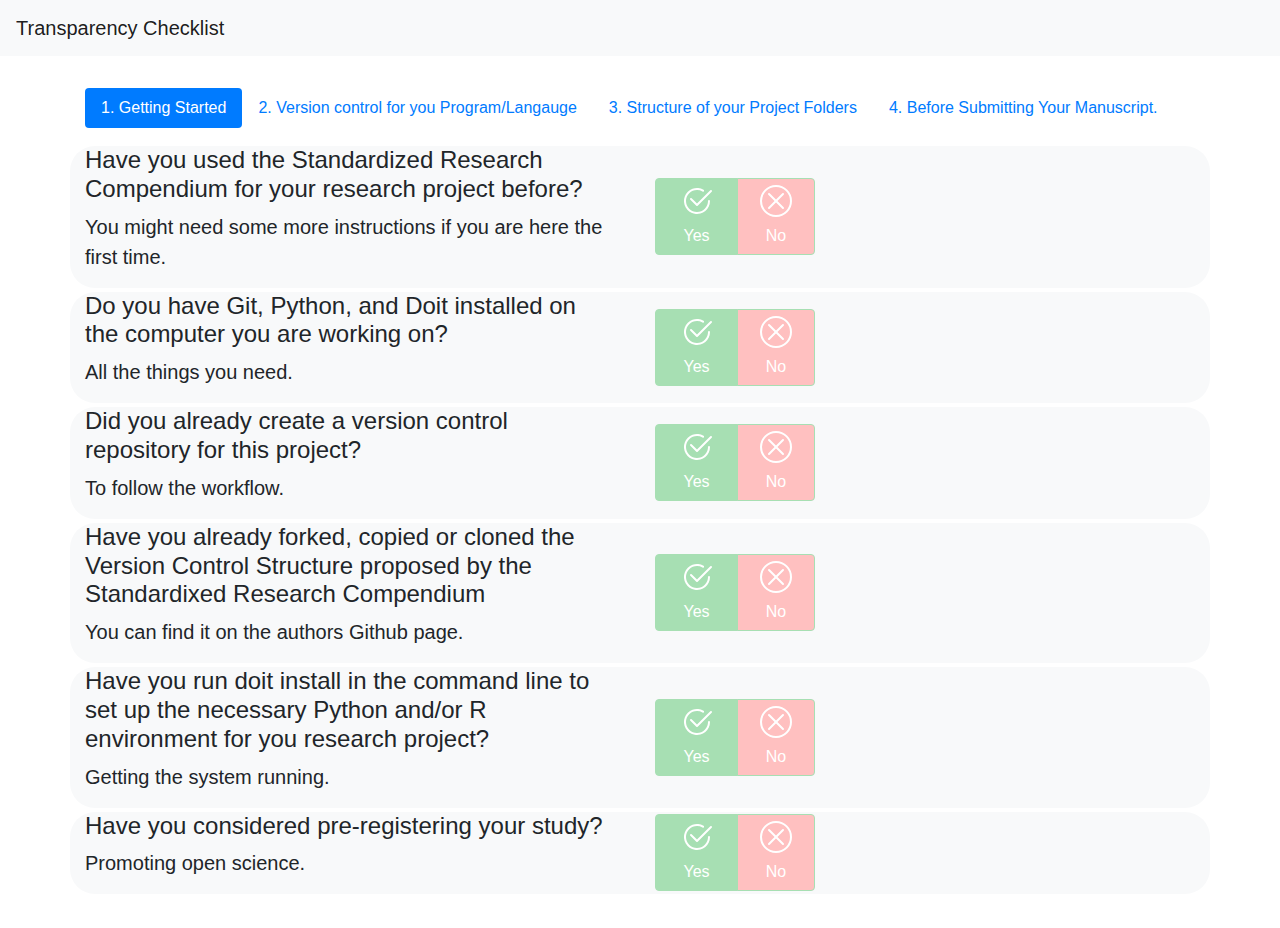
==== mock.html @ 98cd74ed "Initial commit" ====
<!doctype html>
<html lang="en">
<head>
    <!-- Required meta tags -->
    <meta charset="utf-8">
    <meta name="viewport" content="width=device-width, initial-scale=1, shrink-to-fit=no">

    <!-- Bootstrap CSS -->
    <link rel="stylesheet" href="https://stackpath.bootstrapcdn.com/bootstrap/4.4.1/css/bootstrap.min.css" integrity="sha384-Vkoo8x4CGsO3+Hhxv8T/Q5PaXtkKtu6ug5TOeNV6gBiFeWPGFN9MuhOf23Q9Ifjh" crossorigin="anonymous">

    <style>

        .qquestion, .qcheck, .qadvice {
            background: rgb(248, 249, 250);
            margin-top: 2px;
            margin-bottom: 2px;

        }
        .qcheck {
            display: flex;
            align-items: center}
        .qquestion {border-radius: 25px 0px 0px 25px}
        .qadvice   {border-radius: 0px 25px 25px 0px}


        .yes::before {
            display: inline-block;
            content: "";
            /*background-image: url("data:image/svg+xml,<svg xmlns='http://www.w3.org/2000/svg' viewBox='0 0 16 16' fill='white'><path fill-rule='evenodd' d='M13.854 3.646a.5.5 0 010 .708l-7 7a.5.5 0 01-.708 0l-3.5-3.5a.5.5 0 11.708-.708L6.5 10.293l6.646-6.647a.5.5 0 01.708 0z' clip-rule='evenodd'/></svg>");*/
            background-image: url("data:image/svg+xml,<svg xmlns='http://www.w3.org/2000/svg' viewBox='0 0 16 16' fill='white'><path fill-rule='evenodd' d='M15.354 2.646a.5.5 0 010 .708l-7 7a.5.5 0 01-.708 0l-3-3a.5.5 0 11.708-.708L8 9.293l6.646-6.647a.5.5 0 01.708 0z' clip-rule='evenodd'/><path fill-rule='evenodd' d='M8 2.5A5.5 5.5 0 1013.5 8a.5.5 0 011 0 6.5 6.5 0 11-3.25-5.63.5.5 0 11-.5.865A5.472 5.472 0 008 2.5z' clip-rule='evenodd'/></svg>");
            background-repeat: no-repeat;
            background-size: 100% 100%;
            width: 2em; height: 2em;
        }

        .no::before {
            display: inline-block;
            content: "";
            background-image: url("data:image/svg+xml,<svg xmlns='http://www.w3.org/2000/svg' viewBox='0 0 16 16' fill='white'><path fill-rule='evenodd' d='M8 15A7 7 0 108 1a7 7 0 000 14zm0 1A8 8 0 108 0a8 8 0 000 16z' clip-rule='evenodd'/><path fill-rule='evenodd' d='M11.854 4.146a.5.5 0 010 .708l-7 7a.5.5 0 01-.708-.708l7-7a.5.5 0 01.708 0z' clip-rule='evenodd'/><path fill-rule='evenodd' d='M4.146 4.146a.5.5 0 000 .708l7 7a.5.5 0 00.708-.708l-7-7a.5.5 0 00-.708 0z' clip-rule='evenodd'/></svg>");
            background-repeat: no-repeat;
            background-size: 100% 100%;
            width: 2em; height: 2em;
        }

        .btn-yes, btn-yes:hover {
            color: white !important;
            background-color: #A7DFB3;
            border-color: #A7DFB3;
        }

        .btn-yes.active {
            background-color: #28cF4C;
        }

        .btn-no, btn-no:hover {
            color: white !important;
            background-color: #FFC0C0;
            border-color: #A7DFB3;
        }

        .btn-no.active {
            background-color: #FF4040;
        }

    </style>

    <title>Open up!</title>
</head>
<body>
<nav class="navbar navbar-expand-lg navbar-light bg-light">
    <a class="navbar-brand" href="#">Transparency Checklist</a>
    <button class="navbar-toggler" type="button" data-toggle="collapse" data-target="#navbarSupportedContent" aria-controls="navbarSupportedContent" aria-expanded="false" aria-label="Toggle navigation">
        <span class="navbar-toggler-icon"></span>
    </button>

</nav>

<div class="container" style="padding-bottom: 2em; padding-top: 2em">
    <ul class="nav nav-pills " style="padding-bottom: 1em" role="tablist" id="topictabs">
        
        
        <li class="nav-item">
            <a class="nav-link active" data-toggle="tab" role="tab"
               href="#phase1" aria-controls="phase1" aria-selected="True">
                1. Getting Started
            </a>
        </li>
        
        <li class="nav-item">
            <a class="nav-link " data-toggle="tab" role="tab"
               href="#phase2" aria-controls="phase2" aria-selected="False">
                2. Version control for you Program/Langauge
            </a>
        </li>
        
        <li class="nav-item">
            <a class="nav-link " data-toggle="tab" role="tab"
               href="#phase3" aria-controls="phase3" aria-selected="False">
                3. Structure of your Project Folders
            </a>
        </li>
        
        <li class="nav-item">
            <a class="nav-link " data-toggle="tab" role="tab"
               href="#phase4" aria-controls="phase4" aria-selected="False">
                4. Before Submitting Your Manuscript.
            </a>
        </li>
        
    </ul>

    <div class="tab-content" id="topictabscontent">
    
        <div class="tab-pane fade show active" id="phase1"
             role="tabpanel" aria-labelledby="phase1-tab">
        
            <div class="row question " id="Q1_1">
                <div class="col-md-6 qquestion" style="padding-right: 2em">
                    <h4>Have you used the Standardized Research Compendium for your research project before?</h4>
                    <p class="lead">You might need some more instructions if you are here the first time.</p>

                </div>
                <div class="col-md-2 qcheck">
                    <div class="btn-group btn-group-toggle" data-toggle="buttons">
                        <label class="btn btn-yes yes" onclick="toggle('Q1_1', true)">
                            <input type="radio" name="options" id="#Q1_1_yes" onclick="event.stopPropagation()">Yes
                        </label>
                        <label class="btn btn-no no" onclick="toggle('Q1_1', false)">
                            <input type="radio" name="options" id="#Q1_1_no" onclick="event.stopPropagation()">No
                        </label>
                    </div>
                </div>
                <div class="col-md-4 qadvice">
                    <div class="collapse" id="Q1_1_no_advice">
                        <p class="lead">No? Well, here is some advice for you!</p>
                    </div>
                    <div class="collapse" id="Q1_1_yes_advice">
                        <p class="lead">Yes? Well, here is some advice for you!</p>
                    </div>
                </div>
            </div>
        
            <div class="row question collapse" id="Q1_2">
                <div class="col-md-6 qquestion" style="margin-left: 2em; margin-right: -2em;padding-right: 2em">
                    <h4>Have you ever worked with Version Control before?</h4>
                    <p class="lead">Version control is a system that records changes to a file or set of files over time so that you can recall specific versions later.</p>

                </div>
                <div class="col-md-2 qcheck">
                    <div class="btn-group btn-group-toggle" data-toggle="buttons">
                        <label class="btn btn-yes yes" onclick="toggle('Q1_2', true)">
                            <input type="radio" name="options" id="#Q1_2_yes" onclick="event.stopPropagation()">Yes
                        </label>
                        <label class="btn btn-no no" onclick="toggle('Q1_2', false)">
                            <input type="radio" name="options" id="#Q1_2_no" onclick="event.stopPropagation()">No
                        </label>
                    </div>
                </div>
                <div class="col-md-4 qadvice">
                    <div class="collapse" id="Q1_2_no_advice">
                        <p class="lead">No? Well, here is some advice for you!</p>
                    </div>
                    <div class="collapse" id="Q1_2_yes_advice">
                        <p class="lead">Yes? Well, here is some advice for you!</p>
                    </div>
                </div>
            </div>
        
            <div class="row question " id="Q1_3">
                <div class="col-md-6 qquestion" style="padding-right: 2em">
                    <h4>Do you have Git, Python, and Doit installed on the computer you are working on?</h4>
                    <p class="lead">All the things you need.</p>

                </div>
                <div class="col-md-2 qcheck">
                    <div class="btn-group btn-group-toggle" data-toggle="buttons">
                        <label class="btn btn-yes yes" onclick="toggle('Q1_3', true)">
                            <input type="radio" name="options" id="#Q1_3_yes" onclick="event.stopPropagation()">Yes
                        </label>
                        <label class="btn btn-no no" onclick="toggle('Q1_3', false)">
                            <input type="radio" name="options" id="#Q1_3_no" onclick="event.stopPropagation()">No
                        </label>
                    </div>
                </div>
                <div class="col-md-4 qadvice">
                    <div class="collapse" id="Q1_3_no_advice">
                        <p class="lead">No? Well, here is some advice for you!</p>
                    </div>
                    <div class="collapse" id="Q1_3_yes_advice">
                        <p class="lead">Yes? Well, here is some advice for you!</p>
                    </div>
                </div>
            </div>
        
            <div class="row question collapse" id="Q1_4">
                <div class="col-md-6 qquestion" style="margin-left: 2em; margin-right: -2em;padding-right: 2em">
                    <h4>Do you have Git installed on the computer you are working on?</h4>
                    <p class="lead">To get you all the code.</p>

                </div>
                <div class="col-md-2 qcheck">
                    <div class="btn-group btn-group-toggle" data-toggle="buttons">
                        <label class="btn btn-yes yes" onclick="toggle('Q1_4', true)">
                            <input type="radio" name="options" id="#Q1_4_yes" onclick="event.stopPropagation()">Yes
                        </label>
                        <label class="btn btn-no no" onclick="toggle('Q1_4', false)">
                            <input type="radio" name="options" id="#Q1_4_no" onclick="event.stopPropagation()">No
                        </label>
                    </div>
                </div>
                <div class="col-md-4 qadvice">
                    <div class="collapse" id="Q1_4_no_advice">
                        <p class="lead">No? Well, here is some advice for you!</p>
                    </div>
                    <div class="collapse" id="Q1_4_yes_advice">
                        <p class="lead">Yes? Well, here is some advice for you!</p>
                    </div>
                </div>
            </div>
        
            <div class="row question collapse" id="Q1_5">
                <div class="col-md-6 qquestion" style="margin-left: 2em; margin-right: -2em;padding-right: 2em">
                    <h4>Do you have Python version x installed on the computer you are working on?</h4>
                    <p class="lead">To not get any conflicts.</p>

                </div>
                <div class="col-md-2 qcheck">
                    <div class="btn-group btn-group-toggle" data-toggle="buttons">
                        <label class="btn btn-yes yes" onclick="toggle('Q1_5', true)">
                            <input type="radio" name="options" id="#Q1_5_yes" onclick="event.stopPropagation()">Yes
                        </label>
                        <label class="btn btn-no no" onclick="toggle('Q1_5', false)">
                            <input type="radio" name="options" id="#Q1_5_no" onclick="event.stopPropagation()">No
                        </label>
                    </div>
                </div>
                <div class="col-md-4 qadvice">
                    <div class="collapse" id="Q1_5_no_advice">
                        <p class="lead">No? Well, here is some advice for you!</p>
                    </div>
                    <div class="collapse" id="Q1_5_yes_advice">
                        <p class="lead">Yes? Well, here is some advice for you!</p>
                    </div>
                </div>
            </div>
        
            <div class="row question collapse" id="Q1_6">
                <div class="col-md-6 qquestion" style="margin-left: 2em; margin-right: -2em;padding-right: 2em">
                    <h4>Do you have the Python package Doit installed on the computer you are working on?</h4>
                    <p class="lead">To follow the workflow.</p>

                </div>
                <div class="col-md-2 qcheck">
                    <div class="btn-group btn-group-toggle" data-toggle="buttons">
                        <label class="btn btn-yes yes" onclick="toggle('Q1_6', true)">
                            <input type="radio" name="options" id="#Q1_6_yes" onclick="event.stopPropagation()">Yes
                        </label>
                        <label class="btn btn-no no" onclick="toggle('Q1_6', false)">
                            <input type="radio" name="options" id="#Q1_6_no" onclick="event.stopPropagation()">No
                        </label>
                    </div>
                </div>
                <div class="col-md-4 qadvice">
                    <div class="collapse" id="Q1_6_no_advice">
                        <p class="lead">No? Well, here is some advice for you!</p>
                    </div>
                    <div class="collapse" id="Q1_6_yes_advice">
                        <p class="lead">Yes? Well, here is some advice for you!</p>
                    </div>
                </div>
            </div>
        
            <div class="row question " id="Q1_7">
                <div class="col-md-6 qquestion" style="padding-right: 2em">
                    <h4>Did you already create a version control repository for this project?</h4>
                    <p class="lead">To follow the workflow.</p>

                </div>
                <div class="col-md-2 qcheck">
                    <div class="btn-group btn-group-toggle" data-toggle="buttons">
                        <label class="btn btn-yes yes" onclick="toggle('Q1_7', true)">
                            <input type="radio" name="options" id="#Q1_7_yes" onclick="event.stopPropagation()">Yes
                        </label>
                        <label class="btn btn-no no" onclick="toggle('Q1_7', false)">
                            <input type="radio" name="options" id="#Q1_7_no" onclick="event.stopPropagation()">No
                        </label>
                    </div>
                </div>
                <div class="col-md-4 qadvice">
                    <div class="collapse" id="Q1_7_no_advice">
                        <p class="lead">No? Well, here is some advice for you!</p>
                    </div>
                    <div class="collapse" id="Q1_7_yes_advice">
                        <p class="lead">Yes? Well, here is some advice for you!</p>
                    </div>
                </div>
            </div>
        
            <div class="row question " id="Q1_8">
                <div class="col-md-6 qquestion" style="padding-right: 2em">
                    <h4>Have you already forked, copied or cloned the Version Control Structure proposed by the Standardixed Research Compendium</h4>
                    <p class="lead">You can find it on the authors Github page.</p>

                </div>
                <div class="col-md-2 qcheck">
                    <div class="btn-group btn-group-toggle" data-toggle="buttons">
                        <label class="btn btn-yes yes" onclick="toggle('Q1_8', true)">
                            <input type="radio" name="options" id="#Q1_8_yes" onclick="event.stopPropagation()">Yes
                        </label>
                        <label class="btn btn-no no" onclick="toggle('Q1_8', false)">
                            <input type="radio" name="options" id="#Q1_8_no" onclick="event.stopPropagation()">No
                        </label>
                    </div>
                </div>
                <div class="col-md-4 qadvice">
                    <div class="collapse" id="Q1_8_no_advice">
                        <p class="lead">No? Well, here is some advice for you!</p>
                    </div>
                    <div class="collapse" id="Q1_8_yes_advice">
                        <p class="lead">Yes? Well, here is some advice for you!</p>
                    </div>
                </div>
            </div>
        
            <div class="row question " id="Q1_9">
                <div class="col-md-6 qquestion" style="padding-right: 2em">
                    <h4>Have you run doit install in the command line to set up the necessary Python and/or R environment for you research project?</h4>
                    <p class="lead">Getting the system running.</p>

                </div>
                <div class="col-md-2 qcheck">
                    <div class="btn-group btn-group-toggle" data-toggle="buttons">
                        <label class="btn btn-yes yes" onclick="toggle('Q1_9', true)">
                            <input type="radio" name="options" id="#Q1_9_yes" onclick="event.stopPropagation()">Yes
                        </label>
                        <label class="btn btn-no no" onclick="toggle('Q1_9', false)">
                            <input type="radio" name="options" id="#Q1_9_no" onclick="event.stopPropagation()">No
                        </label>
                    </div>
                </div>
                <div class="col-md-4 qadvice">
                    <div class="collapse" id="Q1_9_no_advice">
                        <p class="lead">No? Well, here is some advice for you!</p>
                    </div>
                    <div class="collapse" id="Q1_9_yes_advice">
                        <p class="lead">Yes? Well, here is some advice for you!</p>
                    </div>
                </div>
            </div>
        
            <div class="row question " id="Q1_10">
                <div class="col-md-6 qquestion" style="padding-right: 2em">
                    <h4>Have you considered pre-registering your study?</h4>
                    <p class="lead">Promoting open science.</p>

                </div>
                <div class="col-md-2 qcheck">
                    <div class="btn-group btn-group-toggle" data-toggle="buttons">
                        <label class="btn btn-yes yes" onclick="toggle('Q1_10', true)">
                            <input type="radio" name="options" id="#Q1_10_yes" onclick="event.stopPropagation()">Yes
                        </label>
                        <label class="btn btn-no no" onclick="toggle('Q1_10', false)">
                            <input type="radio" name="options" id="#Q1_10_no" onclick="event.stopPropagation()">No
                        </label>
                    </div>
                </div>
                <div class="col-md-4 qadvice">
                    <div class="collapse" id="Q1_10_no_advice">
                        <p class="lead">No? Well, here is some advice for you!</p>
                    </div>
                    <div class="collapse" id="Q1_10_yes_advice">
                        <p class="lead">Yes? Well, here is some advice for you!</p>
                    </div>
                </div>
            </div>
        
        </div>
        
        <div class="tab-pane fade " id="phase2"
             role="tabpanel" aria-labelledby="phase2-tab">
        
            <div class="row question " id="Q2_0">
                <div class="col-md-6 qquestion" style="padding-right: 2em">
                    <h4>Starting Phase 2: Version control for you Program/Langauge</h4>
                    <p class="lead">These questions allow you to set up the version control for the program and/or language you are working with when conducting your research. If you think you do not need any explanations regarding this part, you can just skip it.</p>

                </div>
                <div class="col-md-2 qcheck">
                    <div class="btn-group btn-group-toggle" data-toggle="buttons">
                        <label class="btn btn-yes yes" onclick="toggle('Q2_0', true)">
                            <input type="radio" name="options" id="#Q2_0_yes" onclick="event.stopPropagation()">Yes
                        </label>
                        <label class="btn btn-no no" onclick="toggle('Q2_0', false)">
                            <input type="radio" name="options" id="#Q2_0_no" onclick="event.stopPropagation()">No
                        </label>
                    </div>
                </div>
                <div class="col-md-4 qadvice">
                    <div class="collapse" id="Q2_0_no_advice">
                        <p class="lead">No? Well, here is some advice for you!</p>
                    </div>
                    <div class="collapse" id="Q2_0_yes_advice">
                        <p class="lead">Yes? Well, here is some advice for you!</p>
                    </div>
                </div>
            </div>
        
            <div class="row question " id="Q2_1">
                <div class="col-md-6 qquestion" style="padding-right: 2em">
                    <h4>Does your project use python?</h4>
                    <p class="lead">Python is an interpreted, high-level, general-purpose programming language.</p>

                </div>
                <div class="col-md-2 qcheck">
                    <div class="btn-group btn-group-toggle" data-toggle="buttons">
                        <label class="btn btn-yes yes" onclick="toggle('Q2_1', true)">
                            <input type="radio" name="options" id="#Q2_1_yes" onclick="event.stopPropagation()">Yes
                        </label>
                        <label class="btn btn-no no" onclick="toggle('Q2_1', false)">
                            <input type="radio" name="options" id="#Q2_1_no" onclick="event.stopPropagation()">No
                        </label>
                    </div>
                </div>
                <div class="col-md-4 qadvice">
                    <div class="collapse" id="Q2_1_no_advice">
                        <p class="lead">No? Well, here is some advice for you!</p>
                    </div>
                    <div class="collapse" id="Q2_1_yes_advice">
                        <p class="lead">Yes? Well, here is some advice for you!</p>
                    </div>
                </div>
            </div>
        
            <div class="row question collapse" id="Q2_2">
                <div class="col-md-6 qquestion" style="margin-left: 2em; margin-right: -2em;padding-right: 2em">
                    <h4>Have you activated the environment for version control of the package?</h4>
                    <p class="lead">This means...</p>

                </div>
                <div class="col-md-2 qcheck">
                    <div class="btn-group btn-group-toggle" data-toggle="buttons">
                        <label class="btn btn-yes yes" onclick="toggle('Q2_2', true)">
                            <input type="radio" name="options" id="#Q2_2_yes" onclick="event.stopPropagation()">Yes
                        </label>
                        <label class="btn btn-no no" onclick="toggle('Q2_2', false)">
                            <input type="radio" name="options" id="#Q2_2_no" onclick="event.stopPropagation()">No
                        </label>
                    </div>
                </div>
                <div class="col-md-4 qadvice">
                    <div class="collapse" id="Q2_2_no_advice">
                        <p class="lead">No? Well, here is some advice for you!</p>
                    </div>
                    <div class="collapse" id="Q2_2_yes_advice">
                        <p class="lead">Yes? Well, here is some advice for you!</p>
                    </div>
                </div>
            </div>
        
            <div class="row question " id="Q2_3">
                <div class="col-md-6 qquestion" style="padding-right: 2em">
                    <h4>Does your project use R?</h4>
                    <p class="lead"> R is a programming language for statistical computing and graphics.</p>

                </div>
                <div class="col-md-2 qcheck">
                    <div class="btn-group btn-group-toggle" data-toggle="buttons">
                        <label class="btn btn-yes yes" onclick="toggle('Q2_3', true)">
                            <input type="radio" name="options" id="#Q2_3_yes" onclick="event.stopPropagation()">Yes
                        </label>
                        <label class="btn btn-no no" onclick="toggle('Q2_3', false)">
                            <input type="radio" name="options" id="#Q2_3_no" onclick="event.stopPropagation()">No
                        </label>
                    </div>
                </div>
                <div class="col-md-4 qadvice">
                    <div class="collapse" id="Q2_3_no_advice">
                        <p class="lead">No? Well, here is some advice for you!</p>
                    </div>
                    <div class="collapse" id="Q2_3_yes_advice">
                        <p class="lead">Yes? Well, here is some advice for you!</p>
                    </div>
                </div>
            </div>
        
            <div class="row question collapse" id="Q2_4">
                <div class="col-md-6 qquestion" style="margin-left: 2em; margin-right: -2em;padding-right: 2em">
                    <h4>Have you installed the packrat package?</h4>
                    <p class="lead">You can find it here.</p>

                </div>
                <div class="col-md-2 qcheck">
                    <div class="btn-group btn-group-toggle" data-toggle="buttons">
                        <label class="btn btn-yes yes" onclick="toggle('Q2_4', true)">
                            <input type="radio" name="options" id="#Q2_4_yes" onclick="event.stopPropagation()">Yes
                        </label>
                        <label class="btn btn-no no" onclick="toggle('Q2_4', false)">
                            <input type="radio" name="options" id="#Q2_4_no" onclick="event.stopPropagation()">No
                        </label>
                    </div>
                </div>
                <div class="col-md-4 qadvice">
                    <div class="collapse" id="Q2_4_no_advice">
                        <p class="lead">No? Well, here is some advice for you!</p>
                    </div>
                    <div class="collapse" id="Q2_4_yes_advice">
                        <p class="lead">Yes? Well, here is some advice for you!</p>
                    </div>
                </div>
            </div>
        
            <div class="row question " id="Q2_5">
                <div class="col-md-6 qquestion" style="padding-right: 2em">
                    <h4>Does your project use another analysis language</h4>
                    <p class="lead">If you used SPSS/Stata/SAS/MatLAb or anything else.</p>

                </div>
                <div class="col-md-2 qcheck">
                    <div class="btn-group btn-group-toggle" data-toggle="buttons">
                        <label class="btn btn-yes yes" onclick="toggle('Q2_5', true)">
                            <input type="radio" name="options" id="#Q2_5_yes" onclick="event.stopPropagation()">Yes
                        </label>
                        <label class="btn btn-no no" onclick="toggle('Q2_5', false)">
                            <input type="radio" name="options" id="#Q2_5_no" onclick="event.stopPropagation()">No
                        </label>
                    </div>
                </div>
                <div class="col-md-4 qadvice">
                    <div class="collapse" id="Q2_5_no_advice">
                        <p class="lead">No? Well, here is some advice for you!</p>
                    </div>
                    <div class="collapse" id="Q2_5_yes_advice">
                        <p class="lead">Yes? Well, here is some advice for you!</p>
                    </div>
                </div>
            </div>
        
            <div class="row question collapse" id="Q2_6">
                <div class="col-md-6 qquestion" style="margin-left: 2em; margin-right: -2em;padding-right: 2em">
                    <h4>Do you install any extensions when cleaning, processing and/or analyzing the data in your research project?</h4>
                    <p class="lead">So that others know what they need for your project.</p>

                </div>
                <div class="col-md-2 qcheck">
                    <div class="btn-group btn-group-toggle" data-toggle="buttons">
                        <label class="btn btn-yes yes" onclick="toggle('Q2_6', true)">
                            <input type="radio" name="options" id="#Q2_6_yes" onclick="event.stopPropagation()">Yes
                        </label>
                        <label class="btn btn-no no" onclick="toggle('Q2_6', false)">
                            <input type="radio" name="options" id="#Q2_6_no" onclick="event.stopPropagation()">No
                        </label>
                    </div>
                </div>
                <div class="col-md-4 qadvice">
                    <div class="collapse" id="Q2_6_no_advice">
                        <p class="lead">No? Well, here is some advice for you!</p>
                    </div>
                    <div class="collapse" id="Q2_6_yes_advice">
                        <p class="lead">Yes? Well, here is some advice for you!</p>
                    </div>
                </div>
            </div>
        
        </div>
        
        <div class="tab-pane fade " id="phase3"
             role="tabpanel" aria-labelledby="phase3-tab">
        
            <div class="row question " id="Q3_2">
                <div class="col-md-6 qquestion" style="padding-right: 2em">
                    <h4>Are multiple researchers involved in this project?</h4>
                    <p class="lead">Important to keep track of who does what.</p>

                </div>
                <div class="col-md-2 qcheck">
                    <div class="btn-group btn-group-toggle" data-toggle="buttons">
                        <label class="btn btn-yes yes" onclick="toggle('Q3_2', true)">
                            <input type="radio" name="options" id="#Q3_2_yes" onclick="event.stopPropagation()">Yes
                        </label>
                        <label class="btn btn-no no" onclick="toggle('Q3_2', false)">
                            <input type="radio" name="options" id="#Q3_2_no" onclick="event.stopPropagation()">No
                        </label>
                    </div>
                </div>
                <div class="col-md-4 qadvice">
                    <div class="collapse" id="Q3_2_no_advice">
                        <p class="lead">No? Well, here is some advice for you!</p>
                    </div>
                    <div class="collapse" id="Q3_2_yes_advice">
                        <p class="lead">Yes? Well, here is some advice for you!</p>
                    </div>
                </div>
            </div>
        
            <div class="row question " id="Q3_3">
                <div class="col-md-6 qquestion" style="padding-right: 2em">
                    <h4>Do you work with proprietary data?</h4>
                    <p class="lead">Explanation</p>

                </div>
                <div class="col-md-2 qcheck">
                    <div class="btn-group btn-group-toggle" data-toggle="buttons">
                        <label class="btn btn-yes yes" onclick="toggle('Q3_3', true)">
                            <input type="radio" name="options" id="#Q3_3_yes" onclick="event.stopPropagation()">Yes
                        </label>
                        <label class="btn btn-no no" onclick="toggle('Q3_3', false)">
                            <input type="radio" name="options" id="#Q3_3_no" onclick="event.stopPropagation()">No
                        </label>
                    </div>
                </div>
                <div class="col-md-4 qadvice">
                    <div class="collapse" id="Q3_3_no_advice">
                        <p class="lead">No? Well, here is some advice for you!</p>
                    </div>
                    <div class="collapse" id="Q3_3_yes_advice">
                        <p class="lead">Yes? Well, here is some advice for you!</p>
                    </div>
                </div>
            </div>
        
            <div class="row question " id="Q3_4">
                <div class="col-md-6 qquestion" style="padding-right: 2em">
                    <h4>Do you want to encrypt your data?</h4>
                    <p class="lead">Explanation</p>

                </div>
                <div class="col-md-2 qcheck">
                    <div class="btn-group btn-group-toggle" data-toggle="buttons">
                        <label class="btn btn-yes yes" onclick="toggle('Q3_4', true)">
                            <input type="radio" name="options" id="#Q3_4_yes" onclick="event.stopPropagation()">Yes
                        </label>
                        <label class="btn btn-no no" onclick="toggle('Q3_4', false)">
                            <input type="radio" name="options" id="#Q3_4_no" onclick="event.stopPropagation()">No
                        </label>
                    </div>
                </div>
                <div class="col-md-4 qadvice">
                    <div class="collapse" id="Q3_4_no_advice">
                        <p class="lead">No? Well, here is some advice for you!</p>
                    </div>
                    <div class="collapse" id="Q3_4_yes_advice">
                        <p class="lead">Yes? Well, here is some advice for you!</p>
                    </div>
                </div>
            </div>
        
            <div class="row question " id="Q3_5">
                <div class="col-md-6 qquestion" style="padding-right: 2em">
                    <h4>Does your project involve data processing or cleaning?</h4>
                    <p class="lead">Explanation [WvA: not sure I actually understood this question]</p>

                </div>
                <div class="col-md-2 qcheck">
                    <div class="btn-group btn-group-toggle" data-toggle="buttons">
                        <label class="btn btn-yes yes" onclick="toggle('Q3_5', true)">
                            <input type="radio" name="options" id="#Q3_5_yes" onclick="event.stopPropagation()">Yes
                        </label>
                        <label class="btn btn-no no" onclick="toggle('Q3_5', false)">
                            <input type="radio" name="options" id="#Q3_5_no" onclick="event.stopPropagation()">No
                        </label>
                    </div>
                </div>
                <div class="col-md-4 qadvice">
                    <div class="collapse" id="Q3_5_no_advice">
                        <p class="lead">No? Well, here is some advice for you!</p>
                    </div>
                    <div class="collapse" id="Q3_5_yes_advice">
                        <p class="lead">Yes? Well, here is some advice for you!</p>
                    </div>
                </div>
            </div>
        
            <div class="row question collapse" id="Q3_6">
                <div class="col-md-6 qquestion" style="margin-left: 2em; margin-right: -2em;padding-right: 2em">
                    <h4>Have you written functions yourself on which the data-processing or analysis depend?</h4>
                    <p class="lead">Explanation</p>

                </div>
                <div class="col-md-2 qcheck">
                    <div class="btn-group btn-group-toggle" data-toggle="buttons">
                        <label class="btn btn-yes yes" onclick="toggle('Q3_6', true)">
                            <input type="radio" name="options" id="#Q3_6_yes" onclick="event.stopPropagation()">Yes
                        </label>
                        <label class="btn btn-no no" onclick="toggle('Q3_6', false)">
                            <input type="radio" name="options" id="#Q3_6_no" onclick="event.stopPropagation()">No
                        </label>
                    </div>
                </div>
                <div class="col-md-4 qadvice">
                    <div class="collapse" id="Q3_6_no_advice">
                        <p class="lead">No? Well, here is some advice for you!</p>
                    </div>
                    <div class="collapse" id="Q3_6_yes_advice">
                        <p class="lead">Yes? Well, here is some advice for you!</p>
                    </div>
                </div>
            </div>
        
            <div class="row question collapse" id="Q3_7">
                <div class="col-md-6 qquestion" style="margin-left: 2em; margin-right: -2em;padding-right: 2em">
                    <h4>Have you saved the functions in a script in the folder src/lib?</h4>
                    <p class="lead">Explanation</p>

                </div>
                <div class="col-md-2 qcheck">
                    <div class="btn-group btn-group-toggle" data-toggle="buttons">
                        <label class="btn btn-yes yes" onclick="toggle('Q3_7', true)">
                            <input type="radio" name="options" id="#Q3_7_yes" onclick="event.stopPropagation()">Yes
                        </label>
                        <label class="btn btn-no no" onclick="toggle('Q3_7', false)">
                            <input type="radio" name="options" id="#Q3_7_no" onclick="event.stopPropagation()">No
                        </label>
                    </div>
                </div>
                <div class="col-md-4 qadvice">
                    <div class="collapse" id="Q3_7_no_advice">
                        <p class="lead">No? Well, here is some advice for you!</p>
                    </div>
                    <div class="collapse" id="Q3_7_yes_advice">
                        <p class="lead">Yes? Well, here is some advice for you!</p>
                    </div>
                </div>
            </div>
        
            <div class="row question collapse" id="Q3_8">
                <div class="col-md-6 qquestion" style="margin-left: 2em; margin-right: -2em;padding-right: 2em">
                    <h4>Have you saved the data cleaning / processing sripts that generate any intermediate or temporary data files needed by the analyses in src/data-processing?</h4>
                    <p class="lead">Explanation</p>

                </div>
                <div class="col-md-2 qcheck">
                    <div class="btn-group btn-group-toggle" data-toggle="buttons">
                        <label class="btn btn-yes yes" onclick="toggle('Q3_8', true)">
                            <input type="radio" name="options" id="#Q3_8_yes" onclick="event.stopPropagation()">Yes
                        </label>
                        <label class="btn btn-no no" onclick="toggle('Q3_8', false)">
                            <input type="radio" name="options" id="#Q3_8_no" onclick="event.stopPropagation()">No
                        </label>
                    </div>
                </div>
                <div class="col-md-4 qadvice">
                    <div class="collapse" id="Q3_8_no_advice">
                        <p class="lead">No? Well, here is some advice for you!</p>
                    </div>
                    <div class="collapse" id="Q3_8_yes_advice">
                        <p class="lead">Yes? Well, here is some advice for you!</p>
                    </div>
                </div>
            </div>
        
            <div class="row question collapse" id="Q3_9">
                <div class="col-md-6 qquestion" style="margin-left: 2em; margin-right: -2em;padding-right: 2em">
                    <h4>Have you saved scripts or notebooks that contain the actual analysis; should produce the files in the folder report?</h4>
                    <p class="lead">Explanation</p>

                </div>
                <div class="col-md-2 qcheck">
                    <div class="btn-group btn-group-toggle" data-toggle="buttons">
                        <label class="btn btn-yes yes" onclick="toggle('Q3_9', true)">
                            <input type="radio" name="options" id="#Q3_9_yes" onclick="event.stopPropagation()">Yes
                        </label>
                        <label class="btn btn-no no" onclick="toggle('Q3_9', false)">
                            <input type="radio" name="options" id="#Q3_9_no" onclick="event.stopPropagation()">No
                        </label>
                    </div>
                </div>
                <div class="col-md-4 qadvice">
                    <div class="collapse" id="Q3_9_no_advice">
                        <p class="lead">No? Well, here is some advice for you!</p>
                    </div>
                    <div class="collapse" id="Q3_9_yes_advice">
                        <p class="lead">Yes? Well, here is some advice for you!</p>
                    </div>
                </div>
            </div>
        
            <div class="row question collapse" id="Q3_10">
                <div class="col-md-6 qquestion" style="margin-left: 2em; margin-right: -2em;padding-right: 2em">
                    <h4>Have you saved the finished data sets that are of general interest in results/datasets?</h4>
                    <p class="lead">Explanation</p>

                </div>
                <div class="col-md-2 qcheck">
                    <div class="btn-group btn-group-toggle" data-toggle="buttons">
                        <label class="btn btn-yes yes" onclick="toggle('Q3_10', true)">
                            <input type="radio" name="options" id="#Q3_10_yes" onclick="event.stopPropagation()">Yes
                        </label>
                        <label class="btn btn-no no" onclick="toggle('Q3_10', false)">
                            <input type="radio" name="options" id="#Q3_10_no" onclick="event.stopPropagation()">No
                        </label>
                    </div>
                </div>
                <div class="col-md-4 qadvice">
                    <div class="collapse" id="Q3_10_no_advice">
                        <p class="lead">No? Well, here is some advice for you!</p>
                    </div>
                    <div class="collapse" id="Q3_10_yes_advice">
                        <p class="lead">Yes? Well, here is some advice for you!</p>
                    </div>
                </div>
            </div>
        
            <div class="row question collapse" id="Q3_11">
                <div class="col-md-6 qquestion" style="margin-left: 2em; margin-right: -2em;padding-right: 2em">
                    <h4>Have you saved the written descriptions of results, i.e. a final paper in results/report?</h4>
                    <p class="lead">Explanation</p>

                </div>
                <div class="col-md-2 qcheck">
                    <div class="btn-group btn-group-toggle" data-toggle="buttons">
                        <label class="btn btn-yes yes" onclick="toggle('Q3_11', true)">
                            <input type="radio" name="options" id="#Q3_11_yes" onclick="event.stopPropagation()">Yes
                        </label>
                        <label class="btn btn-no no" onclick="toggle('Q3_11', false)">
                            <input type="radio" name="options" id="#Q3_11_no" onclick="event.stopPropagation()">No
                        </label>
                    </div>
                </div>
                <div class="col-md-4 qadvice">
                    <div class="collapse" id="Q3_11_no_advice">
                        <p class="lead">No? Well, here is some advice for you!</p>
                    </div>
                    <div class="collapse" id="Q3_11_yes_advice">
                        <p class="lead">Yes? Well, here is some advice for you!</p>
                    </div>
                </div>
            </div>
        
            <div class="row question collapse" id="Q3_12">
                <div class="col-md-6 qquestion" style="margin-left: 2em; margin-right: -2em;padding-right: 2em">
                    <h4>Are your analyses in the paper visualized?</h4>
                    <p class="lead">Explanation</p>

                </div>
                <div class="col-md-2 qcheck">
                    <div class="btn-group btn-group-toggle" data-toggle="buttons">
                        <label class="btn btn-yes yes" onclick="toggle('Q3_12', true)">
                            <input type="radio" name="options" id="#Q3_12_yes" onclick="event.stopPropagation()">Yes
                        </label>
                        <label class="btn btn-no no" onclick="toggle('Q3_12', false)">
                            <input type="radio" name="options" id="#Q3_12_no" onclick="event.stopPropagation()">No
                        </label>
                    </div>
                </div>
                <div class="col-md-4 qadvice">
                    <div class="collapse" id="Q3_12_no_advice">
                        <p class="lead">No? Well, here is some advice for you!</p>
                    </div>
                    <div class="collapse" id="Q3_12_yes_advice">
                        <p class="lead">Yes? Well, here is some advice for you!</p>
                    </div>
                </div>
            </div>
        
            <div class="row question collapse" id="Q3_13">
                <div class="col-md-6 qquestion" style="margin-left: 2em; margin-right: -2em;padding-right: 2em">
                    <h4>Have you saved the figures in results/figures?</h4>
                    <p class="lead">Explanation</p>

                </div>
                <div class="col-md-2 qcheck">
                    <div class="btn-group btn-group-toggle" data-toggle="buttons">
                        <label class="btn btn-yes yes" onclick="toggle('Q3_13', true)">
                            <input type="radio" name="options" id="#Q3_13_yes" onclick="event.stopPropagation()">Yes
                        </label>
                        <label class="btn btn-no no" onclick="toggle('Q3_13', false)">
                            <input type="radio" name="options" id="#Q3_13_no" onclick="event.stopPropagation()">No
                        </label>
                    </div>
                </div>
                <div class="col-md-4 qadvice">
                    <div class="collapse" id="Q3_13_no_advice">
                        <p class="lead">No? Well, here is some advice for you!</p>
                    </div>
                    <div class="collapse" id="Q3_13_yes_advice">
                        <p class="lead">Yes? Well, here is some advice for you!</p>
                    </div>
                </div>
            </div>
        
        </div>
        
        <div class="tab-pane fade " id="phase4"
             role="tabpanel" aria-labelledby="phase4-tab">
        
            <div class="row question " id="Q4_2">
                <div class="col-md-6 qquestion" style="padding-right: 2em">
                    <h4>Does the code in your compendium produce all statistics, tables, figures, etc. in your manuscript?</h4>
                    <p class="lead">Explanation.</p>

                </div>
                <div class="col-md-2 qcheck">
                    <div class="btn-group btn-group-toggle" data-toggle="buttons">
                        <label class="btn btn-yes yes" onclick="toggle('Q4_2', true)">
                            <input type="radio" name="options" id="#Q4_2_yes" onclick="event.stopPropagation()">Yes
                        </label>
                        <label class="btn btn-no no" onclick="toggle('Q4_2', false)">
                            <input type="radio" name="options" id="#Q4_2_no" onclick="event.stopPropagation()">No
                        </label>
                    </div>
                </div>
                <div class="col-md-4 qadvice">
                    <div class="collapse" id="Q4_2_no_advice">
                        <p class="lead">No? Well, here is some advice for you!</p>
                    </div>
                    <div class="collapse" id="Q4_2_yes_advice">
                        <p class="lead">Yes? Well, here is some advice for you!</p>
                    </div>
                </div>
            </div>
        
            <div class="row question " id="Q4_3">
                <div class="col-md-6 qquestion" style="padding-right: 2em">
                    <h4>Does the manuscript refer to the compendium?</h4>
                    <p class="lead">Explanation.</p>

                </div>
                <div class="col-md-2 qcheck">
                    <div class="btn-group btn-group-toggle" data-toggle="buttons">
                        <label class="btn btn-yes yes" onclick="toggle('Q4_3', true)">
                            <input type="radio" name="options" id="#Q4_3_yes" onclick="event.stopPropagation()">Yes
                        </label>
                        <label class="btn btn-no no" onclick="toggle('Q4_3', false)">
                            <input type="radio" name="options" id="#Q4_3_no" onclick="event.stopPropagation()">No
                        </label>
                    </div>
                </div>
                <div class="col-md-4 qadvice">
                    <div class="collapse" id="Q4_3_no_advice">
                        <p class="lead">No? Well, here is some advice for you!</p>
                    </div>
                    <div class="collapse" id="Q4_3_yes_advice">
                        <p class="lead">Yes? Well, here is some advice for you!</p>
                    </div>
                </div>
            </div>
        
            <div class="row question " id="Q4_4">
                <div class="col-md-6 qquestion" style="padding-right: 2em">
                    <h4>Did you have another person or another computer try to run the compendium, and checked the results?</h4>
                    <p class="lead">Explanation.</p>

                </div>
                <div class="col-md-2 qcheck">
                    <div class="btn-group btn-group-toggle" data-toggle="buttons">
                        <label class="btn btn-yes yes" onclick="toggle('Q4_4', true)">
                            <input type="radio" name="options" id="#Q4_4_yes" onclick="event.stopPropagation()">Yes
                        </label>
                        <label class="btn btn-no no" onclick="toggle('Q4_4', false)">
                            <input type="radio" name="options" id="#Q4_4_no" onclick="event.stopPropagation()">No
                        </label>
                    </div>
                </div>
                <div class="col-md-4 qadvice">
                    <div class="collapse" id="Q4_4_no_advice">
                        <p class="lead">No? Well, here is some advice for you!</p>
                    </div>
                    <div class="collapse" id="Q4_4_yes_advice">
                        <p class="lead">Yes? Well, here is some advice for you!</p>
                    </div>
                </div>
            </div>
        
        </div>
        
    </div>

</div>

<!-- Optional JavaScript -->
<!-- jQuery first, then Popper.js, then Bootstrap JS -->
<script src="https://code.jquery.com/jquery-3.4.1.slim.min.js" integrity="sha384-J6qa4849blE2+poT4WnyKhv5vZF5SrPo0iEjwBvKU7imGFAV0wwj1yYfoRSJoZ+n" crossorigin="anonymous"></script>
<script src="https://cdn.jsdelivr.net/npm/popper.js@1.16.0/dist/umd/popper.min.js" integrity="sha384-Q6E9RHvbIyZFJoft+2mJbHaEWldlvI9IOYy5n3zV9zzTtmI3UksdQRVvoxMfooAo" crossorigin="anonymous"></script>
<script src="https://stackpath.bootstrapcdn.com/bootstrap/4.4.1/js/bootstrap.min.js" integrity="sha384-wfSDF2E50Y2D1uUdj0O3uMBJnjuUD4Ih7YwaYd1iqfktj0Uod8GCExl3Og8ifwB6" crossorigin="anonymous"></script>

<script>
    // AFAIK, I can't prevent the collapse from toggling (if you click e.g. "no" twice) with the data-toggles attribute
    // so we do it in JS
    const dependencies = {"Q1_1": {"no": ["Q1_2"]}, "Q1_3": {"no": ["Q1_4", "Q1_5", "Q1_6"]}, "Q2_1": {"yes": ["Q2_2"]}, "Q2_3": {"yes": ["Q2_4"]}, "Q2_5": {"yes": ["Q2_6"]}, "Q3_12": {"yes": ["Q3_13"]}, "Q3_5": {"yes": ["Q3_6", "Q3_8", "Q3_9", "Q3_10", "Q3_11", "Q3_12"]}, "Q3_6": {"yes": ["Q3_7"]}};

    function get_deps(q, yes) {
        const attr = yes?"yes":"no";
        if (!dependencies.hasOwnProperty(q)) return [];
        if (!dependencies[q].hasOwnProperty(attr)) return [];
        return dependencies[q][attr]

    }

    function toggle(q, yes) {
        console.log([q, yes]);
        // Get dependencies to show and hide
        to_show = get_deps(q, yes);
        to_hide = get_deps(q, !yes);
        // Add advice block
        to_show = to_show.concat(q+'_'+(yes?"yes":"no")+"_advice");
        to_hide = to_hide.concat(q+'_'+(!yes?"yes":"no")+"_advice");

        to_show.forEach(function(e) {$('#'+e).collapse('show')});
        to_hide.forEach(function(e) {$('#'+e).collapse('hide')});
    }
</script>
</body>
</html>
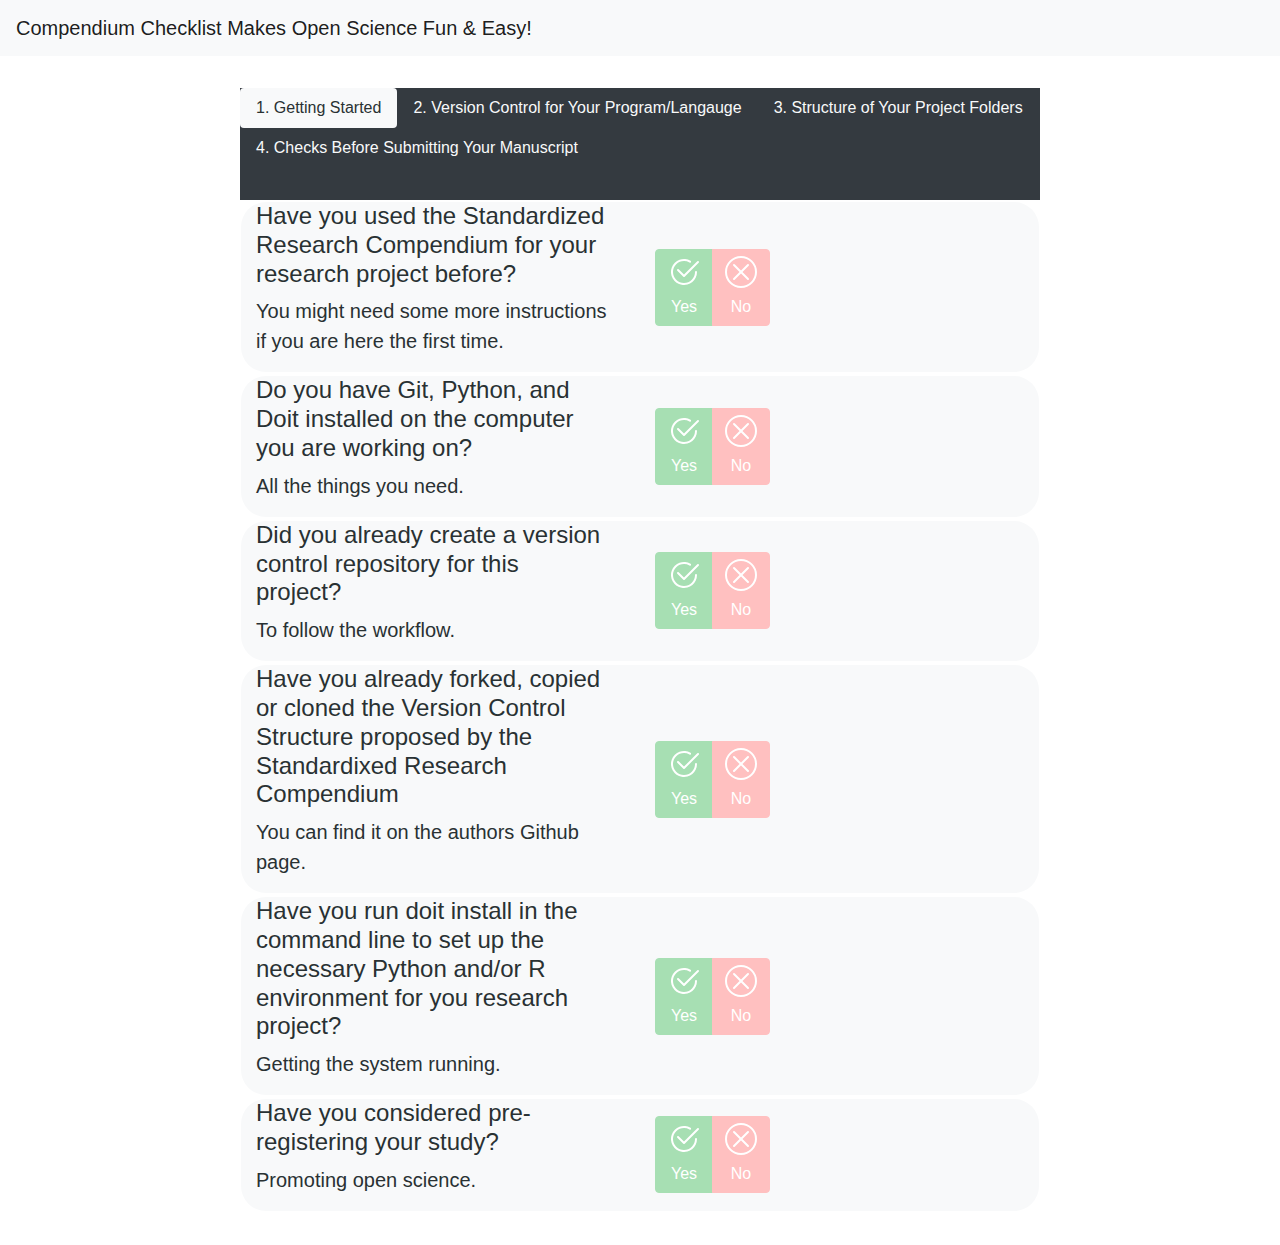
==== commit 937ebc1d: "changes" ====
--- a/mock.html
+++ b/mock.html
@@ -3,18 +3,17 @@
 <head>
     <!-- Required meta tags -->
     <meta charset="utf-8">
-    <meta name="viewport" content="width=device-width, initial-scale=1, shrink-to-fit=no">
+    <meta name="viewport" content="width=device-width, initial-scale=1, shrink-to-fit=Yes">
 
     <!-- Bootstrap CSS -->
     <link rel="stylesheet" href="https://stackpath.bootstrapcdn.com/bootstrap/4.4.1/css/bootstrap.min.css" integrity="sha384-Vkoo8x4CGsO3+Hhxv8T/Q5PaXtkKtu6ug5TOeNV6gBiFeWPGFN9MuhOf23Q9Ifjh" crossorigin="anonymous">
-
     <style>
 
         .qquestion, .qcheck, .qadvice {
             background: rgb(248, 249, 250);
+            color: rgb(41, 49, 51);
             margin-top: 2px;
             margin-bottom: 2px;
-
         }
         .qcheck {
             display: flex;
@@ -55,55 +54,68 @@
         .btn-no, btn-no:hover {
             color: white !important;
             background-color: #FFC0C0;
-            border-color: #A7DFB3;
+            border-color: #FFC0C0;
         }
 
         .btn-no.active {
             background-color: #FF4040;
         }
 
+        .nav-pills{
+          background-color: rgb(41, 49, 51);
+        }
+
+        .pill a {
+          color: rgb(248, 249, 250);
+        }
+
+        .pill .nav-link.active {
+          background-color: rgb(248, 249, 250)!important;
+          color: rgb(41, 49, 51)!important;
+        }
+
     </style>
 
-    <title>Open up!</title>
+    <title>Open Science: Fun &amp Easy!</title>
 </head>
 <body>
 <nav class="navbar navbar-expand-lg navbar-light bg-light">
-    <a class="navbar-brand" href="#">Transparency Checklist</a>
-    <button class="navbar-toggler" type="button" data-toggle="collapse" data-target="#navbarSupportedContent" aria-controls="navbarSupportedContent" aria-expanded="false" aria-label="Toggle navigation">
+    <a class="navbar-brand" href="#">Compendium Checklist Makes Open Science Fun &amp Easy!</a>
+    <button class="navbar-toggler" type="button" data-toggle="collapse" data-target="#navbarSupportedContent" aria-controls="navbarSupportedContent" aria-expanded="true" aria-label="Toggle navigation">
         <span class="navbar-toggler-icon"></span>
     </button>
 
 </nav>
 
-<div class="container" style="padding-bottom: 2em; padding-top: 2em">
-    <ul class="nav nav-pills " style="padding-bottom: 1em" role="tablist" id="topictabs">
-        
-        
-        <li class="nav-item">
+<div class="container-fluid" style="padding-bottom: 2em; padding-top: 2em; padding-left: 15em; padding-right: 15em">
+    <ul class="nav navbar-dark bg-dark nav-pills" style="padding-bottom: 2em" role="tablist" id="topictabs">
+        
+        
+        <li class="nav-item pill">
             <a class="nav-link active" data-toggle="tab" role="tab"
                href="#phase1" aria-controls="phase1" aria-selected="True">
                 1. Getting Started
             </a>
         </li>
         
-        <li class="nav-item">
+        <li class="nav-item pill">
             <a class="nav-link " data-toggle="tab" role="tab"
                href="#phase2" aria-controls="phase2" aria-selected="False">
-                2. Version control for you Program/Langauge
+                2. Version Control for Your Program/Langauge
             </a>
         </li>
         
-        <li class="nav-item">
+        <li class="nav-item pill">
             <a class="nav-link " data-toggle="tab" role="tab"
                href="#phase3" aria-controls="phase3" aria-selected="False">
-                3. Structure of your Project Folders
+                3. Structure of Your Project Folders
             </a>
         </li>
         
-        <li class="nav-item">
+        <li class="nav-item pill">
             <a class="nav-link " data-toggle="tab" role="tab"
                href="#phase4" aria-controls="phase4" aria-selected="False">
-                4. Before Submitting Your Manuscript.
+                4. Checks Before Submitting Your Manuscript
             </a>
         </li>
         
@@ -112,7 +124,7 @@
     <div class="tab-content" id="topictabscontent">
     
         <div class="tab-pane fade show active" id="phase1"
-             role="tabpanel" aria-labelledby="phase1-tab">
+             role="tabpanel" aria-labelledby="phase1-tab" style="margin-left: 1em; margin-right: -1em;padding-right: 2em">
         
             <div class="row question " id="Q1_1">
                 <div class="col-md-6 qquestion" style="padding-right: 2em">
@@ -132,10 +144,10 @@
                 </div>
                 <div class="col-md-4 qadvice">
                     <div class="collapse" id="Q1_1_no_advice">
-                        <p class="lead">No? Well, here is some advice for you!</p>
+                        <p class="lead">No worries, the Compendium Checklist guides you through this process step-by-step! Answer the follow-up questions and/or click on the explanation boxes for more help.</p>
                     </div>
                     <div class="collapse" id="Q1_1_yes_advice">
-                        <p class="lead">Yes? Well, here is some advice for you!</p>
+                        <p class="lead">That's great, let's continue!</p>
                     </div>
                 </div>
             </div>
@@ -158,10 +170,10 @@
                 </div>
                 <div class="col-md-4 qadvice">
                     <div class="collapse" id="Q1_2_no_advice">
-                        <p class="lead">No? Well, here is some advice for you!</p>
+                        <p class="lead">No worries, the Compendium Checklist guides you through this process step-by-step! Answer the follow-up questions and/or click on the explanation boxes for more help.</p>
                     </div>
                     <div class="collapse" id="Q1_2_yes_advice">
-                        <p class="lead">Yes? Well, here is some advice for you!</p>
+                        <p class="lead">That's great, let's continue!</p>
                     </div>
                 </div>
             </div>
@@ -184,10 +196,10 @@
                 </div>
                 <div class="col-md-4 qadvice">
                     <div class="collapse" id="Q1_3_no_advice">
-                        <p class="lead">No? Well, here is some advice for you!</p>
+                        <p class="lead">No worries, the Compendium Checklist guides you through this process step-by-step! Answer the follow-up questions and/or click on the explanation boxes for more help.</p>
                     </div>
                     <div class="collapse" id="Q1_3_yes_advice">
-                        <p class="lead">Yes? Well, here is some advice for you!</p>
+                        <p class="lead">That's great, let's continue!</p>
                     </div>
                 </div>
             </div>
@@ -210,10 +222,10 @@
                 </div>
                 <div class="col-md-4 qadvice">
                     <div class="collapse" id="Q1_4_no_advice">
-                        <p class="lead">No? Well, here is some advice for you!</p>
+                        <p class="lead">No worries, the Compendium Checklist guides you through this process step-by-step! Answer the follow-up questions and/or click on the explanation boxes for more help.</p>
                     </div>
                     <div class="collapse" id="Q1_4_yes_advice">
-                        <p class="lead">Yes? Well, here is some advice for you!</p>
+                        <p class="lead">That's great, let's continue!</p>
                     </div>
                 </div>
             </div>
@@ -236,10 +248,10 @@
                 </div>
                 <div class="col-md-4 qadvice">
                     <div class="collapse" id="Q1_5_no_advice">
-                        <p class="lead">No? Well, here is some advice for you!</p>
+                        <p class="lead">No worries, the Compendium Checklist guides you through this process step-by-step! Answer the follow-up questions and/or click on the explanation boxes for more help.</p>
                     </div>
                     <div class="collapse" id="Q1_5_yes_advice">
-                        <p class="lead">Yes? Well, here is some advice for you!</p>
+                        <p class="lead">That's great, let's continue!</p>
                     </div>
                 </div>
             </div>
@@ -262,10 +274,10 @@
                 </div>
                 <div class="col-md-4 qadvice">
                     <div class="collapse" id="Q1_6_no_advice">
-                        <p class="lead">No? Well, here is some advice for you!</p>
+                        <p class="lead">No worries, the Compendium Checklist guides you through this process step-by-step! Answer the follow-up questions and/or click on the explanation boxes for more help.</p>
                     </div>
                     <div class="collapse" id="Q1_6_yes_advice">
-                        <p class="lead">Yes? Well, here is some advice for you!</p>
+                        <p class="lead">That's great, let's continue!</p>
                     </div>
                 </div>
             </div>
@@ -288,10 +300,10 @@
                 </div>
                 <div class="col-md-4 qadvice">
                     <div class="collapse" id="Q1_7_no_advice">
-                        <p class="lead">No? Well, here is some advice for you!</p>
+                        <p class="lead">No worries, the Compendium Checklist guides you through this process step-by-step! Answer the follow-up questions and/or click on the explanation boxes for more help.</p>
                     </div>
                     <div class="collapse" id="Q1_7_yes_advice">
-                        <p class="lead">Yes? Well, here is some advice for you!</p>
+                        <p class="lead">That's great, let's continue!</p>
                     </div>
                 </div>
             </div>
@@ -314,10 +326,10 @@
                 </div>
                 <div class="col-md-4 qadvice">
                     <div class="collapse" id="Q1_8_no_advice">
-                        <p class="lead">No? Well, here is some advice for you!</p>
+                        <p class="lead">No worries, the Compendium Checklist guides you through this process step-by-step! Answer the follow-up questions and/or click on the explanation boxes for more help.</p>
                     </div>
                     <div class="collapse" id="Q1_8_yes_advice">
-                        <p class="lead">Yes? Well, here is some advice for you!</p>
+                        <p class="lead">That's great, let's continue!</p>
                     </div>
                 </div>
             </div>
@@ -340,10 +352,10 @@
                 </div>
                 <div class="col-md-4 qadvice">
                     <div class="collapse" id="Q1_9_no_advice">
-                        <p class="lead">No? Well, here is some advice for you!</p>
+                        <p class="lead">No worries, the Compendium Checklist guides you through this process step-by-step! Answer the follow-up questions and/or click on the explanation boxes for more help.</p>
                     </div>
                     <div class="collapse" id="Q1_9_yes_advice">
-                        <p class="lead">Yes? Well, here is some advice for you!</p>
+                        <p class="lead">That's great, let's continue!</p>
                     </div>
                 </div>
             </div>
@@ -366,10 +378,10 @@
                 </div>
                 <div class="col-md-4 qadvice">
                     <div class="collapse" id="Q1_10_no_advice">
-                        <p class="lead">No? Well, here is some advice for you!</p>
+                        <p class="lead">No worries, the Compendium Checklist guides you through this process step-by-step! Answer the follow-up questions and/or click on the explanation boxes for more help.</p>
                     </div>
                     <div class="collapse" id="Q1_10_yes_advice">
-                        <p class="lead">Yes? Well, here is some advice for you!</p>
+                        <p class="lead">That's great, let's continue!</p>
                     </div>
                 </div>
             </div>
@@ -377,7 +389,7 @@
         </div>
         
         <div class="tab-pane fade " id="phase2"
-             role="tabpanel" aria-labelledby="phase2-tab">
+             role="tabpanel" aria-labelledby="phase2-tab" style="margin-left: 1em; margin-right: -1em;padding-right: 2em">
         
             <div class="row question " id="Q2_0">
                 <div class="col-md-6 qquestion" style="padding-right: 2em">
@@ -397,10 +409,10 @@
                 </div>
                 <div class="col-md-4 qadvice">
                     <div class="collapse" id="Q2_0_no_advice">
-                        <p class="lead">No? Well, here is some advice for you!</p>
+                        <p class="lead">No worries, the Compendium Checklist guides you through this process step-by-step! Answer the follow-up questions and/or click on the explanation boxes for more help.</p>
                     </div>
                     <div class="collapse" id="Q2_0_yes_advice">
-                        <p class="lead">Yes? Well, here is some advice for you!</p>
+                        <p class="lead">That's great, let's continue!</p>
                     </div>
                 </div>
             </div>
@@ -423,10 +435,10 @@
                 </div>
                 <div class="col-md-4 qadvice">
                     <div class="collapse" id="Q2_1_no_advice">
-                        <p class="lead">No? Well, here is some advice for you!</p>
+                        <p class="lead">No worries, the Compendium Checklist guides you through this process step-by-step! Answer the follow-up questions and/or click on the explanation boxes for more help.</p>
                     </div>
                     <div class="collapse" id="Q2_1_yes_advice">
-                        <p class="lead">Yes? Well, here is some advice for you!</p>
+                        <p class="lead">That's great, let's continue!</p>
                     </div>
                 </div>
             </div>
@@ -449,10 +461,10 @@
                 </div>
                 <div class="col-md-4 qadvice">
                     <div class="collapse" id="Q2_2_no_advice">
-                        <p class="lead">No? Well, here is some advice for you!</p>
+                        <p class="lead">No worries, the Compendium Checklist guides you through this process step-by-step! Answer the follow-up questions and/or click on the explanation boxes for more help.</p>
                     </div>
                     <div class="collapse" id="Q2_2_yes_advice">
-                        <p class="lead">Yes? Well, here is some advice for you!</p>
+                        <p class="lead">That's great, let's continue!</p>
                     </div>
                 </div>
             </div>
@@ -475,10 +487,10 @@
                 </div>
                 <div class="col-md-4 qadvice">
                     <div class="collapse" id="Q2_3_no_advice">
-                        <p class="lead">No? Well, here is some advice for you!</p>
+                        <p class="lead">No worries, the Compendium Checklist guides you through this process step-by-step! Answer the follow-up questions and/or click on the explanation boxes for more help.</p>
                     </div>
                     <div class="collapse" id="Q2_3_yes_advice">
-                        <p class="lead">Yes? Well, here is some advice for you!</p>
+                        <p class="lead">That's great, let's continue!</p>
                     </div>
                 </div>
             </div>
@@ -501,10 +513,10 @@
                 </div>
                 <div class="col-md-4 qadvice">
                     <div class="collapse" id="Q2_4_no_advice">
-                        <p class="lead">No? Well, here is some advice for you!</p>
+                        <p class="lead">No worries, the Compendium Checklist guides you through this process step-by-step! Answer the follow-up questions and/or click on the explanation boxes for more help.</p>
                     </div>
                     <div class="collapse" id="Q2_4_yes_advice">
-                        <p class="lead">Yes? Well, here is some advice for you!</p>
+                        <p class="lead">That's great, let's continue!</p>
                     </div>
                 </div>
             </div>
@@ -527,10 +539,10 @@
                 </div>
                 <div class="col-md-4 qadvice">
                     <div class="collapse" id="Q2_5_no_advice">
-                        <p class="lead">No? Well, here is some advice for you!</p>
+                        <p class="lead">No worries, the Compendium Checklist guides you through this process step-by-step! Answer the follow-up questions and/or click on the explanation boxes for more help.</p>
                     </div>
                     <div class="collapse" id="Q2_5_yes_advice">
-                        <p class="lead">Yes? Well, here is some advice for you!</p>
+                        <p class="lead">That's great, let's continue!</p>
                     </div>
                 </div>
             </div>
@@ -553,10 +565,10 @@
                 </div>
                 <div class="col-md-4 qadvice">
                     <div class="collapse" id="Q2_6_no_advice">
-                        <p class="lead">No? Well, here is some advice for you!</p>
+                        <p class="lead">No worries, the Compendium Checklist guides you through this process step-by-step! Answer the follow-up questions and/or click on the explanation boxes for more help.</p>
                     </div>
                     <div class="collapse" id="Q2_6_yes_advice">
-                        <p class="lead">Yes? Well, here is some advice for you!</p>
+                        <p class="lead">That's great, let's continue!</p>
                     </div>
                 </div>
             </div>
@@ -564,7 +576,7 @@
         </div>
         
         <div class="tab-pane fade " id="phase3"
-             role="tabpanel" aria-labelledby="phase3-tab">
+             role="tabpanel" aria-labelledby="phase3-tab" style="margin-left: 1em; margin-right: -1em;padding-right: 2em">
         
             <div class="row question " id="Q3_2">
                 <div class="col-md-6 qquestion" style="padding-right: 2em">
@@ -584,10 +596,10 @@
                 </div>
                 <div class="col-md-4 qadvice">
                     <div class="collapse" id="Q3_2_no_advice">
-                        <p class="lead">No? Well, here is some advice for you!</p>
+                        <p class="lead">No worries, the Compendium Checklist guides you through this process step-by-step! Answer the follow-up questions and/or click on the explanation boxes for more help.</p>
                     </div>
                     <div class="collapse" id="Q3_2_yes_advice">
-                        <p class="lead">Yes? Well, here is some advice for you!</p>
+                        <p class="lead">That's great, let's continue!</p>
                     </div>
                 </div>
             </div>
@@ -610,10 +622,10 @@
                 </div>
                 <div class="col-md-4 qadvice">
                     <div class="collapse" id="Q3_3_no_advice">
-                        <p class="lead">No? Well, here is some advice for you!</p>
+                        <p class="lead">No worries, the Compendium Checklist guides you through this process step-by-step! Answer the follow-up questions and/or click on the explanation boxes for more help.</p>
                     </div>
                     <div class="collapse" id="Q3_3_yes_advice">
-                        <p class="lead">Yes? Well, here is some advice for you!</p>
+                        <p class="lead">That's great, let's continue!</p>
                     </div>
                 </div>
             </div>
@@ -636,10 +648,10 @@
                 </div>
                 <div class="col-md-4 qadvice">
                     <div class="collapse" id="Q3_4_no_advice">
-                        <p class="lead">No? Well, here is some advice for you!</p>
+                        <p class="lead">No worries, the Compendium Checklist guides you through this process step-by-step! Answer the follow-up questions and/or click on the explanation boxes for more help.</p>
                     </div>
                     <div class="collapse" id="Q3_4_yes_advice">
-                        <p class="lead">Yes? Well, here is some advice for you!</p>
+                        <p class="lead">That's great, let's continue!</p>
                     </div>
                 </div>
             </div>
@@ -662,10 +674,10 @@
                 </div>
                 <div class="col-md-4 qadvice">
                     <div class="collapse" id="Q3_5_no_advice">
-                        <p class="lead">No? Well, here is some advice for you!</p>
+                        <p class="lead">No worries, the Compendium Checklist guides you through this process step-by-step! Answer the follow-up questions and/or click on the explanation boxes for more help.</p>
                     </div>
                     <div class="collapse" id="Q3_5_yes_advice">
-                        <p class="lead">Yes? Well, here is some advice for you!</p>
+                        <p class="lead">That's great, let's continue!</p>
                     </div>
                 </div>
             </div>
@@ -688,10 +700,10 @@
                 </div>
                 <div class="col-md-4 qadvice">
                     <div class="collapse" id="Q3_6_no_advice">
-                        <p class="lead">No? Well, here is some advice for you!</p>
+                        <p class="lead">No worries, the Compendium Checklist guides you through this process step-by-step! Answer the follow-up questions and/or click on the explanation boxes for more help.</p>
                     </div>
                     <div class="collapse" id="Q3_6_yes_advice">
-                        <p class="lead">Yes? Well, here is some advice for you!</p>
+                        <p class="lead">That's great, let's continue!</p>
                     </div>
                 </div>
             </div>
@@ -714,10 +726,10 @@
                 </div>
                 <div class="col-md-4 qadvice">
                     <div class="collapse" id="Q3_7_no_advice">
-                        <p class="lead">No? Well, here is some advice for you!</p>
+                        <p class="lead">No worries, the Compendium Checklist guides you through this process step-by-step! Answer the follow-up questions and/or click on the explanation boxes for more help.</p>
                     </div>
                     <div class="collapse" id="Q3_7_yes_advice">
-                        <p class="lead">Yes? Well, here is some advice for you!</p>
+                        <p class="lead">That's great, let's continue!</p>
                     </div>
                 </div>
             </div>
@@ -740,10 +752,10 @@
                 </div>
                 <div class="col-md-4 qadvice">
                     <div class="collapse" id="Q3_8_no_advice">
-                        <p class="lead">No? Well, here is some advice for you!</p>
+                        <p class="lead">No worries, the Compendium Checklist guides you through this process step-by-step! Answer the follow-up questions and/or click on the explanation boxes for more help.</p>
                     </div>
                     <div class="collapse" id="Q3_8_yes_advice">
-                        <p class="lead">Yes? Well, here is some advice for you!</p>
+                        <p class="lead">That's great, let's continue!</p>
                     </div>
                 </div>
             </div>
@@ -766,10 +778,10 @@
                 </div>
                 <div class="col-md-4 qadvice">
                     <div class="collapse" id="Q3_9_no_advice">
-                        <p class="lead">No? Well, here is some advice for you!</p>
+                        <p class="lead">No worries, the Compendium Checklist guides you through this process step-by-step! Answer the follow-up questions and/or click on the explanation boxes for more help.</p>
                     </div>
                     <div class="collapse" id="Q3_9_yes_advice">
-                        <p class="lead">Yes? Well, here is some advice for you!</p>
+                        <p class="lead">That's great, let's continue!</p>
                     </div>
                 </div>
             </div>
@@ -792,10 +804,10 @@
                 </div>
                 <div class="col-md-4 qadvice">
                     <div class="collapse" id="Q3_10_no_advice">
-                        <p class="lead">No? Well, here is some advice for you!</p>
+                        <p class="lead">No worries, the Compendium Checklist guides you through this process step-by-step! Answer the follow-up questions and/or click on the explanation boxes for more help.</p>
                     </div>
                     <div class="collapse" id="Q3_10_yes_advice">
-                        <p class="lead">Yes? Well, here is some advice for you!</p>
+                        <p class="lead">That's great, let's continue!</p>
                     </div>
                 </div>
             </div>
@@ -818,10 +830,10 @@
                 </div>
                 <div class="col-md-4 qadvice">
                     <div class="collapse" id="Q3_11_no_advice">
-                        <p class="lead">No? Well, here is some advice for you!</p>
+                        <p class="lead">No worries, the Compendium Checklist guides you through this process step-by-step! Answer the follow-up questions and/or click on the explanation boxes for more help.</p>
                     </div>
                     <div class="collapse" id="Q3_11_yes_advice">
-                        <p class="lead">Yes? Well, here is some advice for you!</p>
+                        <p class="lead">That's great, let's continue!</p>
                     </div>
                 </div>
             </div>
@@ -844,10 +856,10 @@
                 </div>
                 <div class="col-md-4 qadvice">
                     <div class="collapse" id="Q3_12_no_advice">
-                        <p class="lead">No? Well, here is some advice for you!</p>
+                        <p class="lead">No worries, the Compendium Checklist guides you through this process step-by-step! Answer the follow-up questions and/or click on the explanation boxes for more help.</p>
                     </div>
                     <div class="collapse" id="Q3_12_yes_advice">
-                        <p class="lead">Yes? Well, here is some advice for you!</p>
+                        <p class="lead">That's great, let's continue!</p>
                     </div>
                 </div>
             </div>
@@ -870,10 +882,10 @@
                 </div>
                 <div class="col-md-4 qadvice">
                     <div class="collapse" id="Q3_13_no_advice">
-                        <p class="lead">No? Well, here is some advice for you!</p>
+                        <p class="lead">No worries, the Compendium Checklist guides you through this process step-by-step! Answer the follow-up questions and/or click on the explanation boxes for more help.</p>
                     </div>
                     <div class="collapse" id="Q3_13_yes_advice">
-                        <p class="lead">Yes? Well, here is some advice for you!</p>
+                        <p class="lead">That's great, let's continue!</p>
                     </div>
                 </div>
             </div>
@@ -881,7 +893,7 @@
         </div>
         
         <div class="tab-pane fade " id="phase4"
-             role="tabpanel" aria-labelledby="phase4-tab">
+             role="tabpanel" aria-labelledby="phase4-tab" style="margin-left: 1em; margin-right: -1em;padding-right: 2em">
         
             <div class="row question " id="Q4_2">
                 <div class="col-md-6 qquestion" style="padding-right: 2em">
@@ -901,10 +913,10 @@
                 </div>
                 <div class="col-md-4 qadvice">
                     <div class="collapse" id="Q4_2_no_advice">
-                        <p class="lead">No? Well, here is some advice for you!</p>
+                        <p class="lead">No worries, the Compendium Checklist guides you through this process step-by-step! Answer the follow-up questions and/or click on the explanation boxes for more help.</p>
                     </div>
                     <div class="collapse" id="Q4_2_yes_advice">
-                        <p class="lead">Yes? Well, here is some advice for you!</p>
+                        <p class="lead">That's great, let's continue!</p>
                     </div>
                 </div>
             </div>
@@ -927,10 +939,10 @@
                 </div>
                 <div class="col-md-4 qadvice">
                     <div class="collapse" id="Q4_3_no_advice">
-                        <p class="lead">No? Well, here is some advice for you!</p>
+                        <p class="lead">No worries, the Compendium Checklist guides you through this process step-by-step! Answer the follow-up questions and/or click on the explanation boxes for more help.</p>
                     </div>
                     <div class="collapse" id="Q4_3_yes_advice">
-                        <p class="lead">Yes? Well, here is some advice for you!</p>
+                        <p class="lead">That's great, let's continue!</p>
                     </div>
                 </div>
             </div>
@@ -953,10 +965,10 @@
                 </div>
                 <div class="col-md-4 qadvice">
                     <div class="collapse" id="Q4_4_no_advice">
-                        <p class="lead">No? Well, here is some advice for you!</p>
+                        <p class="lead">No worries, the Compendium Checklist guides you through this process step-by-step! Answer the follow-up questions and/or click on the explanation boxes for more help.</p>
                     </div>
                     <div class="collapse" id="Q4_4_yes_advice">
-                        <p class="lead">Yes? Well, here is some advice for you!</p>
+                        <p class="lead">That's great, let's continue!</p>
                     </div>
                 </div>
             </div>
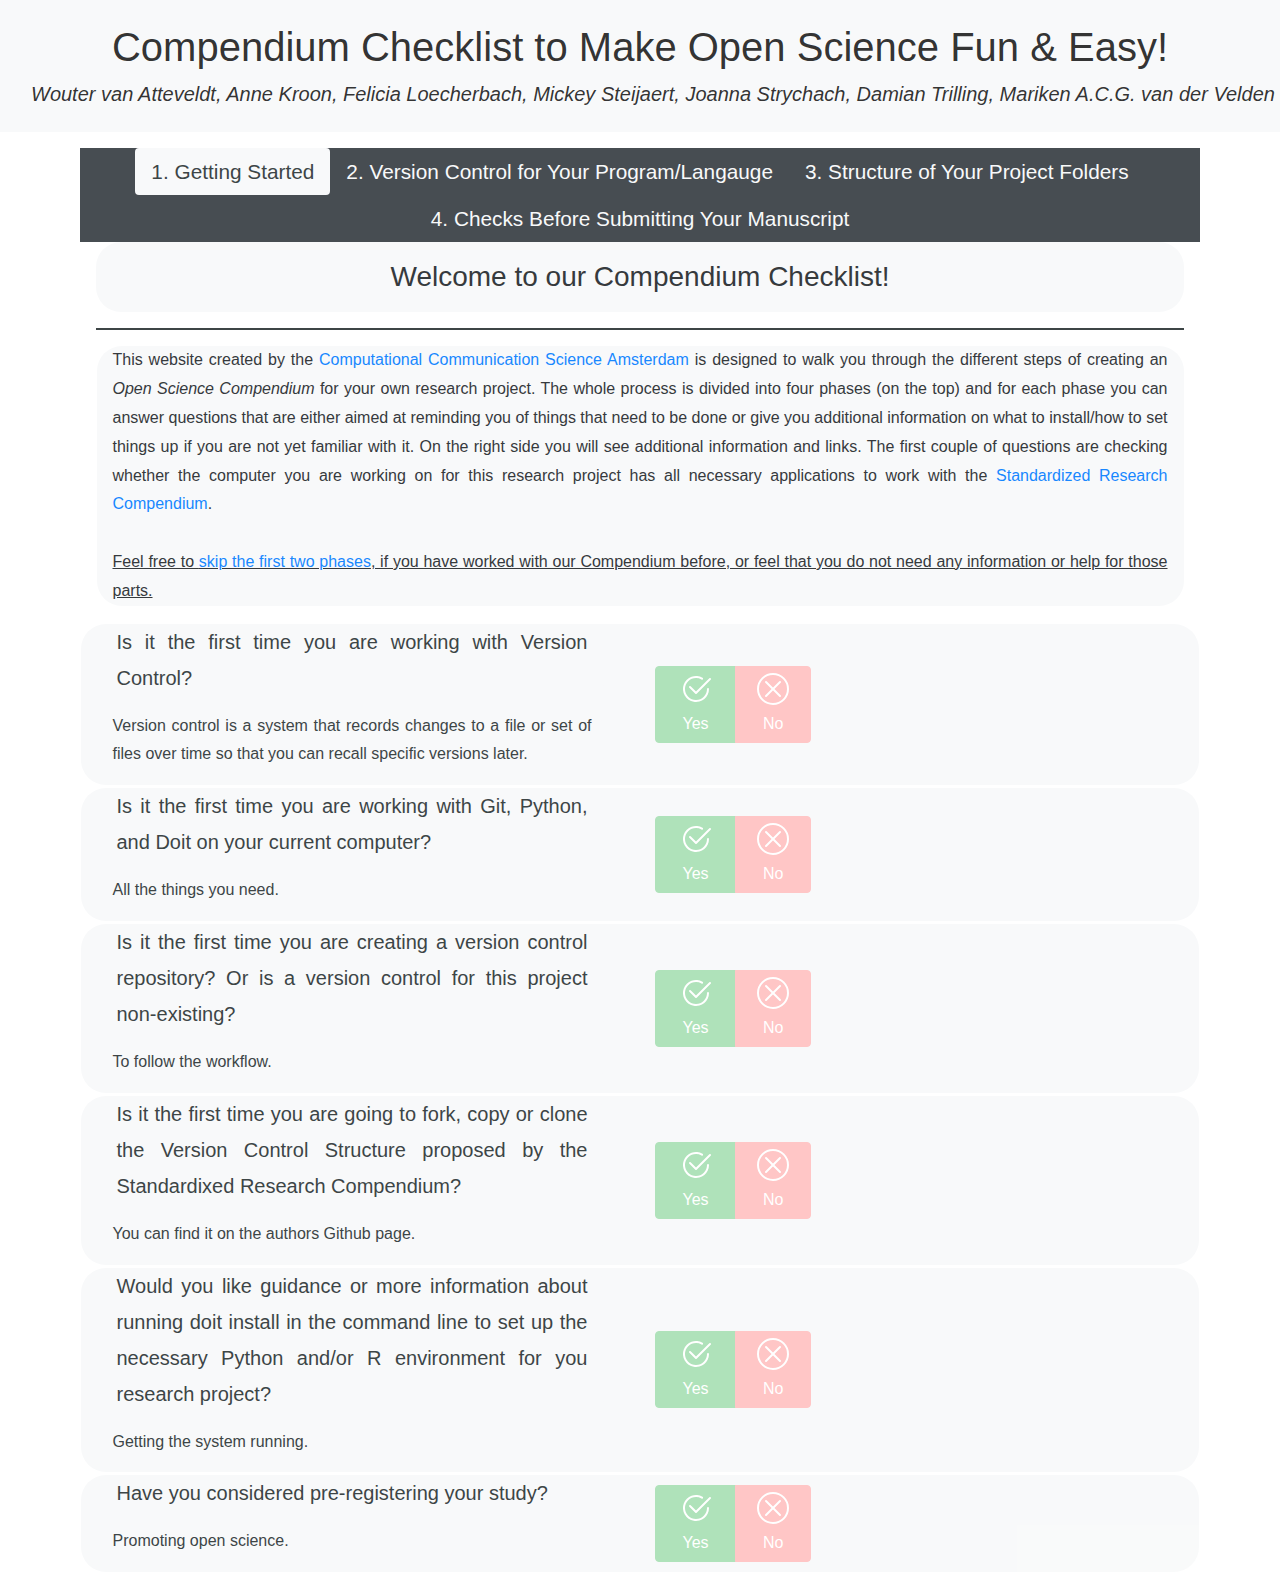
==== commit f9ddb9d9: "changes" ====
--- a/mock.html
+++ b/mock.html
@@ -9,18 +9,56 @@
     <link rel="stylesheet" href="https://stackpath.bootstrapcdn.com/bootstrap/4.4.1/css/bootstrap.min.css" integrity="sha384-Vkoo8x4CGsO3+Hhxv8T/Q5PaXtkKtu6ug5TOeNV6gBiFeWPGFN9MuhOf23Q9Ifjh" crossorigin="anonymous">
     <style>
 
+    p{
+      text-align: justify;
+      font-family: Arial, Verdana, sans-serif;
+      font-size: 16px;
+      line-height: 1.8em;
+      background-color: rgb(248, 249, 250);
+      border-radius: 25px 25px 25px 25px;
+      padding-left: 1em;
+      padding-right: 1em;
+      margin-left: .5px;
+      margin-right: .5px;}
+
+    h3{
+      line-height: 2.5em;
+      font-family: Arial, Verdana, sans-serif;
+      text-align: center;
+      background-color: rgb(248, 249, 250);
+      border-radius: 25px 25px 25px 25px;
+      padding-left: 1em;
+      padding-right: 1em;}
+
+    hr{
+      height: 2px;
+      background-color: rgb(41, 49, 51);
+      border: none;}
+
+    body{
+      background-color: rgb(255, 255, 255);
+      opacity: 0.9;
+      font-size: 16px;
+    }
+
+
         .qquestion, .qcheck, .qadvice {
             background: rgb(248, 249, 250);
             color: rgb(41, 49, 51);
+            border-color: rgb(41, 49, 51);
             margin-top: 2px;
-            margin-bottom: 2px;
+            margin-bottom: 1px;
+            font-family: Arial, Verdana, sans-serif;
+            font-size: 16px;
         }
         .qcheck {
             display: flex;
-            align-items: center}
-        .qquestion {border-radius: 25px 0px 0px 25px}
-        .qadvice   {border-radius: 0px 25px 25px 0px}
-
+            align-items: center;
+            border-color: rgb(41, 49, 51);}
+        .qquestion {border-radius: 25px 0px 0px 25px;
+          border-color: rgb(41, 49, 51);}
+        .qadvice   {border-radius: 0px 25px 25px 0px;
+          border-color: rgb(41, 49, 51);}
 
         .yes::before {
             display: inline-block;
@@ -63,6 +101,9 @@
 
         .nav-pills{
           background-color: rgb(41, 49, 51);
+          display: flex;
+          justify-content: center;
+          font-size: 1.3em;
         }
 
         .pill a {
@@ -72,6 +113,37 @@
         .pill .nav-link.active {
           background-color: rgb(248, 249, 250)!important;
           color: rgb(41, 49, 51)!important;
+          cursor:pointer;
+        }
+
+        .navbar-brand {
+          float: left;
+          padding: 15px;
+          text-align: center;
+          width: 100%;
+        }
+
+        .btn-primary {
+          background-color: rgb(41, 49, 51);
+          border-color: rgb(41, 49, 51);
+          color: rgb(248, 249, 250);
+        }
+
+        .btn-primary:hover, .btn-primary:active, .btn-primary:focus {
+          background-color: rgb(41, 49, 51)!important;
+          border-color: rgb(41, 49, 51)!important;
+          color: rgb(248, 249, 250)!important;
+        }
+
+        .btn-secondary {
+          background-color: rgb(41, 49, 51);
+          border-color: rgb(41, 49, 51);
+          color: rgb(248, 249, 250);
+        }
+
+        .btn-secondary:active {
+          color: rgb(248, 249, 250)!important;
+          background-color: rgb(41, 49, 51)!important;
         }
 
     </style>
@@ -80,40 +152,43 @@
 </head>
 <body>
 <nav class="navbar navbar-expand-lg navbar-light bg-light">
-    <a class="navbar-brand" href="#">Compendium Checklist Makes Open Science Fun &amp Easy!</a>
+    <a class="navbar-brand" href="https://github.com/vanatteveldt/compendium-checklist" target="_blank">
+      <h1>Compendium Checklist to Make Open Science Fun &amp Easy!</h1>
+      <i>Wouter van Atteveldt, Anne Kroon, Felicia Loecherbach, Mickey Steijaert, Joanna Strychach,
+        Damian Trilling, Mariken A.C.G. van der Velden &amp Kasper Welbers </i> </a>
     <button class="navbar-toggler" type="button" data-toggle="collapse" data-target="#navbarSupportedContent" aria-controls="navbarSupportedContent" aria-expanded="true" aria-label="Toggle navigation">
         <span class="navbar-toggler-icon"></span>
     </button>
 
 </nav>
 
-<div class="container-fluid" style="padding-bottom: 2em; padding-top: 2em; padding-left: 15em; padding-right: 15em">
-    <ul class="nav navbar-dark bg-dark nav-pills" style="padding-bottom: 2em" role="tablist" id="topictabs">
+<div class="container-fluid" style="padding-bottom: 1em; padding-top: 1em; padding-left: 5em; padding-right: 5em">
+    <ul class="nav navbar-dark bg-dark nav-pills" style="padding-bottom: 0" role="tablist" id="topictabs">
         
         
         <li class="nav-item pill">
-            <a class="nav-link active" data-toggle="tab" role="tab"
+            <a class="nav-link active" id="pillphase1" data-toggle="tab" role="tab"
                href="#phase1" aria-controls="phase1" aria-selected="True">
                 1. Getting Started
             </a>
         </li>
         
         <li class="nav-item pill">
-            <a class="nav-link " data-toggle="tab" role="tab"
+            <a class="nav-link " id="pillphase2" data-toggle="tab" role="tab"
                href="#phase2" aria-controls="phase2" aria-selected="False">
                 2. Version Control for Your Program/Langauge
             </a>
         </li>
         
         <li class="nav-item pill">
-            <a class="nav-link " data-toggle="tab" role="tab"
+            <a class="nav-link " id="pillphase3" data-toggle="tab" role="tab"
                href="#phase3" aria-controls="phase3" aria-selected="False">
                 3. Structure of Your Project Folders
             </a>
         </li>
         
         <li class="nav-item pill">
-            <a class="nav-link " data-toggle="tab" role="tab"
+            <a class="nav-link " id="pillphase4" data-toggle="tab" role="tab"
                href="#phase4" aria-controls="phase4" aria-selected="False">
                 4. Checks Before Submitting Your Manuscript
             </a>
@@ -126,857 +201,1605 @@
         <div class="tab-pane fade show active" id="phase1"
              role="tabpanel" aria-labelledby="phase1-tab" style="margin-left: 1em; margin-right: -1em;padding-right: 2em">
         
-            <div class="row question " id="Q1_1">
-                <div class="col-md-6 qquestion" style="padding-right: 2em">
-                    <h4>Have you used the Standardized Research Compendium for your research project before?</h4>
-                    <p class="lead">You might need some more instructions if you are here the first time.</p>
-
-                </div>
-                <div class="col-md-2 qcheck">
-                    <div class="btn-group btn-group-toggle" data-toggle="buttons">
-                        <label class="btn btn-yes yes" onclick="toggle('Q1_1', true)">
-                            <input type="radio" name="options" id="#Q1_1_yes" onclick="event.stopPropagation()">Yes
-                        </label>
-                        <label class="btn btn-no no" onclick="toggle('Q1_1', false)">
-                            <input type="radio" name="options" id="#Q1_1_no" onclick="event.stopPropagation()">No
-                        </label>
-                    </div>
-                </div>
-                <div class="col-md-4 qadvice">
-                    <div class="collapse" id="Q1_1_no_advice">
-                        <p class="lead">No worries, the Compendium Checklist guides you through this process step-by-step! Answer the follow-up questions and/or click on the explanation boxes for more help.</p>
-                    </div>
-                    <div class="collapse" id="Q1_1_yes_advice">
-                        <p class="lead">That's great, let's continue!</p>
-                    </div>
-                </div>
-            </div>
-        
-            <div class="row question collapse" id="Q1_2">
-                <div class="col-md-6 qquestion" style="margin-left: 2em; margin-right: -2em;padding-right: 2em">
-                    <h4>Have you ever worked with Version Control before?</h4>
-                    <p class="lead">Version control is a system that records changes to a file or set of files over time so that you can recall specific versions later.</p>
-
-                </div>
-                <div class="col-md-2 qcheck">
-                    <div class="btn-group btn-group-toggle" data-toggle="buttons">
-                        <label class="btn btn-yes yes" onclick="toggle('Q1_2', true)">
-                            <input type="radio" name="options" id="#Q1_2_yes" onclick="event.stopPropagation()">Yes
-                        </label>
-                        <label class="btn btn-no no" onclick="toggle('Q1_2', false)">
-                            <input type="radio" name="options" id="#Q1_2_no" onclick="event.stopPropagation()">No
-                        </label>
-                    </div>
-                </div>
-                <div class="col-md-4 qadvice">
-                    <div class="collapse" id="Q1_2_no_advice">
-                        <p class="lead">No worries, the Compendium Checklist guides you through this process step-by-step! Answer the follow-up questions and/or click on the explanation boxes for more help.</p>
-                    </div>
-                    <div class="collapse" id="Q1_2_yes_advice">
-                        <p class="lead">That's great, let's continue!</p>
-                    </div>
-                </div>
-            </div>
-        
-            <div class="row question " id="Q1_3">
-                <div class="col-md-6 qquestion" style="padding-right: 2em">
-                    <h4>Do you have Git, Python, and Doit installed on the computer you are working on?</h4>
-                    <p class="lead">All the things you need.</p>
-
-                </div>
-                <div class="col-md-2 qcheck">
-                    <div class="btn-group btn-group-toggle" data-toggle="buttons">
-                        <label class="btn btn-yes yes" onclick="toggle('Q1_3', true)">
-                            <input type="radio" name="options" id="#Q1_3_yes" onclick="event.stopPropagation()">Yes
-                        </label>
-                        <label class="btn btn-no no" onclick="toggle('Q1_3', false)">
-                            <input type="radio" name="options" id="#Q1_3_no" onclick="event.stopPropagation()">No
-                        </label>
-                    </div>
-                </div>
-                <div class="col-md-4 qadvice">
-                    <div class="collapse" id="Q1_3_no_advice">
-                        <p class="lead">No worries, the Compendium Checklist guides you through this process step-by-step! Answer the follow-up questions and/or click on the explanation boxes for more help.</p>
-                    </div>
-                    <div class="collapse" id="Q1_3_yes_advice">
-                        <p class="lead">That's great, let's continue!</p>
-                    </div>
-                </div>
-            </div>
-        
-            <div class="row question collapse" id="Q1_4">
-                <div class="col-md-6 qquestion" style="margin-left: 2em; margin-right: -2em;padding-right: 2em">
-                    <h4>Do you have Git installed on the computer you are working on?</h4>
-                    <p class="lead">To get you all the code.</p>
-
-                </div>
-                <div class="col-md-2 qcheck">
-                    <div class="btn-group btn-group-toggle" data-toggle="buttons">
-                        <label class="btn btn-yes yes" onclick="toggle('Q1_4', true)">
-                            <input type="radio" name="options" id="#Q1_4_yes" onclick="event.stopPropagation()">Yes
-                        </label>
-                        <label class="btn btn-no no" onclick="toggle('Q1_4', false)">
-                            <input type="radio" name="options" id="#Q1_4_no" onclick="event.stopPropagation()">No
-                        </label>
-                    </div>
-                </div>
-                <div class="col-md-4 qadvice">
-                    <div class="collapse" id="Q1_4_no_advice">
-                        <p class="lead">No worries, the Compendium Checklist guides you through this process step-by-step! Answer the follow-up questions and/or click on the explanation boxes for more help.</p>
-                    </div>
-                    <div class="collapse" id="Q1_4_yes_advice">
-                        <p class="lead">That's great, let's continue!</p>
-                    </div>
-                </div>
-            </div>
-        
-            <div class="row question collapse" id="Q1_5">
-                <div class="col-md-6 qquestion" style="margin-left: 2em; margin-right: -2em;padding-right: 2em">
-                    <h4>Do you have Python version x installed on the computer you are working on?</h4>
-                    <p class="lead">To not get any conflicts.</p>
-
-                </div>
-                <div class="col-md-2 qcheck">
-                    <div class="btn-group btn-group-toggle" data-toggle="buttons">
-                        <label class="btn btn-yes yes" onclick="toggle('Q1_5', true)">
-                            <input type="radio" name="options" id="#Q1_5_yes" onclick="event.stopPropagation()">Yes
-                        </label>
-                        <label class="btn btn-no no" onclick="toggle('Q1_5', false)">
-                            <input type="radio" name="options" id="#Q1_5_no" onclick="event.stopPropagation()">No
-                        </label>
-                    </div>
-                </div>
-                <div class="col-md-4 qadvice">
-                    <div class="collapse" id="Q1_5_no_advice">
-                        <p class="lead">No worries, the Compendium Checklist guides you through this process step-by-step! Answer the follow-up questions and/or click on the explanation boxes for more help.</p>
-                    </div>
-                    <div class="collapse" id="Q1_5_yes_advice">
-                        <p class="lead">That's great, let's continue!</p>
-                    </div>
-                </div>
-            </div>
-        
-            <div class="row question collapse" id="Q1_6">
-                <div class="col-md-6 qquestion" style="margin-left: 2em; margin-right: -2em;padding-right: 2em">
-                    <h4>Do you have the Python package Doit installed on the computer you are working on?</h4>
-                    <p class="lead">To follow the workflow.</p>
-
-                </div>
-                <div class="col-md-2 qcheck">
-                    <div class="btn-group btn-group-toggle" data-toggle="buttons">
-                        <label class="btn btn-yes yes" onclick="toggle('Q1_6', true)">
-                            <input type="radio" name="options" id="#Q1_6_yes" onclick="event.stopPropagation()">Yes
-                        </label>
-                        <label class="btn btn-no no" onclick="toggle('Q1_6', false)">
-                            <input type="radio" name="options" id="#Q1_6_no" onclick="event.stopPropagation()">No
-                        </label>
-                    </div>
-                </div>
-                <div class="col-md-4 qadvice">
-                    <div class="collapse" id="Q1_6_no_advice">
-                        <p class="lead">No worries, the Compendium Checklist guides you through this process step-by-step! Answer the follow-up questions and/or click on the explanation boxes for more help.</p>
-                    </div>
-                    <div class="collapse" id="Q1_6_yes_advice">
-                        <p class="lead">That's great, let's continue!</p>
-                    </div>
-                </div>
-            </div>
-        
-            <div class="row question " id="Q1_7">
-                <div class="col-md-6 qquestion" style="padding-right: 2em">
-                    <h4>Did you already create a version control repository for this project?</h4>
-                    <p class="lead">To follow the workflow.</p>
-
-                </div>
-                <div class="col-md-2 qcheck">
-                    <div class="btn-group btn-group-toggle" data-toggle="buttons">
-                        <label class="btn btn-yes yes" onclick="toggle('Q1_7', true)">
-                            <input type="radio" name="options" id="#Q1_7_yes" onclick="event.stopPropagation()">Yes
-                        </label>
-                        <label class="btn btn-no no" onclick="toggle('Q1_7', false)">
-                            <input type="radio" name="options" id="#Q1_7_no" onclick="event.stopPropagation()">No
-                        </label>
-                    </div>
-                </div>
-                <div class="col-md-4 qadvice">
-                    <div class="collapse" id="Q1_7_no_advice">
-                        <p class="lead">No worries, the Compendium Checklist guides you through this process step-by-step! Answer the follow-up questions and/or click on the explanation boxes for more help.</p>
-                    </div>
-                    <div class="collapse" id="Q1_7_yes_advice">
-                        <p class="lead">That's great, let's continue!</p>
-                    </div>
-                </div>
-            </div>
-        
-            <div class="row question " id="Q1_8">
-                <div class="col-md-6 qquestion" style="padding-right: 2em">
-                    <h4>Have you already forked, copied or cloned the Version Control Structure proposed by the Standardixed Research Compendium</h4>
-                    <p class="lead">You can find it on the authors Github page.</p>
-
-                </div>
-                <div class="col-md-2 qcheck">
-                    <div class="btn-group btn-group-toggle" data-toggle="buttons">
-                        <label class="btn btn-yes yes" onclick="toggle('Q1_8', true)">
-                            <input type="radio" name="options" id="#Q1_8_yes" onclick="event.stopPropagation()">Yes
-                        </label>
-                        <label class="btn btn-no no" onclick="toggle('Q1_8', false)">
-                            <input type="radio" name="options" id="#Q1_8_no" onclick="event.stopPropagation()">No
-                        </label>
-                    </div>
-                </div>
-                <div class="col-md-4 qadvice">
-                    <div class="collapse" id="Q1_8_no_advice">
-                        <p class="lead">No worries, the Compendium Checklist guides you through this process step-by-step! Answer the follow-up questions and/or click on the explanation boxes for more help.</p>
-                    </div>
-                    <div class="collapse" id="Q1_8_yes_advice">
-                        <p class="lead">That's great, let's continue!</p>
-                    </div>
-                </div>
-            </div>
-        
-            <div class="row question " id="Q1_9">
-                <div class="col-md-6 qquestion" style="padding-right: 2em">
-                    <h4>Have you run doit install in the command line to set up the necessary Python and/or R environment for you research project?</h4>
-                    <p class="lead">Getting the system running.</p>
-
-                </div>
-                <div class="col-md-2 qcheck">
-                    <div class="btn-group btn-group-toggle" data-toggle="buttons">
-                        <label class="btn btn-yes yes" onclick="toggle('Q1_9', true)">
-                            <input type="radio" name="options" id="#Q1_9_yes" onclick="event.stopPropagation()">Yes
-                        </label>
-                        <label class="btn btn-no no" onclick="toggle('Q1_9', false)">
-                            <input type="radio" name="options" id="#Q1_9_no" onclick="event.stopPropagation()">No
-                        </label>
-                    </div>
-                </div>
-                <div class="col-md-4 qadvice">
-                    <div class="collapse" id="Q1_9_no_advice">
-                        <p class="lead">No worries, the Compendium Checklist guides you through this process step-by-step! Answer the follow-up questions and/or click on the explanation boxes for more help.</p>
-                    </div>
-                    <div class="collapse" id="Q1_9_yes_advice">
-                        <p class="lead">That's great, let's continue!</p>
-                    </div>
-                </div>
-            </div>
-        
-            <div class="row question " id="Q1_10">
-                <div class="col-md-6 qquestion" style="padding-right: 2em">
-                    <h4>Have you considered pre-registering your study?</h4>
-                    <p class="lead">Promoting open science.</p>
-
-                </div>
-                <div class="col-md-2 qcheck">
-                    <div class="btn-group btn-group-toggle" data-toggle="buttons">
-                        <label class="btn btn-yes yes" onclick="toggle('Q1_10', true)">
-                            <input type="radio" name="options" id="#Q1_10_yes" onclick="event.stopPropagation()">Yes
-                        </label>
-                        <label class="btn btn-no no" onclick="toggle('Q1_10', false)">
-                            <input type="radio" name="options" id="#Q1_10_no" onclick="event.stopPropagation()">No
-                        </label>
-                    </div>
-                </div>
-                <div class="col-md-4 qadvice">
-                    <div class="collapse" id="Q1_10_no_advice">
-                        <p class="lead">No worries, the Compendium Checklist guides you through this process step-by-step! Answer the follow-up questions and/or click on the explanation boxes for more help.</p>
-                    </div>
-                    <div class="collapse" id="Q1_10_yes_advice">
-                        <p class="lead">That's great, let's continue!</p>
-                    </div>
-                </div>
-            </div>
+          <h3>Welcome to our Compendium Checklist!</h3> <hr />
+          <p> This website created by the <a href = "http://ccs.amsterdam/" target="_blank">Computational Communication Science Amsterdam</a>
+               is designed to walk you through the different steps of creating an <em>Open Science Compendium</em> for your own research project.
+               The whole process is divided into four phases (on the top) and for each phase you can answer questions that are either aimed at reminding you
+               of things that need to be done or give you additional information on what to install/how to set things up if you are not yet familiar with it.
+               On the right side you will see additional information and links.
+               The first couple of questions are checking whether the computer you are working on for this research project has all necessary
+               applications to work with the <a href = "https://github.com/ccs-amsterdam/compendium" target="_blank"> Standardized Research Compendium</a>.
+             </br></br>
+               <ins>Feel free to <a href="#" onclick="skiptotab(3)">skip the first two phases</a>, if you have worked with our Compendium before, or feel that you do not need any information or help for those parts.</ins> </p>
+        
+        
+          <div class="row question " id="Q1_1">
+            <div class="col-md-6 qquestion" style="padding-right: 2em">
+              <p class="lead"> <b>Is it the first time you are working with Version Control?</b> </p>
+              <p> Version control is a system that records changes to a file or set of files over time so that you can recall specific versions later.</p>
+            </div>
+            <div class="col-md-2 qcheck">
+              <div class="btn-group btn-group-toggle" data-toggle="buttons">
+                <label class="btn btn-yes yes" onclick="toggle('Q1_1', true)">
+                  <input type="radio" name="options" id="#Q1_1_yes" onclick="event.stopPropagation()">Yes
+                </label>
+                <label class="btn btn-no no" onclick="toggle('Q1_1', false)">
+                  <input type="radio" name="options" id="#Q1_1_no" onclick="event.stopPropagation()">No
+                </label>
+              </div>
+            </div>
+            <div class="col-md-4 qadvice">
+              <div class="collapse" id="Q1_1_no_advice">
+                <p >I know version control and have worked with it before. </br> </br> If you want to (re)visit or look up some principles of working with version control, A you can find a comprehensive documentation <a href="https://git-scm.com/book/en/v2/" target="_blank"> here</a>.</p>
+              </div>
+              <div class="collapse" id="Q1_1_yes_advice">
+                <p>Ever produced a text document, script or datafile with a title looking like this: <em>"FinalVersion2.0_REVISITED18may_FL"</em>?</br> Click on more information to learn how to organize your scripts in a reproducible, open, and transparent manner.</p>
+                <!-- Button to Open the Modal -->
+                <div class="col text-center">
+                  <button type="button" class="btn btn-primary" data-toggle="modal" data-target="#myModal" >
+                    <b> More Information</b>
+                  </button>
+                </div>
+                <!-- The Modal -->
+                <div class="modal fade" id="myModal">
+                  <div class="modal-dialog modal-dialog-centered">
+                    <div class="modal-content">
+                      <!-- Modal Header -->
+                      <div class="modal-header">
+                        <h4 class="modal-title" id="Q1_1_info_box_header">Version control</h4>
+                        <button type="button" class="close" data-dismiss="modal">&times;</button>
+                      </div>
+                      <!-- Modal body -->
+                      <div class="modal-body">
+                        <p>  When working on vast, collaborative scientific projects, keeping track of different versions of your work can be a burden. Still, it is important to store older versions - not only because you might want to revert changes later on in the process, but also because you want to get insight into what changes your coworkers made to your precious file. <br/> Luckily, there now exist digital version control systems, that make version control easy and understandable. Such version control systems save not only new files that you save to the system, but also the changes between the old and new version. This way, you can easily keep track of changes and revert to old versions (or even combine different "branches" of a file) as you please.  <br/> Right now, the most popular software amongst scientists for doing this is Git, a prrogram that manages "repositories" (the "folder" with your project), which stores files and each file's revision history. <a href="https://github.com/" target="_blank"> Github.com </a> is an cloud web server which offers the opportunity to store your repository remotely, to easily collabore on projects with colleagues. A comprehensive documentation on getting started with Git can be found <a href="https://git-scm.com/book/en/v2/" target="_blank"> here</a>. </p>
+                      </div>
+                      <!-- Modal footer -->
+                      <div class="modal-footer">
+                        <button type="button" class="btn btn-secondary" data-dismiss="modal">Close</button>
+                      </div>
+                    </div>
+                  </div>
+                </div>
+              </div>
+            </div>
+          </div>
+        
+          <div class="row question " id="Q1_2">
+            <div class="col-md-6 qquestion" style="padding-right: 2em">
+              <p class="lead"> <b>Is it the first time you are working with Git, Python, and Doit on your current computer?</b> </p>
+              <p> All the things you need.</p>
+            </div>
+            <div class="col-md-2 qcheck">
+              <div class="btn-group btn-group-toggle" data-toggle="buttons">
+                <label class="btn btn-yes yes" onclick="toggle('Q1_2', true)">
+                  <input type="radio" name="options" id="#Q1_2_yes" onclick="event.stopPropagation()">Yes
+                </label>
+                <label class="btn btn-no no" onclick="toggle('Q1_2', false)">
+                  <input type="radio" name="options" id="#Q1_2_no" onclick="event.stopPropagation()">No
+                </label>
+              </div>
+            </div>
+            <div class="col-md-4 qadvice">
+              <div class="collapse" id="Q1_2_no_advice">
+                <p >I have all of this installed. </br> </br> If you want to look into the advantages of the combination of Git, Python and Doit, have a look at <a href = "https://github.com/ccs-amsterdam/compendium" target="_blank"> our Github page</a>. </p>
+              </div>
+              <div class="collapse" id="Q1_2_yes_advice">
+                <p>I need help with it</p>
+                <!-- Button to Open the Modal -->
+                <div class="col text-center">
+                  <button type="button" class="btn btn-primary" data-toggle="modal" data-target="#myModal" >
+                    <b> More Information</b>
+                  </button>
+                </div>
+                <!-- The Modal -->
+                <div class="modal fade" id="myModal">
+                  <div class="modal-dialog modal-dialog-centered">
+                    <div class="modal-content">
+                      <!-- Modal Header -->
+                      <div class="modal-header">
+                        <h4 class="modal-title" id="Q1_2_info_box_header">Working from a Terminal</h4>
+                        <button type="button" class="close" data-dismiss="modal">&times;</button>
+                      </div>
+                      <!-- Modal body -->
+                      <div class="modal-body">
+                        <p>  Add info for Windows, Mac and Linux. </p>
+                      </div>
+                      <!-- Modal footer -->
+                      <div class="modal-footer">
+                        <button type="button" class="btn btn-secondary" data-dismiss="modal">Close</button>
+                      </div>
+                    </div>
+                  </div>
+                </div>
+              </div>
+            </div>
+          </div>
+        
+          <div class="row question collapse" id="Q1_3">
+            <div class="col-md-6 qquestion" style="margin-left: 2em; margin-right: -2em;padding-right: 2em">
+              <p class="lead"> <b>Is this the first time you are working with Git on this computer?</b> </p>
+              <p> To get you all the code.</p>
+            </div>
+            <div class="col-md-2 qcheck">
+              <div class="btn-group btn-group-toggle" data-toggle="buttons">
+                <label class="btn btn-yes yes" onclick="toggle('Q1_3', true)">
+                  <input type="radio" name="options" id="#Q1_3_yes" onclick="event.stopPropagation()">Yes
+                </label>
+                <label class="btn btn-no no" onclick="toggle('Q1_3', false)">
+                  <input type="radio" name="options" id="#Q1_3_no" onclick="event.stopPropagation()">No
+                </label>
+              </div>
+            </div>
+            <div class="col-md-4 qadvice">
+              <div class="collapse" id="Q1_3_no_advice">
+                <p >I have this Python version installed.</p>
+              </div>
+              <div class="collapse" id="Q1_3_yes_advice">
+                <p>I need help with it.</p>
+                <!-- Button to Open the Modal -->
+                <div class="col text-center">
+                  <button type="button" class="btn btn-primary" data-toggle="modal" data-target="#myModal" >
+                    <b> More Information</b>
+                  </button>
+                </div>
+                <!-- The Modal -->
+                <div class="modal fade" id="myModal">
+                  <div class="modal-dialog modal-dialog-centered">
+                    <div class="modal-content">
+                      <!-- Modal Header -->
+                      <div class="modal-header">
+                        <h4 class="modal-title" id="Q1_3_info_box_header">Installing Git</h4>
+                        <button type="button" class="close" data-dismiss="modal">&times;</button>
+                      </div>
+                      <!-- Modal body -->
+                      <div class="modal-body">
+                        <p>  Installing the digital version control system Git is easy - but works differently depending on your operating system.
+
+Visit this webpage to find the specific installation manual for your operating system:
+https://gist.github.com/derhuerst/1b15ff4652a867391f03 </p>
+                      </div>
+                      <!-- Modal footer -->
+                      <div class="modal-footer">
+                        <button type="button" class="btn btn-secondary" data-dismiss="modal">Close</button>
+                      </div>
+                    </div>
+                  </div>
+                </div>
+              </div>
+            </div>
+          </div>
+        
+          <div class="row question collapse" id="Q1_4">
+            <div class="col-md-6 qquestion" style="margin-left: 2em; margin-right: -2em;padding-right: 2em">
+              <p class="lead"> <b>Is this the first time you are working with Python version x on your current computer?</b> </p>
+              <p> To not get any conflicts.</p>
+            </div>
+            <div class="col-md-2 qcheck">
+              <div class="btn-group btn-group-toggle" data-toggle="buttons">
+                <label class="btn btn-yes yes" onclick="toggle('Q1_4', true)">
+                  <input type="radio" name="options" id="#Q1_4_yes" onclick="event.stopPropagation()">Yes
+                </label>
+                <label class="btn btn-no no" onclick="toggle('Q1_4', false)">
+                  <input type="radio" name="options" id="#Q1_4_no" onclick="event.stopPropagation()">No
+                </label>
+              </div>
+            </div>
+            <div class="col-md-4 qadvice">
+              <div class="collapse" id="Q1_4_no_advice">
+                <p >I have this Python version installed.</p>
+              </div>
+              <div class="collapse" id="Q1_4_yes_advice">
+                <p>I have not yet installed this Python version. </p>
+                <!-- Button to Open the Modal -->
+                <div class="col text-center">
+                  <button type="button" class="btn btn-primary" data-toggle="modal" data-target="#myModal" >
+                    <b> More Information</b>
+                  </button>
+                </div>
+                <!-- The Modal -->
+                <div class="modal fade" id="myModal">
+                  <div class="modal-dialog modal-dialog-centered">
+                    <div class="modal-content">
+                      <!-- Modal Header -->
+                      <div class="modal-header">
+                        <h4 class="modal-title" id="Q1_4_info_box_header">Installing Python</h4>
+                        <button type="button" class="close" data-dismiss="modal">&times;</button>
+                      </div>
+                      <!-- Modal body -->
+                      <div class="modal-body">
+                        <p>  Python is a programming language that is used by professionals from a wide variety of fields to write software. In Python, many packages (small programs) are written that offer you a specific type of functionality, like the 'doit'-package that we use in the compendium. 
+
+Visit this webpage to find the specific installation manual for your operating system:
+https://wiki.python.org/moin/BeginnersGuide/Download </p>
+                      </div>
+                      <!-- Modal footer -->
+                      <div class="modal-footer">
+                        <button type="button" class="btn btn-secondary" data-dismiss="modal">Close</button>
+                      </div>
+                    </div>
+                  </div>
+                </div>
+              </div>
+            </div>
+          </div>
+        
+          <div class="row question collapse" id="Q1_5">
+            <div class="col-md-6 qquestion" style="margin-left: 2em; margin-right: -2em;padding-right: 2em">
+              <p class="lead"> <b>Is it the first time you will be working with the Python package Doit on the current computer?</b> </p>
+              <p> To follow the workflow.</p>
+            </div>
+            <div class="col-md-2 qcheck">
+              <div class="btn-group btn-group-toggle" data-toggle="buttons">
+                <label class="btn btn-yes yes" onclick="toggle('Q1_5', true)">
+                  <input type="radio" name="options" id="#Q1_5_yes" onclick="event.stopPropagation()">Yes
+                </label>
+                <label class="btn btn-no no" onclick="toggle('Q1_5', false)">
+                  <input type="radio" name="options" id="#Q1_5_no" onclick="event.stopPropagation()">No
+                </label>
+              </div>
+            </div>
+            <div class="col-md-4 qadvice">
+              <div class="collapse" id="Q1_5_no_advice">
+                <p >I have Doit installed.</p>
+              </div>
+              <div class="collapse" id="Q1_5_yes_advice">
+                <p>I need help with it.</p>
+                <!-- Button to Open the Modal -->
+                <div class="col text-center">
+                  <button type="button" class="btn btn-primary" data-toggle="modal" data-target="#myModal" >
+                    <b> More Information</b>
+                  </button>
+                </div>
+                <!-- The Modal -->
+                <div class="modal fade" id="myModal">
+                  <div class="modal-dialog modal-dialog-centered">
+                    <div class="modal-content">
+                      <!-- Modal Header -->
+                      <div class="modal-header">
+                        <h4 class="modal-title" id="Q1_5_info_box_header">Installing doit</h4>
+                        <button type="button" class="close" data-dismiss="modal">&times;</button>
+                      </div>
+                      <!-- Modal body -->
+                      <div class="modal-body">
+                        <p>  Doit is a powerful automation tool Python package. Simply put, it is a package that enables you to define simple tasks for a program to perform (like building and maintaining a research compendium!). Visit this page for more information about doit: https://pydoit.org/index.html
+
+To install doit, simply type "pip3 install doit" (Windows) or "sudo pip3 install doit" (Linux / Mac) in the terminal. 
+
+Note: 'pip' is a package installer for Python, which mostly comes pre-installed with your Python version. If, for whatever reason, you have to (re-)install pip, visit this website for an installation guide for different systems: https://pip.pypa.io/en/stable/ </p>
+                      </div>
+                      <!-- Modal footer -->
+                      <div class="modal-footer">
+                        <button type="button" class="btn btn-secondary" data-dismiss="modal">Close</button>
+                      </div>
+                    </div>
+                  </div>
+                </div>
+              </div>
+            </div>
+          </div>
+        
+          <div class="row question " id="Q1_6">
+            <div class="col-md-6 qquestion" style="padding-right: 2em">
+              <p class="lead"> <b>Is it the first time you are creating a version control repository? Or is a version control for this project non-existing?</b> </p>
+              <p> To follow the workflow.</p>
+            </div>
+            <div class="col-md-2 qcheck">
+              <div class="btn-group btn-group-toggle" data-toggle="buttons">
+                <label class="btn btn-yes yes" onclick="toggle('Q1_6', true)">
+                  <input type="radio" name="options" id="#Q1_6_yes" onclick="event.stopPropagation()">Yes
+                </label>
+                <label class="btn btn-no no" onclick="toggle('Q1_6', false)">
+                  <input type="radio" name="options" id="#Q1_6_no" onclick="event.stopPropagation()">No
+                </label>
+              </div>
+            </div>
+            <div class="col-md-4 qadvice">
+              <div class="collapse" id="Q1_6_no_advice">
+                <p >I have created a version control repo.</p>
+              </div>
+              <div class="collapse" id="Q1_6_yes_advice">
+                <p>I need help with it.</p>
+                <!-- Button to Open the Modal -->
+                <div class="col text-center">
+                  <button type="button" class="btn btn-primary" data-toggle="modal" data-target="#myModal" >
+                    <b> More Information</b>
+                  </button>
+                </div>
+                <!-- The Modal -->
+                <div class="modal fade" id="myModal">
+                  <div class="modal-dialog modal-dialog-centered">
+                    <div class="modal-content">
+                      <!-- Modal Header -->
+                      <div class="modal-header">
+                        <h4 class="modal-title" id="Q1_6_info_box_header">The compendium structure</h4>
+                        <button type="button" class="close" data-dismiss="modal">&times;</button>
+                      </div>
+                      <!-- Modal body -->
+                      <div class="modal-body">
+                        <p>  To make your project easily understandable and interpetable for others, we advise you to use our standardized research compendium for structuring your project. To do so, we explain you how to copy the blueprint for this structure in the next step.
+
+If you still feel like creating your own folder structure, you can visit this webpage to learn how to create a Github repository: https://help.github.com/en/github/getting-started-with-github/create-a-repo </p>
+                      </div>
+                      <!-- Modal footer -->
+                      <div class="modal-footer">
+                        <button type="button" class="btn btn-secondary" data-dismiss="modal">Close</button>
+                      </div>
+                    </div>
+                  </div>
+                </div>
+              </div>
+            </div>
+          </div>
+        
+          <div class="row question " id="Q1_7">
+            <div class="col-md-6 qquestion" style="padding-right: 2em">
+              <p class="lead"> <b>Is it the first time you are going to fork, copy or clone the Version Control Structure proposed by the Standardixed Research Compendium?</b> </p>
+              <p> You can find it on the authors Github page.</p>
+            </div>
+            <div class="col-md-2 qcheck">
+              <div class="btn-group btn-group-toggle" data-toggle="buttons">
+                <label class="btn btn-yes yes" onclick="toggle('Q1_7', true)">
+                  <input type="radio" name="options" id="#Q1_7_yes" onclick="event.stopPropagation()">Yes
+                </label>
+                <label class="btn btn-no no" onclick="toggle('Q1_7', false)">
+                  <input type="radio" name="options" id="#Q1_7_no" onclick="event.stopPropagation()">No
+                </label>
+              </div>
+            </div>
+            <div class="col-md-4 qadvice">
+              <div class="collapse" id="Q1_7_no_advice">
+                <p >I have forked, copied or cloned it.</p>
+              </div>
+              <div class="collapse" id="Q1_7_yes_advice">
+                <p>I need help with it.</p>
+                <!-- Button to Open the Modal -->
+                <div class="col text-center">
+                  <button type="button" class="btn btn-primary" data-toggle="modal" data-target="#myModal" >
+                    <b> More Information</b>
+                  </button>
+                </div>
+                <!-- The Modal -->
+                <div class="modal fade" id="myModal">
+                  <div class="modal-dialog modal-dialog-centered">
+                    <div class="modal-content">
+                      <!-- Modal Header -->
+                      <div class="modal-header">
+                        <h4 class="modal-title" id="Q1_7_info_box_header">Forking the compendiium structure</h4>
+                        <button type="button" class="close" data-dismiss="modal">&times;</button>
+                      </div>
+                      <!-- Modal body -->
+                      <div class="modal-body">
+                        <p>  By 'forking' a repository on Github, you simply make your own copy of the repository which you can subsequently edit as you see fit. We advise you to fork the basic folder structure template from Github, to ensure that your project adheres to the standardized folder structure. You can find the template here: https://github.com/ccs-amsterdam/compendium
+
+To fork the template, go to the template page and click 'Fork' button on the top right corner of the screen. </p>
+                      </div>
+                      <!-- Modal footer -->
+                      <div class="modal-footer">
+                        <button type="button" class="btn btn-secondary" data-dismiss="modal">Close</button>
+                      </div>
+                    </div>
+                  </div>
+                </div>
+              </div>
+            </div>
+          </div>
+        
+          <div class="row question " id="Q1_8">
+            <div class="col-md-6 qquestion" style="padding-right: 2em">
+              <p class="lead"> <b>Would you like guidance or more information about running doit install in the command line to set up the necessary Python and/or R environment for you research project?</b> </p>
+              <p> Getting the system running.</p>
+            </div>
+            <div class="col-md-2 qcheck">
+              <div class="btn-group btn-group-toggle" data-toggle="buttons">
+                <label class="btn btn-yes yes" onclick="toggle('Q1_8', true)">
+                  <input type="radio" name="options" id="#Q1_8_yes" onclick="event.stopPropagation()">Yes
+                </label>
+                <label class="btn btn-no no" onclick="toggle('Q1_8', false)">
+                  <input type="radio" name="options" id="#Q1_8_no" onclick="event.stopPropagation()">No
+                </label>
+              </div>
+            </div>
+            <div class="col-md-4 qadvice">
+              <div class="collapse" id="Q1_8_no_advice">
+                <p >I have run doit install or know how to do it.</p>
+              </div>
+              <div class="collapse" id="Q1_8_yes_advice">
+                <p>I need help with it.</p>
+                <!-- Button to Open the Modal -->
+                <div class="col text-center">
+                  <button type="button" class="btn btn-primary" data-toggle="modal" data-target="#myModal" >
+                    <b> More Information</b>
+                  </button>
+                </div>
+                <!-- The Modal -->
+                <div class="modal fade" id="myModal">
+                  <div class="modal-dialog modal-dialog-centered">
+                    <div class="modal-content">
+                      <!-- Modal Header -->
+                      <div class="modal-header">
+                        <h4 class="modal-title" id="Q1_8_info_box_header">Run doit install</h4>
+                        <button type="button" class="close" data-dismiss="modal">&times;</button>
+                      </div>
+                      <!-- Modal body -->
+                      <div class="modal-body">
+                        <p>  To get your repository up and running, you have to access the doit package to install all neccessary Python and/or R components to have your project all set up.
+
+This is done simply by opening your terminal, nagivating to your repository and running "doit install". </p>
+                      </div>
+                      <!-- Modal footer -->
+                      <div class="modal-footer">
+                        <button type="button" class="btn btn-secondary" data-dismiss="modal">Close</button>
+                      </div>
+                    </div>
+                  </div>
+                </div>
+              </div>
+            </div>
+          </div>
+        
+          <div class="row question " id="Q1_9">
+            <div class="col-md-6 qquestion" style="padding-right: 2em">
+              <p class="lead"> <b>Have you considered pre-registering your study?</b> </p>
+              <p> Promoting open science.</p>
+            </div>
+            <div class="col-md-2 qcheck">
+              <div class="btn-group btn-group-toggle" data-toggle="buttons">
+                <label class="btn btn-yes yes" onclick="toggle('Q1_9', true)">
+                  <input type="radio" name="options" id="#Q1_9_yes" onclick="event.stopPropagation()">Yes
+                </label>
+                <label class="btn btn-no no" onclick="toggle('Q1_9', false)">
+                  <input type="radio" name="options" id="#Q1_9_no" onclick="event.stopPropagation()">No
+                </label>
+              </div>
+            </div>
+            <div class="col-md-4 qadvice">
+              <div class="collapse" id="Q1_9_no_advice">
+                <p >Not applicable for my study (anymore).</p>
+              </div>
+              <div class="collapse" id="Q1_9_yes_advice">
+                <p>I plan to preregister my study.</p>
+                <!-- Button to Open the Modal -->
+                <div class="col text-center">
+                  <button type="button" class="btn btn-primary" data-toggle="modal" data-target="#myModal" >
+                    <b> More Information</b>
+                  </button>
+                </div>
+                <!-- The Modal -->
+                <div class="modal fade" id="myModal">
+                  <div class="modal-dialog modal-dialog-centered">
+                    <div class="modal-content">
+                      <!-- Modal Header -->
+                      <div class="modal-header">
+                        <h4 class="modal-title" id="Q1_9_info_box_header"></h4>
+                        <button type="button" class="close" data-dismiss="modal">&times;</button>
+                      </div>
+                      <!-- Modal body -->
+                      <div class="modal-body">
+                        <p>   </p>
+                      </div>
+                      <!-- Modal footer -->
+                      <div class="modal-footer">
+                        <button type="button" class="btn btn-secondary" data-dismiss="modal">Close</button>
+                      </div>
+                    </div>
+                  </div>
+                </div>
+              </div>
+            </div>
+          </div>
         
         </div>
-        
+      
         <div class="tab-pane fade " id="phase2"
              role="tabpanel" aria-labelledby="phase2-tab" style="margin-left: 1em; margin-right: -1em;padding-right: 2em">
         
-            <div class="row question " id="Q2_0">
-                <div class="col-md-6 qquestion" style="padding-right: 2em">
-                    <h4>Starting Phase 2: Version control for you Program/Langauge</h4>
-                    <p class="lead">These questions allow you to set up the version control for the program and/or language you are working with when conducting your research. If you think you do not need any explanations regarding this part, you can just skip it.</p>
-
-                </div>
-                <div class="col-md-2 qcheck">
-                    <div class="btn-group btn-group-toggle" data-toggle="buttons">
-                        <label class="btn btn-yes yes" onclick="toggle('Q2_0', true)">
-                            <input type="radio" name="options" id="#Q2_0_yes" onclick="event.stopPropagation()">Yes
-                        </label>
-                        <label class="btn btn-no no" onclick="toggle('Q2_0', false)">
-                            <input type="radio" name="options" id="#Q2_0_no" onclick="event.stopPropagation()">No
-                        </label>
-                    </div>
-                </div>
-                <div class="col-md-4 qadvice">
-                    <div class="collapse" id="Q2_0_no_advice">
-                        <p class="lead">No worries, the Compendium Checklist guides you through this process step-by-step! Answer the follow-up questions and/or click on the explanation boxes for more help.</p>
-                    </div>
-                    <div class="collapse" id="Q2_0_yes_advice">
-                        <p class="lead">That's great, let's continue!</p>
-                    </div>
-                </div>
-            </div>
-        
-            <div class="row question " id="Q2_1">
-                <div class="col-md-6 qquestion" style="padding-right: 2em">
-                    <h4>Does your project use python?</h4>
-                    <p class="lead">Python is an interpreted, high-level, general-purpose programming language.</p>
-
-                </div>
-                <div class="col-md-2 qcheck">
-                    <div class="btn-group btn-group-toggle" data-toggle="buttons">
-                        <label class="btn btn-yes yes" onclick="toggle('Q2_1', true)">
-                            <input type="radio" name="options" id="#Q2_1_yes" onclick="event.stopPropagation()">Yes
-                        </label>
-                        <label class="btn btn-no no" onclick="toggle('Q2_1', false)">
-                            <input type="radio" name="options" id="#Q2_1_no" onclick="event.stopPropagation()">No
-                        </label>
-                    </div>
-                </div>
-                <div class="col-md-4 qadvice">
-                    <div class="collapse" id="Q2_1_no_advice">
-                        <p class="lead">No worries, the Compendium Checklist guides you through this process step-by-step! Answer the follow-up questions and/or click on the explanation boxes for more help.</p>
-                    </div>
-                    <div class="collapse" id="Q2_1_yes_advice">
-                        <p class="lead">That's great, let's continue!</p>
-                    </div>
-                </div>
-            </div>
-        
-            <div class="row question collapse" id="Q2_2">
-                <div class="col-md-6 qquestion" style="margin-left: 2em; margin-right: -2em;padding-right: 2em">
-                    <h4>Have you activated the environment for version control of the package?</h4>
-                    <p class="lead">This means...</p>
-
-                </div>
-                <div class="col-md-2 qcheck">
-                    <div class="btn-group btn-group-toggle" data-toggle="buttons">
-                        <label class="btn btn-yes yes" onclick="toggle('Q2_2', true)">
-                            <input type="radio" name="options" id="#Q2_2_yes" onclick="event.stopPropagation()">Yes
-                        </label>
-                        <label class="btn btn-no no" onclick="toggle('Q2_2', false)">
-                            <input type="radio" name="options" id="#Q2_2_no" onclick="event.stopPropagation()">No
-                        </label>
-                    </div>
-                </div>
-                <div class="col-md-4 qadvice">
-                    <div class="collapse" id="Q2_2_no_advice">
-                        <p class="lead">No worries, the Compendium Checklist guides you through this process step-by-step! Answer the follow-up questions and/or click on the explanation boxes for more help.</p>
-                    </div>
-                    <div class="collapse" id="Q2_2_yes_advice">
-                        <p class="lead">That's great, let's continue!</p>
-                    </div>
-                </div>
-            </div>
-        
-            <div class="row question " id="Q2_3">
-                <div class="col-md-6 qquestion" style="padding-right: 2em">
-                    <h4>Does your project use R?</h4>
-                    <p class="lead"> R is a programming language for statistical computing and graphics.</p>
-
-                </div>
-                <div class="col-md-2 qcheck">
-                    <div class="btn-group btn-group-toggle" data-toggle="buttons">
-                        <label class="btn btn-yes yes" onclick="toggle('Q2_3', true)">
-                            <input type="radio" name="options" id="#Q2_3_yes" onclick="event.stopPropagation()">Yes
-                        </label>
-                        <label class="btn btn-no no" onclick="toggle('Q2_3', false)">
-                            <input type="radio" name="options" id="#Q2_3_no" onclick="event.stopPropagation()">No
-                        </label>
-                    </div>
-                </div>
-                <div class="col-md-4 qadvice">
-                    <div class="collapse" id="Q2_3_no_advice">
-                        <p class="lead">No worries, the Compendium Checklist guides you through this process step-by-step! Answer the follow-up questions and/or click on the explanation boxes for more help.</p>
-                    </div>
-                    <div class="collapse" id="Q2_3_yes_advice">
-                        <p class="lead">That's great, let's continue!</p>
-                    </div>
-                </div>
-            </div>
-        
-            <div class="row question collapse" id="Q2_4">
-                <div class="col-md-6 qquestion" style="margin-left: 2em; margin-right: -2em;padding-right: 2em">
-                    <h4>Have you installed the packrat package?</h4>
-                    <p class="lead">You can find it here.</p>
-
-                </div>
-                <div class="col-md-2 qcheck">
-                    <div class="btn-group btn-group-toggle" data-toggle="buttons">
-                        <label class="btn btn-yes yes" onclick="toggle('Q2_4', true)">
-                            <input type="radio" name="options" id="#Q2_4_yes" onclick="event.stopPropagation()">Yes
-                        </label>
-                        <label class="btn btn-no no" onclick="toggle('Q2_4', false)">
-                            <input type="radio" name="options" id="#Q2_4_no" onclick="event.stopPropagation()">No
-                        </label>
-                    </div>
-                </div>
-                <div class="col-md-4 qadvice">
-                    <div class="collapse" id="Q2_4_no_advice">
-                        <p class="lead">No worries, the Compendium Checklist guides you through this process step-by-step! Answer the follow-up questions and/or click on the explanation boxes for more help.</p>
-                    </div>
-                    <div class="collapse" id="Q2_4_yes_advice">
-                        <p class="lead">That's great, let's continue!</p>
-                    </div>
-                </div>
-            </div>
-        
-            <div class="row question " id="Q2_5">
-                <div class="col-md-6 qquestion" style="padding-right: 2em">
-                    <h4>Does your project use another analysis language</h4>
-                    <p class="lead">If you used SPSS/Stata/SAS/MatLAb or anything else.</p>
-
-                </div>
-                <div class="col-md-2 qcheck">
-                    <div class="btn-group btn-group-toggle" data-toggle="buttons">
-                        <label class="btn btn-yes yes" onclick="toggle('Q2_5', true)">
-                            <input type="radio" name="options" id="#Q2_5_yes" onclick="event.stopPropagation()">Yes
-                        </label>
-                        <label class="btn btn-no no" onclick="toggle('Q2_5', false)">
-                            <input type="radio" name="options" id="#Q2_5_no" onclick="event.stopPropagation()">No
-                        </label>
-                    </div>
-                </div>
-                <div class="col-md-4 qadvice">
-                    <div class="collapse" id="Q2_5_no_advice">
-                        <p class="lead">No worries, the Compendium Checklist guides you through this process step-by-step! Answer the follow-up questions and/or click on the explanation boxes for more help.</p>
-                    </div>
-                    <div class="collapse" id="Q2_5_yes_advice">
-                        <p class="lead">That's great, let's continue!</p>
-                    </div>
-                </div>
-            </div>
-        
-            <div class="row question collapse" id="Q2_6">
-                <div class="col-md-6 qquestion" style="margin-left: 2em; margin-right: -2em;padding-right: 2em">
-                    <h4>Do you install any extensions when cleaning, processing and/or analyzing the data in your research project?</h4>
-                    <p class="lead">So that others know what they need for your project.</p>
-
-                </div>
-                <div class="col-md-2 qcheck">
-                    <div class="btn-group btn-group-toggle" data-toggle="buttons">
-                        <label class="btn btn-yes yes" onclick="toggle('Q2_6', true)">
-                            <input type="radio" name="options" id="#Q2_6_yes" onclick="event.stopPropagation()">Yes
-                        </label>
-                        <label class="btn btn-no no" onclick="toggle('Q2_6', false)">
-                            <input type="radio" name="options" id="#Q2_6_no" onclick="event.stopPropagation()">No
-                        </label>
-                    </div>
-                </div>
-                <div class="col-md-4 qadvice">
-                    <div class="collapse" id="Q2_6_no_advice">
-                        <p class="lead">No worries, the Compendium Checklist guides you through this process step-by-step! Answer the follow-up questions and/or click on the explanation boxes for more help.</p>
-                    </div>
-                    <div class="collapse" id="Q2_6_yes_advice">
-                        <p class="lead">That's great, let's continue!</p>
-                    </div>
-                </div>
-            </div>
+          <h3>Set-Up Your Project's Version Control!</h3> <hr />
+          <p>These questions allow you to set up the version control for the program and/or language you are working with when conducting your research.
+               If you think you do not need any explanations regarding this part, <a href="#" onclick="skiptotab(3)">you can just skip it</a>. </p>
+       
+        
+          <div class="row question " id="Q2_0">
+            <div class="col-md-6 qquestion" style="padding-right: 2em">
+              <p class="lead"> <b>Does your project use python?</b> </p>
+              <p> Python is an interpreted, high-level, general-purpose programming language.</p>
+            </div>
+            <div class="col-md-2 qcheck">
+              <div class="btn-group btn-group-toggle" data-toggle="buttons">
+                <label class="btn btn-yes yes" onclick="toggle('Q2_0', true)">
+                  <input type="radio" name="options" id="#Q2_0_yes" onclick="event.stopPropagation()">Yes
+                </label>
+                <label class="btn btn-no no" onclick="toggle('Q2_0', false)">
+                  <input type="radio" name="options" id="#Q2_0_no" onclick="event.stopPropagation()">No
+                </label>
+              </div>
+            </div>
+            <div class="col-md-4 qadvice">
+              <div class="collapse" id="Q2_0_no_advice">
+                <p ></p>
+              </div>
+              <div class="collapse" id="Q2_0_yes_advice">
+                <p></p>
+                <!-- Button to Open the Modal -->
+                <div class="col text-center">
+                  <button type="button" class="btn btn-primary" data-toggle="modal" data-target="#myModal" >
+                    <b> More Information</b>
+                  </button>
+                </div>
+                <!-- The Modal -->
+                <div class="modal fade" id="myModal">
+                  <div class="modal-dialog modal-dialog-centered">
+                    <div class="modal-content">
+                      <!-- Modal Header -->
+                      <div class="modal-header">
+                        <h4 class="modal-title" id="Q2_0_info_box_header"></h4>
+                        <button type="button" class="close" data-dismiss="modal">&times;</button>
+                      </div>
+                      <!-- Modal body -->
+                      <div class="modal-body">
+                        <p>   </p>
+                      </div>
+                      <!-- Modal footer -->
+                      <div class="modal-footer">
+                        <button type="button" class="btn btn-secondary" data-dismiss="modal">Close</button>
+                      </div>
+                    </div>
+                  </div>
+                </div>
+              </div>
+            </div>
+          </div>
+        
+          <div class="row question collapse" id="Q2_1">
+            <div class="col-md-6 qquestion" style="margin-left: 2em; margin-right: -2em;padding-right: 2em">
+              <p class="lead"> <b>Have you activated the environment for version control of the package?</b> </p>
+              <p> This means...</p>
+            </div>
+            <div class="col-md-2 qcheck">
+              <div class="btn-group btn-group-toggle" data-toggle="buttons">
+                <label class="btn btn-yes yes" onclick="toggle('Q2_1', true)">
+                  <input type="radio" name="options" id="#Q2_1_yes" onclick="event.stopPropagation()">Yes
+                </label>
+                <label class="btn btn-no no" onclick="toggle('Q2_1', false)">
+                  <input type="radio" name="options" id="#Q2_1_no" onclick="event.stopPropagation()">No
+                </label>
+              </div>
+            </div>
+            <div class="col-md-4 qadvice">
+              <div class="collapse" id="Q2_1_no_advice">
+                <p >I need help with it.</p>
+              </div>
+              <div class="collapse" id="Q2_1_yes_advice">
+                <p>I have activated it.</p>
+                <!-- Button to Open the Modal -->
+                <div class="col text-center">
+                  <button type="button" class="btn btn-primary" data-toggle="modal" data-target="#myModal" >
+                    <b> More Information</b>
+                  </button>
+                </div>
+                <!-- The Modal -->
+                <div class="modal fade" id="myModal">
+                  <div class="modal-dialog modal-dialog-centered">
+                    <div class="modal-content">
+                      <!-- Modal Header -->
+                      <div class="modal-header">
+                        <h4 class="modal-title" id="Q2_1_info_box_header"></h4>
+                        <button type="button" class="close" data-dismiss="modal">&times;</button>
+                      </div>
+                      <!-- Modal body -->
+                      <div class="modal-body">
+                        <p>   </p>
+                      </div>
+                      <!-- Modal footer -->
+                      <div class="modal-footer">
+                        <button type="button" class="btn btn-secondary" data-dismiss="modal">Close</button>
+                      </div>
+                    </div>
+                  </div>
+                </div>
+              </div>
+            </div>
+          </div>
+        
+          <div class="row question " id="Q2_2">
+            <div class="col-md-6 qquestion" style="padding-right: 2em">
+              <p class="lead"> <b>Does your project use R?</b> </p>
+              <p> R is a programming language for statistical computing and graphics.</p>
+            </div>
+            <div class="col-md-2 qcheck">
+              <div class="btn-group btn-group-toggle" data-toggle="buttons">
+                <label class="btn btn-yes yes" onclick="toggle('Q2_2', true)">
+                  <input type="radio" name="options" id="#Q2_2_yes" onclick="event.stopPropagation()">Yes
+                </label>
+                <label class="btn btn-no no" onclick="toggle('Q2_2', false)">
+                  <input type="radio" name="options" id="#Q2_2_no" onclick="event.stopPropagation()">No
+                </label>
+              </div>
+            </div>
+            <div class="col-md-4 qadvice">
+              <div class="collapse" id="Q2_2_no_advice">
+                <p ></p>
+              </div>
+              <div class="collapse" id="Q2_2_yes_advice">
+                <p></p>
+                <!-- Button to Open the Modal -->
+                <div class="col text-center">
+                  <button type="button" class="btn btn-primary" data-toggle="modal" data-target="#myModal" >
+                    <b> More Information</b>
+                  </button>
+                </div>
+                <!-- The Modal -->
+                <div class="modal fade" id="myModal">
+                  <div class="modal-dialog modal-dialog-centered">
+                    <div class="modal-content">
+                      <!-- Modal Header -->
+                      <div class="modal-header">
+                        <h4 class="modal-title" id="Q2_2_info_box_header"></h4>
+                        <button type="button" class="close" data-dismiss="modal">&times;</button>
+                      </div>
+                      <!-- Modal body -->
+                      <div class="modal-body">
+                        <p>   </p>
+                      </div>
+                      <!-- Modal footer -->
+                      <div class="modal-footer">
+                        <button type="button" class="btn btn-secondary" data-dismiss="modal">Close</button>
+                      </div>
+                    </div>
+                  </div>
+                </div>
+              </div>
+            </div>
+          </div>
+        
+          <div class="row question collapse" id="Q2_3">
+            <div class="col-md-6 qquestion" style="margin-left: 2em; margin-right: -2em;padding-right: 2em">
+              <p class="lead"> <b>Is it the first you will be working with the packrat package?</b> </p>
+              <p> You can find it here.</p>
+            </div>
+            <div class="col-md-2 qcheck">
+              <div class="btn-group btn-group-toggle" data-toggle="buttons">
+                <label class="btn btn-yes yes" onclick="toggle('Q2_3', true)">
+                  <input type="radio" name="options" id="#Q2_3_yes" onclick="event.stopPropagation()">Yes
+                </label>
+                <label class="btn btn-no no" onclick="toggle('Q2_3', false)">
+                  <input type="radio" name="options" id="#Q2_3_no" onclick="event.stopPropagation()">No
+                </label>
+              </div>
+            </div>
+            <div class="col-md-4 qadvice">
+              <div class="collapse" id="Q2_3_no_advice">
+                <p >I have installed it or worked with it before.</p>
+              </div>
+              <div class="collapse" id="Q2_3_yes_advice">
+                <p>I need help with it.</p>
+                <!-- Button to Open the Modal -->
+                <div class="col text-center">
+                  <button type="button" class="btn btn-primary" data-toggle="modal" data-target="#myModal" >
+                    <b> More Information</b>
+                  </button>
+                </div>
+                <!-- The Modal -->
+                <div class="modal fade" id="myModal">
+                  <div class="modal-dialog modal-dialog-centered">
+                    <div class="modal-content">
+                      <!-- Modal Header -->
+                      <div class="modal-header">
+                        <h4 class="modal-title" id="Q2_3_info_box_header"></h4>
+                        <button type="button" class="close" data-dismiss="modal">&times;</button>
+                      </div>
+                      <!-- Modal body -->
+                      <div class="modal-body">
+                        <p>   </p>
+                      </div>
+                      <!-- Modal footer -->
+                      <div class="modal-footer">
+                        <button type="button" class="btn btn-secondary" data-dismiss="modal">Close</button>
+                      </div>
+                    </div>
+                  </div>
+                </div>
+              </div>
+            </div>
+          </div>
+        
+          <div class="row question " id="Q2_4">
+            <div class="col-md-6 qquestion" style="padding-right: 2em">
+              <p class="lead"> <b>Does your project use another analysis language</b> </p>
+              <p> If you used SPSS/Stata/SAS/MatLAb or anything else.</p>
+            </div>
+            <div class="col-md-2 qcheck">
+              <div class="btn-group btn-group-toggle" data-toggle="buttons">
+                <label class="btn btn-yes yes" onclick="toggle('Q2_4', true)">
+                  <input type="radio" name="options" id="#Q2_4_yes" onclick="event.stopPropagation()">Yes
+                </label>
+                <label class="btn btn-no no" onclick="toggle('Q2_4', false)">
+                  <input type="radio" name="options" id="#Q2_4_no" onclick="event.stopPropagation()">No
+                </label>
+              </div>
+            </div>
+            <div class="col-md-4 qadvice">
+              <div class="collapse" id="Q2_4_no_advice">
+                <p ></p>
+              </div>
+              <div class="collapse" id="Q2_4_yes_advice">
+                <p></p>
+                <!-- Button to Open the Modal -->
+                <div class="col text-center">
+                  <button type="button" class="btn btn-primary" data-toggle="modal" data-target="#myModal" >
+                    <b> More Information</b>
+                  </button>
+                </div>
+                <!-- The Modal -->
+                <div class="modal fade" id="myModal">
+                  <div class="modal-dialog modal-dialog-centered">
+                    <div class="modal-content">
+                      <!-- Modal Header -->
+                      <div class="modal-header">
+                        <h4 class="modal-title" id="Q2_4_info_box_header"></h4>
+                        <button type="button" class="close" data-dismiss="modal">&times;</button>
+                      </div>
+                      <!-- Modal body -->
+                      <div class="modal-body">
+                        <p>   </p>
+                      </div>
+                      <!-- Modal footer -->
+                      <div class="modal-footer">
+                        <button type="button" class="btn btn-secondary" data-dismiss="modal">Close</button>
+                      </div>
+                    </div>
+                  </div>
+                </div>
+              </div>
+            </div>
+          </div>
+        
+          <div class="row question collapse" id="Q2_5">
+            <div class="col-md-6 qquestion" style="margin-left: 2em; margin-right: -2em;padding-right: 2em">
+              <p class="lead"> <b>Do you install any extensions when cleaning, processing and/or analyzing the data in your research project?</b> </p>
+              <p> So that others know what they need for your project.</p>
+            </div>
+            <div class="col-md-2 qcheck">
+              <div class="btn-group btn-group-toggle" data-toggle="buttons">
+                <label class="btn btn-yes yes" onclick="toggle('Q2_5', true)">
+                  <input type="radio" name="options" id="#Q2_5_yes" onclick="event.stopPropagation()">Yes
+                </label>
+                <label class="btn btn-no no" onclick="toggle('Q2_5', false)">
+                  <input type="radio" name="options" id="#Q2_5_no" onclick="event.stopPropagation()">No
+                </label>
+              </div>
+            </div>
+            <div class="col-md-4 qadvice">
+              <div class="collapse" id="Q2_5_no_advice">
+                <p >I have not installed any extensions.</p>
+              </div>
+              <div class="collapse" id="Q2_5_yes_advice">
+                <p>I have installed extensions.</p>
+                <!-- Button to Open the Modal -->
+                <div class="col text-center">
+                  <button type="button" class="btn btn-primary" data-toggle="modal" data-target="#myModal" >
+                    <b> More Information</b>
+                  </button>
+                </div>
+                <!-- The Modal -->
+                <div class="modal fade" id="myModal">
+                  <div class="modal-dialog modal-dialog-centered">
+                    <div class="modal-content">
+                      <!-- Modal Header -->
+                      <div class="modal-header">
+                        <h4 class="modal-title" id="Q2_5_info_box_header"></h4>
+                        <button type="button" class="close" data-dismiss="modal">&times;</button>
+                      </div>
+                      <!-- Modal body -->
+                      <div class="modal-body">
+                        <p>   </p>
+                      </div>
+                      <!-- Modal footer -->
+                      <div class="modal-footer">
+                        <button type="button" class="btn btn-secondary" data-dismiss="modal">Close</button>
+                      </div>
+                    </div>
+                  </div>
+                </div>
+              </div>
+            </div>
+          </div>
         
         </div>
-        
+      
         <div class="tab-pane fade " id="phase3"
              role="tabpanel" aria-labelledby="phase3-tab" style="margin-left: 1em; margin-right: -1em;padding-right: 2em">
         
-            <div class="row question " id="Q3_2">
-                <div class="col-md-6 qquestion" style="padding-right: 2em">
-                    <h4>Are multiple researchers involved in this project?</h4>
-                    <p class="lead">Important to keep track of who does what.</p>
-
-                </div>
-                <div class="col-md-2 qcheck">
-                    <div class="btn-group btn-group-toggle" data-toggle="buttons">
-                        <label class="btn btn-yes yes" onclick="toggle('Q3_2', true)">
-                            <input type="radio" name="options" id="#Q3_2_yes" onclick="event.stopPropagation()">Yes
-                        </label>
-                        <label class="btn btn-no no" onclick="toggle('Q3_2', false)">
-                            <input type="radio" name="options" id="#Q3_2_no" onclick="event.stopPropagation()">No
-                        </label>
-                    </div>
-                </div>
-                <div class="col-md-4 qadvice">
-                    <div class="collapse" id="Q3_2_no_advice">
-                        <p class="lead">No worries, the Compendium Checklist guides you through this process step-by-step! Answer the follow-up questions and/or click on the explanation boxes for more help.</p>
-                    </div>
-                    <div class="collapse" id="Q3_2_yes_advice">
-                        <p class="lead">That's great, let's continue!</p>
-                    </div>
-                </div>
-            </div>
-        
-            <div class="row question " id="Q3_3">
-                <div class="col-md-6 qquestion" style="padding-right: 2em">
-                    <h4>Do you work with proprietary data?</h4>
-                    <p class="lead">Explanation</p>
-
-                </div>
-                <div class="col-md-2 qcheck">
-                    <div class="btn-group btn-group-toggle" data-toggle="buttons">
-                        <label class="btn btn-yes yes" onclick="toggle('Q3_3', true)">
-                            <input type="radio" name="options" id="#Q3_3_yes" onclick="event.stopPropagation()">Yes
-                        </label>
-                        <label class="btn btn-no no" onclick="toggle('Q3_3', false)">
-                            <input type="radio" name="options" id="#Q3_3_no" onclick="event.stopPropagation()">No
-                        </label>
-                    </div>
-                </div>
-                <div class="col-md-4 qadvice">
-                    <div class="collapse" id="Q3_3_no_advice">
-                        <p class="lead">No worries, the Compendium Checklist guides you through this process step-by-step! Answer the follow-up questions and/or click on the explanation boxes for more help.</p>
-                    </div>
-                    <div class="collapse" id="Q3_3_yes_advice">
-                        <p class="lead">That's great, let's continue!</p>
-                    </div>
-                </div>
-            </div>
-        
-            <div class="row question " id="Q3_4">
-                <div class="col-md-6 qquestion" style="padding-right: 2em">
-                    <h4>Do you want to encrypt your data?</h4>
-                    <p class="lead">Explanation</p>
-
-                </div>
-                <div class="col-md-2 qcheck">
-                    <div class="btn-group btn-group-toggle" data-toggle="buttons">
-                        <label class="btn btn-yes yes" onclick="toggle('Q3_4', true)">
-                            <input type="radio" name="options" id="#Q3_4_yes" onclick="event.stopPropagation()">Yes
-                        </label>
-                        <label class="btn btn-no no" onclick="toggle('Q3_4', false)">
-                            <input type="radio" name="options" id="#Q3_4_no" onclick="event.stopPropagation()">No
-                        </label>
-                    </div>
-                </div>
-                <div class="col-md-4 qadvice">
-                    <div class="collapse" id="Q3_4_no_advice">
-                        <p class="lead">No worries, the Compendium Checklist guides you through this process step-by-step! Answer the follow-up questions and/or click on the explanation boxes for more help.</p>
-                    </div>
-                    <div class="collapse" id="Q3_4_yes_advice">
-                        <p class="lead">That's great, let's continue!</p>
-                    </div>
-                </div>
-            </div>
-        
-            <div class="row question " id="Q3_5">
-                <div class="col-md-6 qquestion" style="padding-right: 2em">
-                    <h4>Does your project involve data processing or cleaning?</h4>
-                    <p class="lead">Explanation [WvA: not sure I actually understood this question]</p>
-
-                </div>
-                <div class="col-md-2 qcheck">
-                    <div class="btn-group btn-group-toggle" data-toggle="buttons">
-                        <label class="btn btn-yes yes" onclick="toggle('Q3_5', true)">
-                            <input type="radio" name="options" id="#Q3_5_yes" onclick="event.stopPropagation()">Yes
-                        </label>
-                        <label class="btn btn-no no" onclick="toggle('Q3_5', false)">
-                            <input type="radio" name="options" id="#Q3_5_no" onclick="event.stopPropagation()">No
-                        </label>
-                    </div>
-                </div>
-                <div class="col-md-4 qadvice">
-                    <div class="collapse" id="Q3_5_no_advice">
-                        <p class="lead">No worries, the Compendium Checklist guides you through this process step-by-step! Answer the follow-up questions and/or click on the explanation boxes for more help.</p>
-                    </div>
-                    <div class="collapse" id="Q3_5_yes_advice">
-                        <p class="lead">That's great, let's continue!</p>
-                    </div>
-                </div>
-            </div>
-        
-            <div class="row question collapse" id="Q3_6">
-                <div class="col-md-6 qquestion" style="margin-left: 2em; margin-right: -2em;padding-right: 2em">
-                    <h4>Have you written functions yourself on which the data-processing or analysis depend?</h4>
-                    <p class="lead">Explanation</p>
-
-                </div>
-                <div class="col-md-2 qcheck">
-                    <div class="btn-group btn-group-toggle" data-toggle="buttons">
-                        <label class="btn btn-yes yes" onclick="toggle('Q3_6', true)">
-                            <input type="radio" name="options" id="#Q3_6_yes" onclick="event.stopPropagation()">Yes
-                        </label>
-                        <label class="btn btn-no no" onclick="toggle('Q3_6', false)">
-                            <input type="radio" name="options" id="#Q3_6_no" onclick="event.stopPropagation()">No
-                        </label>
-                    </div>
-                </div>
-                <div class="col-md-4 qadvice">
-                    <div class="collapse" id="Q3_6_no_advice">
-                        <p class="lead">No worries, the Compendium Checklist guides you through this process step-by-step! Answer the follow-up questions and/or click on the explanation boxes for more help.</p>
-                    </div>
-                    <div class="collapse" id="Q3_6_yes_advice">
-                        <p class="lead">That's great, let's continue!</p>
-                    </div>
-                </div>
-            </div>
-        
-            <div class="row question collapse" id="Q3_7">
-                <div class="col-md-6 qquestion" style="margin-left: 2em; margin-right: -2em;padding-right: 2em">
-                    <h4>Have you saved the functions in a script in the folder src/lib?</h4>
-                    <p class="lead">Explanation</p>
-
-                </div>
-                <div class="col-md-2 qcheck">
-                    <div class="btn-group btn-group-toggle" data-toggle="buttons">
-                        <label class="btn btn-yes yes" onclick="toggle('Q3_7', true)">
-                            <input type="radio" name="options" id="#Q3_7_yes" onclick="event.stopPropagation()">Yes
-                        </label>
-                        <label class="btn btn-no no" onclick="toggle('Q3_7', false)">
-                            <input type="radio" name="options" id="#Q3_7_no" onclick="event.stopPropagation()">No
-                        </label>
-                    </div>
-                </div>
-                <div class="col-md-4 qadvice">
-                    <div class="collapse" id="Q3_7_no_advice">
-                        <p class="lead">No worries, the Compendium Checklist guides you through this process step-by-step! Answer the follow-up questions and/or click on the explanation boxes for more help.</p>
-                    </div>
-                    <div class="collapse" id="Q3_7_yes_advice">
-                        <p class="lead">That's great, let's continue!</p>
-                    </div>
-                </div>
-            </div>
-        
-            <div class="row question collapse" id="Q3_8">
-                <div class="col-md-6 qquestion" style="margin-left: 2em; margin-right: -2em;padding-right: 2em">
-                    <h4>Have you saved the data cleaning / processing sripts that generate any intermediate or temporary data files needed by the analyses in src/data-processing?</h4>
-                    <p class="lead">Explanation</p>
-
-                </div>
-                <div class="col-md-2 qcheck">
-                    <div class="btn-group btn-group-toggle" data-toggle="buttons">
-                        <label class="btn btn-yes yes" onclick="toggle('Q3_8', true)">
-                            <input type="radio" name="options" id="#Q3_8_yes" onclick="event.stopPropagation()">Yes
-                        </label>
-                        <label class="btn btn-no no" onclick="toggle('Q3_8', false)">
-                            <input type="radio" name="options" id="#Q3_8_no" onclick="event.stopPropagation()">No
-                        </label>
-                    </div>
-                </div>
-                <div class="col-md-4 qadvice">
-                    <div class="collapse" id="Q3_8_no_advice">
-                        <p class="lead">No worries, the Compendium Checklist guides you through this process step-by-step! Answer the follow-up questions and/or click on the explanation boxes for more help.</p>
-                    </div>
-                    <div class="collapse" id="Q3_8_yes_advice">
-                        <p class="lead">That's great, let's continue!</p>
-                    </div>
-                </div>
-            </div>
-        
-            <div class="row question collapse" id="Q3_9">
-                <div class="col-md-6 qquestion" style="margin-left: 2em; margin-right: -2em;padding-right: 2em">
-                    <h4>Have you saved scripts or notebooks that contain the actual analysis; should produce the files in the folder report?</h4>
-                    <p class="lead">Explanation</p>
-
-                </div>
-                <div class="col-md-2 qcheck">
-                    <div class="btn-group btn-group-toggle" data-toggle="buttons">
-                        <label class="btn btn-yes yes" onclick="toggle('Q3_9', true)">
-                            <input type="radio" name="options" id="#Q3_9_yes" onclick="event.stopPropagation()">Yes
-                        </label>
-                        <label class="btn btn-no no" onclick="toggle('Q3_9', false)">
-                            <input type="radio" name="options" id="#Q3_9_no" onclick="event.stopPropagation()">No
-                        </label>
-                    </div>
-                </div>
-                <div class="col-md-4 qadvice">
-                    <div class="collapse" id="Q3_9_no_advice">
-                        <p class="lead">No worries, the Compendium Checklist guides you through this process step-by-step! Answer the follow-up questions and/or click on the explanation boxes for more help.</p>
-                    </div>
-                    <div class="collapse" id="Q3_9_yes_advice">
-                        <p class="lead">That's great, let's continue!</p>
-                    </div>
-                </div>
-            </div>
-        
-            <div class="row question collapse" id="Q3_10">
-                <div class="col-md-6 qquestion" style="margin-left: 2em; margin-right: -2em;padding-right: 2em">
-                    <h4>Have you saved the finished data sets that are of general interest in results/datasets?</h4>
-                    <p class="lead">Explanation</p>
-
-                </div>
-                <div class="col-md-2 qcheck">
-                    <div class="btn-group btn-group-toggle" data-toggle="buttons">
-                        <label class="btn btn-yes yes" onclick="toggle('Q3_10', true)">
-                            <input type="radio" name="options" id="#Q3_10_yes" onclick="event.stopPropagation()">Yes
-                        </label>
-                        <label class="btn btn-no no" onclick="toggle('Q3_10', false)">
-                            <input type="radio" name="options" id="#Q3_10_no" onclick="event.stopPropagation()">No
-                        </label>
-                    </div>
-                </div>
-                <div class="col-md-4 qadvice">
-                    <div class="collapse" id="Q3_10_no_advice">
-                        <p class="lead">No worries, the Compendium Checklist guides you through this process step-by-step! Answer the follow-up questions and/or click on the explanation boxes for more help.</p>
-                    </div>
-                    <div class="collapse" id="Q3_10_yes_advice">
-                        <p class="lead">That's great, let's continue!</p>
-                    </div>
-                </div>
-            </div>
-        
-            <div class="row question collapse" id="Q3_11">
-                <div class="col-md-6 qquestion" style="margin-left: 2em; margin-right: -2em;padding-right: 2em">
-                    <h4>Have you saved the written descriptions of results, i.e. a final paper in results/report?</h4>
-                    <p class="lead">Explanation</p>
-
-                </div>
-                <div class="col-md-2 qcheck">
-                    <div class="btn-group btn-group-toggle" data-toggle="buttons">
-                        <label class="btn btn-yes yes" onclick="toggle('Q3_11', true)">
-                            <input type="radio" name="options" id="#Q3_11_yes" onclick="event.stopPropagation()">Yes
-                        </label>
-                        <label class="btn btn-no no" onclick="toggle('Q3_11', false)">
-                            <input type="radio" name="options" id="#Q3_11_no" onclick="event.stopPropagation()">No
-                        </label>
-                    </div>
-                </div>
-                <div class="col-md-4 qadvice">
-                    <div class="collapse" id="Q3_11_no_advice">
-                        <p class="lead">No worries, the Compendium Checklist guides you through this process step-by-step! Answer the follow-up questions and/or click on the explanation boxes for more help.</p>
-                    </div>
-                    <div class="collapse" id="Q3_11_yes_advice">
-                        <p class="lead">That's great, let's continue!</p>
-                    </div>
-                </div>
-            </div>
-        
-            <div class="row question collapse" id="Q3_12">
-                <div class="col-md-6 qquestion" style="margin-left: 2em; margin-right: -2em;padding-right: 2em">
-                    <h4>Are your analyses in the paper visualized?</h4>
-                    <p class="lead">Explanation</p>
-
-                </div>
-                <div class="col-md-2 qcheck">
-                    <div class="btn-group btn-group-toggle" data-toggle="buttons">
-                        <label class="btn btn-yes yes" onclick="toggle('Q3_12', true)">
-                            <input type="radio" name="options" id="#Q3_12_yes" onclick="event.stopPropagation()">Yes
-                        </label>
-                        <label class="btn btn-no no" onclick="toggle('Q3_12', false)">
-                            <input type="radio" name="options" id="#Q3_12_no" onclick="event.stopPropagation()">No
-                        </label>
-                    </div>
-                </div>
-                <div class="col-md-4 qadvice">
-                    <div class="collapse" id="Q3_12_no_advice">
-                        <p class="lead">No worries, the Compendium Checklist guides you through this process step-by-step! Answer the follow-up questions and/or click on the explanation boxes for more help.</p>
-                    </div>
-                    <div class="collapse" id="Q3_12_yes_advice">
-                        <p class="lead">That's great, let's continue!</p>
-                    </div>
-                </div>
-            </div>
-        
-            <div class="row question collapse" id="Q3_13">
-                <div class="col-md-6 qquestion" style="margin-left: 2em; margin-right: -2em;padding-right: 2em">
-                    <h4>Have you saved the figures in results/figures?</h4>
-                    <p class="lead">Explanation</p>
-
-                </div>
-                <div class="col-md-2 qcheck">
-                    <div class="btn-group btn-group-toggle" data-toggle="buttons">
-                        <label class="btn btn-yes yes" onclick="toggle('Q3_13', true)">
-                            <input type="radio" name="options" id="#Q3_13_yes" onclick="event.stopPropagation()">Yes
-                        </label>
-                        <label class="btn btn-no no" onclick="toggle('Q3_13', false)">
-                            <input type="radio" name="options" id="#Q3_13_no" onclick="event.stopPropagation()">No
-                        </label>
-                    </div>
-                </div>
-                <div class="col-md-4 qadvice">
-                    <div class="collapse" id="Q3_13_no_advice">
-                        <p class="lead">No worries, the Compendium Checklist guides you through this process step-by-step! Answer the follow-up questions and/or click on the explanation boxes for more help.</p>
-                    </div>
-                    <div class="collapse" id="Q3_13_yes_advice">
-                        <p class="lead">That's great, let's continue!</p>
-                    </div>
-                </div>
-            </div>
+          <h3>Set-Up Your Project's Folder Structure!</h3> <hr />
+          <p>These questions allow you to set up the folder structure for your project. </p>
+       
+        
+          <div class="row question " id="Q3_1">
+            <div class="col-md-6 qquestion" style="padding-right: 2em">
+              <p class="lead"> <b>Are multiple researchers involved in this project?</b> </p>
+              <p> Important to keep track of who does what.</p>
+            </div>
+            <div class="col-md-2 qcheck">
+              <div class="btn-group btn-group-toggle" data-toggle="buttons">
+                <label class="btn btn-yes yes" onclick="toggle('Q3_1', true)">
+                  <input type="radio" name="options" id="#Q3_1_yes" onclick="event.stopPropagation()">Yes
+                </label>
+                <label class="btn btn-no no" onclick="toggle('Q3_1', false)">
+                  <input type="radio" name="options" id="#Q3_1_no" onclick="event.stopPropagation()">No
+                </label>
+              </div>
+            </div>
+            <div class="col-md-4 qadvice">
+              <div class="collapse" id="Q3_1_no_advice">
+                <p >I worked alone on this project</p>
+              </div>
+              <div class="collapse" id="Q3_1_yes_advice">
+                <p>This is a team project</p>
+                <!-- Button to Open the Modal -->
+                <div class="col text-center">
+                  <button type="button" class="btn btn-primary" data-toggle="modal" data-target="#myModal" >
+                    <b> More Information</b>
+                  </button>
+                </div>
+                <!-- The Modal -->
+                <div class="modal fade" id="myModal">
+                  <div class="modal-dialog modal-dialog-centered">
+                    <div class="modal-content">
+                      <!-- Modal Header -->
+                      <div class="modal-header">
+                        <h4 class="modal-title" id="Q3_1_info_box_header">Working alone or in a team</h4>
+                        <button type="button" class="close" data-dismiss="modal">&times;</button>
+                      </div>
+                      <!-- Modal body -->
+                      <div class="modal-body">
+                        <p>  If you work on a project no your own, it is very crucial that you commit the changes that you make to your project early and often. This way you can keep track of what you are doing, make sure no data or code is lost and have the ability to work on your project from anywhere. You can find more information on what that is and how to do it here (https://git-scm.com/book/en/v2/Git-Basics-Recording-Changes-to-the-Repository) and here (https://git-scm.com/book/en/v2/Git-Basics-Viewing-the-Commit-History).
+
+If you work together in a team, you also should commit early and often (see above), but you additionally also need to take care of managing a project or even an orgainzation. That way you make sure that the work of everyone gets organized the right way and you can all collaborate on one folder structure. You can find information on this here (https://git-scm.com/book/en/v2/GitHub-Maintaining-a-Project) and here (https://git-scm.com/book/en/v2/GitHub-Managing-an-organization). </p>
+                      </div>
+                      <!-- Modal footer -->
+                      <div class="modal-footer">
+                        <button type="button" class="btn btn-secondary" data-dismiss="modal">Close</button>
+                      </div>
+                    </div>
+                  </div>
+                </div>
+              </div>
+            </div>
+          </div>
+        
+          <div class="row question " id="Q3_2">
+            <div class="col-md-6 qquestion" style="padding-right: 2em">
+              <p class="lead"> <b>Do you work with proprietary data?</b> </p>
+              <p> Explanation</p>
+            </div>
+            <div class="col-md-2 qcheck">
+              <div class="btn-group btn-group-toggle" data-toggle="buttons">
+                <label class="btn btn-yes yes" onclick="toggle('Q3_2', true)">
+                  <input type="radio" name="options" id="#Q3_2_yes" onclick="event.stopPropagation()">Yes
+                </label>
+                <label class="btn btn-no no" onclick="toggle('Q3_2', false)">
+                  <input type="radio" name="options" id="#Q3_2_no" onclick="event.stopPropagation()">No
+                </label>
+              </div>
+            </div>
+            <div class="col-md-4 qadvice">
+              <div class="collapse" id="Q3_2_no_advice">
+                <p >I do not work with proprietary data.</p>
+              </div>
+              <div class="collapse" id="Q3_2_yes_advice">
+                <p>I work with proprietary data.</p>
+                <!-- Button to Open the Modal -->
+                <div class="col text-center">
+                  <button type="button" class="btn btn-primary" data-toggle="modal" data-target="#myModal" >
+                    <b> More Information</b>
+                  </button>
+                </div>
+                <!-- The Modal -->
+                <div class="modal fade" id="myModal">
+                  <div class="modal-dialog modal-dialog-centered">
+                    <div class="modal-content">
+                      <!-- Modal Header -->
+                      <div class="modal-header">
+                        <h4 class="modal-title" id="Q3_2_info_box_header">Proprietary data</h4>
+                        <button type="button" class="close" data-dismiss="modal">&times;</button>
+                      </div>
+                      <!-- Modal body -->
+                      <div class="modal-body">
+                        <p>  The data that you used for your project is owned by an individual or organization and is important enough to give them a competitive advantage. This could for example be usage data from a social network site or text from newspaper articles. This data is not open to the public and you thus need to take extra measures before you make your GitHub public to not violate any laws.  </p>
+                      </div>
+                      <!-- Modal footer -->
+                      <div class="modal-footer">
+                        <button type="button" class="btn btn-secondary" data-dismiss="modal">Close</button>
+                      </div>
+                    </div>
+                  </div>
+                </div>
+              </div>
+            </div>
+          </div>
+        
+          <div class="row question " id="Q3_3">
+            <div class="col-md-6 qquestion" style="padding-right: 2em">
+              <p class="lead"> <b>Do you want to encrypt your data?</b> </p>
+              <p> Explanation</p>
+            </div>
+            <div class="col-md-2 qcheck">
+              <div class="btn-group btn-group-toggle" data-toggle="buttons">
+                <label class="btn btn-yes yes" onclick="toggle('Q3_3', true)">
+                  <input type="radio" name="options" id="#Q3_3_yes" onclick="event.stopPropagation()">Yes
+                </label>
+                <label class="btn btn-no no" onclick="toggle('Q3_3', false)">
+                  <input type="radio" name="options" id="#Q3_3_no" onclick="event.stopPropagation()">No
+                </label>
+              </div>
+            </div>
+            <div class="col-md-4 qadvice">
+              <div class="collapse" id="Q3_3_no_advice">
+                <p >I do not want to encrypt my data.</p>
+              </div>
+              <div class="collapse" id="Q3_3_yes_advice">
+                <p>I want to encrypt my data.</p>
+                <!-- Button to Open the Modal -->
+                <div class="col text-center">
+                  <button type="button" class="btn btn-primary" data-toggle="modal" data-target="#myModal" >
+                    <b> More Information</b>
+                  </button>
+                </div>
+                <!-- The Modal -->
+                <div class="modal fade" id="myModal">
+                  <div class="modal-dialog modal-dialog-centered">
+                    <div class="modal-content">
+                      <!-- Modal Header -->
+                      <div class="modal-header">
+                        <h4 class="modal-title" id="Q3_3_info_box_header">Encryption</h4>
+                        <button type="button" class="close" data-dismiss="modal">&times;</button>
+                      </div>
+                      <!-- Modal body -->
+                      <div class="modal-body">
+                        <p>  Data encryption translates data into another form, or code, so that only people with access to a secret key (formally called a decryption key) or password can read it. Encrypted data is commonly referred to as ciphertext, while unencrypted data is called plaintext. Currently, encryption is one of the most popular and effective data security methods used by organizations. (source (https://digitalguardian.com/blog/what-data-encryption)). 
+
+Your data should be encrypted if it is not possible to share your data openly, either because it is proprietary or because it includes sensitive information that cannot be made public as plain text. If you are not sure about matters of encryption and what data need to be encrypted, you should first consult the ethical board of your research institution. 
+
+Information on how to encrypt your data in your research compendium can be found here: (ADD LINK) </p>
+                      </div>
+                      <!-- Modal footer -->
+                      <div class="modal-footer">
+                        <button type="button" class="btn btn-secondary" data-dismiss="modal">Close</button>
+                      </div>
+                    </div>
+                  </div>
+                </div>
+              </div>
+            </div>
+          </div>
+        
+          <div class="row question " id="Q3_4">
+            <div class="col-md-6 qquestion" style="padding-right: 2em">
+              <p class="lead"> <b>Does your project involve data processing or cleaning?</b> </p>
+              <p> Explanation [WvA: not sure I actually understood this question]</p>
+            </div>
+            <div class="col-md-2 qcheck">
+              <div class="btn-group btn-group-toggle" data-toggle="buttons">
+                <label class="btn btn-yes yes" onclick="toggle('Q3_4', true)">
+                  <input type="radio" name="options" id="#Q3_4_yes" onclick="event.stopPropagation()">Yes
+                </label>
+                <label class="btn btn-no no" onclick="toggle('Q3_4', false)">
+                  <input type="radio" name="options" id="#Q3_4_no" onclick="event.stopPropagation()">No
+                </label>
+              </div>
+            </div>
+            <div class="col-md-4 qadvice">
+              <div class="collapse" id="Q3_4_no_advice">
+                <p >I work with the raw data.</p>
+              </div>
+              <div class="collapse" id="Q3_4_yes_advice">
+                <p>I work with processed data.</p>
+                <!-- Button to Open the Modal -->
+                <div class="col text-center">
+                  <button type="button" class="btn btn-primary" data-toggle="modal" data-target="#myModal" >
+                    <b> More Information</b>
+                  </button>
+                </div>
+                <!-- The Modal -->
+                <div class="modal fade" id="myModal">
+                  <div class="modal-dialog modal-dialog-centered">
+                    <div class="modal-content">
+                      <!-- Modal Header -->
+                      <div class="modal-header">
+                        <h4 class="modal-title" id="Q3_4_info_box_header">Raw and processed data</h4>
+                        <button type="button" class="close" data-dismiss="modal">&times;</button>
+                      </div>
+                      <!-- Modal body -->
+                      <div class="modal-body">
+                        <p>  Raw data is the data that you collected e.g. in your survey, your experiment, the data you scraped or retrieved from an API. There are many different forms of raw data - the important thing is that it has not been through any form of processing yet. It is crucial to preserve the raw data of your project if possible. 
+
+Processed data is raw data that was modified by certain forms of data cleaning and processing such as dealing with missing values, making scales, aggregating data etc. 
+
+In a research compendium, you should put the raw data in the "raw" folder (possibly encrypted) (MORE INFO NEEDED HERE) </p>
+                      </div>
+                      <!-- Modal footer -->
+                      <div class="modal-footer">
+                        <button type="button" class="btn btn-secondary" data-dismiss="modal">Close</button>
+                      </div>
+                    </div>
+                  </div>
+                </div>
+              </div>
+            </div>
+          </div>
+        
+          <div class="row question collapse" id="Q3_5">
+            <div class="col-md-6 qquestion" style="margin-left: 2em; margin-right: -2em;padding-right: 2em">
+              <p class="lead"> <b>Have you written functions yourself on which the data-processing or analysis depend?</b> </p>
+              <p> Explanation</p>
+            </div>
+            <div class="col-md-2 qcheck">
+              <div class="btn-group btn-group-toggle" data-toggle="buttons">
+                <label class="btn btn-yes yes" onclick="toggle('Q3_5', true)">
+                  <input type="radio" name="options" id="#Q3_5_yes" onclick="event.stopPropagation()">Yes
+                </label>
+                <label class="btn btn-no no" onclick="toggle('Q3_5', false)">
+                  <input type="radio" name="options" id="#Q3_5_no" onclick="event.stopPropagation()">No
+                </label>
+              </div>
+            </div>
+            <div class="col-md-4 qadvice">
+              <div class="collapse" id="Q3_5_no_advice">
+                <p >I did not write any functions myself.</p>
+              </div>
+              <div class="collapse" id="Q3_5_yes_advice">
+                <p>I wrote functions myself.</p>
+                <!-- Button to Open the Modal -->
+                <div class="col text-center">
+                  <button type="button" class="btn btn-primary" data-toggle="modal" data-target="#myModal" >
+                    <b> More Information</b>
+                  </button>
+                </div>
+                <!-- The Modal -->
+                <div class="modal fade" id="myModal">
+                  <div class="modal-dialog modal-dialog-centered">
+                    <div class="modal-content">
+                      <!-- Modal Header -->
+                      <div class="modal-header">
+                        <h4 class="modal-title" id="Q3_5_info_box_header">Functions</h4>
+                        <button type="button" class="close" data-dismiss="modal">&times;</button>
+                      </div>
+                      <!-- Modal body -->
+                      <div class="modal-body">
+                        <p>  Often you use already existing functions (pieces of code to be reused) from packages. This is very common for example for R or Python. Sometimes, however, you will need your own specialized functions to deal with your data or do analyses. It is then important to preserve the code that you used in the compendium so that other researchers can re-run your analyses and adapt them where necessary. </p>
+                      </div>
+                      <!-- Modal footer -->
+                      <div class="modal-footer">
+                        <button type="button" class="btn btn-secondary" data-dismiss="modal">Close</button>
+                      </div>
+                    </div>
+                  </div>
+                </div>
+              </div>
+            </div>
+          </div>
+        
+          <div class="row question collapse" id="Q3_6">
+            <div class="col-md-6 qquestion" style="margin-left: 2em; margin-right: -2em;padding-right: 2em">
+              <p class="lead"> <b>Have you saved the functions in a script in the folder src/lib?</b> </p>
+              <p> Explanation</p>
+            </div>
+            <div class="col-md-2 qcheck">
+              <div class="btn-group btn-group-toggle" data-toggle="buttons">
+                <label class="btn btn-yes yes" onclick="toggle('Q3_6', true)">
+                  <input type="radio" name="options" id="#Q3_6_yes" onclick="event.stopPropagation()">Yes
+                </label>
+                <label class="btn btn-no no" onclick="toggle('Q3_6', false)">
+                  <input type="radio" name="options" id="#Q3_6_no" onclick="event.stopPropagation()">No
+                </label>
+              </div>
+            </div>
+            <div class="col-md-4 qadvice">
+              <div class="collapse" id="Q3_6_no_advice">
+                <p >I did not save them.</p>
+              </div>
+              <div class="collapse" id="Q3_6_yes_advice">
+                <p>I have saved them.</p>
+                <!-- Button to Open the Modal -->
+                <div class="col text-center">
+                  <button type="button" class="btn btn-primary" data-toggle="modal" data-target="#myModal" >
+                    <b> More Information</b>
+                  </button>
+                </div>
+                <!-- The Modal -->
+                <div class="modal fade" id="myModal">
+                  <div class="modal-dialog modal-dialog-centered">
+                    <div class="modal-content">
+                      <!-- Modal Header -->
+                      <div class="modal-header">
+                        <h4 class="modal-title" id="Q3_6_info_box_header"></h4>
+                        <button type="button" class="close" data-dismiss="modal">&times;</button>
+                      </div>
+                      <!-- Modal body -->
+                      <div class="modal-body">
+                        <p>   </p>
+                      </div>
+                      <!-- Modal footer -->
+                      <div class="modal-footer">
+                        <button type="button" class="btn btn-secondary" data-dismiss="modal">Close</button>
+                      </div>
+                    </div>
+                  </div>
+                </div>
+              </div>
+            </div>
+          </div>
+        
+          <div class="row question collapse" id="Q3_7">
+            <div class="col-md-6 qquestion" style="margin-left: 2em; margin-right: -2em;padding-right: 2em">
+              <p class="lead"> <b>Have you saved the data cleaning / processing sripts that generate any intermediate or temporary data files needed by the analyses in src/data-processing?</b> </p>
+              <p> Explanation</p>
+            </div>
+            <div class="col-md-2 qcheck">
+              <div class="btn-group btn-group-toggle" data-toggle="buttons">
+                <label class="btn btn-yes yes" onclick="toggle('Q3_7', true)">
+                  <input type="radio" name="options" id="#Q3_7_yes" onclick="event.stopPropagation()">Yes
+                </label>
+                <label class="btn btn-no no" onclick="toggle('Q3_7', false)">
+                  <input type="radio" name="options" id="#Q3_7_no" onclick="event.stopPropagation()">No
+                </label>
+              </div>
+            </div>
+            <div class="col-md-4 qadvice">
+              <div class="collapse" id="Q3_7_no_advice">
+                <p >I did not save them.</p>
+              </div>
+              <div class="collapse" id="Q3_7_yes_advice">
+                <p>I have saved them.</p>
+                <!-- Button to Open the Modal -->
+                <div class="col text-center">
+                  <button type="button" class="btn btn-primary" data-toggle="modal" data-target="#myModal" >
+                    <b> More Information</b>
+                  </button>
+                </div>
+                <!-- The Modal -->
+                <div class="modal fade" id="myModal">
+                  <div class="modal-dialog modal-dialog-centered">
+                    <div class="modal-content">
+                      <!-- Modal Header -->
+                      <div class="modal-header">
+                        <h4 class="modal-title" id="Q3_7_info_box_header"></h4>
+                        <button type="button" class="close" data-dismiss="modal">&times;</button>
+                      </div>
+                      <!-- Modal body -->
+                      <div class="modal-body">
+                        <p>   </p>
+                      </div>
+                      <!-- Modal footer -->
+                      <div class="modal-footer">
+                        <button type="button" class="btn btn-secondary" data-dismiss="modal">Close</button>
+                      </div>
+                    </div>
+                  </div>
+                </div>
+              </div>
+            </div>
+          </div>
+        
+          <div class="row question collapse" id="Q3_8">
+            <div class="col-md-6 qquestion" style="margin-left: 2em; margin-right: -2em;padding-right: 2em">
+              <p class="lead"> <b>Have you saved scripts or notebooks that contain the actual analysis</b> </p>
+              <p>  should produce the files in the folder report?</p>
+            </div>
+            <div class="col-md-2 qcheck">
+              <div class="btn-group btn-group-toggle" data-toggle="buttons">
+                <label class="btn btn-yes yes" onclick="toggle('Q3_8', true)">
+                  <input type="radio" name="options" id="#Q3_8_yes" onclick="event.stopPropagation()">Yes
+                </label>
+                <label class="btn btn-no no" onclick="toggle('Q3_8', false)">
+                  <input type="radio" name="options" id="#Q3_8_no" onclick="event.stopPropagation()">No
+                </label>
+              </div>
+            </div>
+            <div class="col-md-4 qadvice">
+              <div class="collapse" id="Q3_8_no_advice">
+                <p >img/info.svg</p>
+              </div>
+              <div class="collapse" id="Q3_8_yes_advice">
+                <p>img/yes.svg</p>
+                <!-- Button to Open the Modal -->
+                <div class="col text-center">
+                  <button type="button" class="btn btn-primary" data-toggle="modal" data-target="#myModal" >
+                    <b> More Information</b>
+                  </button>
+                </div>
+                <!-- The Modal -->
+                <div class="modal fade" id="myModal">
+                  <div class="modal-dialog modal-dialog-centered">
+                    <div class="modal-content">
+                      <!-- Modal Header -->
+                      <div class="modal-header">
+                        <h4 class="modal-title" id="Q3_8_info_box_header">Saved_datasets</h4>
+                        <button type="button" class="close" data-dismiss="modal">&times;</button>
+                      </div>
+                      <!-- Modal body -->
+                      <div class="modal-body">
+                        <p>   </p>
+                      </div>
+                      <!-- Modal footer -->
+                      <div class="modal-footer">
+                        <button type="button" class="btn btn-secondary" data-dismiss="modal">Close</button>
+                      </div>
+                    </div>
+                  </div>
+                </div>
+              </div>
+            </div>
+          </div>
+        
+          <div class="row question collapse" id="Q3_9">
+            <div class="col-md-6 qquestion" style="margin-left: 2em; margin-right: -2em;padding-right: 2em">
+              <p class="lead"> <b>Have you saved the finished data sets that are of general interest in results/datasets?</b> </p>
+              <p> Explanation</p>
+            </div>
+            <div class="col-md-2 qcheck">
+              <div class="btn-group btn-group-toggle" data-toggle="buttons">
+                <label class="btn btn-yes yes" onclick="toggle('Q3_9', true)">
+                  <input type="radio" name="options" id="#Q3_9_yes" onclick="event.stopPropagation()">Yes
+                </label>
+                <label class="btn btn-no no" onclick="toggle('Q3_9', false)">
+                  <input type="radio" name="options" id="#Q3_9_no" onclick="event.stopPropagation()">No
+                </label>
+              </div>
+            </div>
+            <div class="col-md-4 qadvice">
+              <div class="collapse" id="Q3_9_no_advice">
+                <p >I did not save them.</p>
+              </div>
+              <div class="collapse" id="Q3_9_yes_advice">
+                <p>I have saved them.</p>
+                <!-- Button to Open the Modal -->
+                <div class="col text-center">
+                  <button type="button" class="btn btn-primary" data-toggle="modal" data-target="#myModal" >
+                    <b> More Information</b>
+                  </button>
+                </div>
+                <!-- The Modal -->
+                <div class="modal fade" id="myModal">
+                  <div class="modal-dialog modal-dialog-centered">
+                    <div class="modal-content">
+                      <!-- Modal Header -->
+                      <div class="modal-header">
+                        <h4 class="modal-title" id="Q3_9_info_box_header"></h4>
+                        <button type="button" class="close" data-dismiss="modal">&times;</button>
+                      </div>
+                      <!-- Modal body -->
+                      <div class="modal-body">
+                        <p>   </p>
+                      </div>
+                      <!-- Modal footer -->
+                      <div class="modal-footer">
+                        <button type="button" class="btn btn-secondary" data-dismiss="modal">Close</button>
+                      </div>
+                    </div>
+                  </div>
+                </div>
+              </div>
+            </div>
+          </div>
+        
+          <div class="row question collapse" id="Q3_10">
+            <div class="col-md-6 qquestion" style="margin-left: 2em; margin-right: -2em;padding-right: 2em">
+              <p class="lead"> <b>Have you saved the written descriptions of results, i.e. a final paper in results/report?</b> </p>
+              <p> Explanation</p>
+            </div>
+            <div class="col-md-2 qcheck">
+              <div class="btn-group btn-group-toggle" data-toggle="buttons">
+                <label class="btn btn-yes yes" onclick="toggle('Q3_10', true)">
+                  <input type="radio" name="options" id="#Q3_10_yes" onclick="event.stopPropagation()">Yes
+                </label>
+                <label class="btn btn-no no" onclick="toggle('Q3_10', false)">
+                  <input type="radio" name="options" id="#Q3_10_no" onclick="event.stopPropagation()">No
+                </label>
+              </div>
+            </div>
+            <div class="col-md-4 qadvice">
+              <div class="collapse" id="Q3_10_no_advice">
+                <p >I did not save them.</p>
+              </div>
+              <div class="collapse" id="Q3_10_yes_advice">
+                <p>I have saved them.</p>
+                <!-- Button to Open the Modal -->
+                <div class="col text-center">
+                  <button type="button" class="btn btn-primary" data-toggle="modal" data-target="#myModal" >
+                    <b> More Information</b>
+                  </button>
+                </div>
+                <!-- The Modal -->
+                <div class="modal fade" id="myModal">
+                  <div class="modal-dialog modal-dialog-centered">
+                    <div class="modal-content">
+                      <!-- Modal Header -->
+                      <div class="modal-header">
+                        <h4 class="modal-title" id="Q3_10_info_box_header"></h4>
+                        <button type="button" class="close" data-dismiss="modal">&times;</button>
+                      </div>
+                      <!-- Modal body -->
+                      <div class="modal-body">
+                        <p>   </p>
+                      </div>
+                      <!-- Modal footer -->
+                      <div class="modal-footer">
+                        <button type="button" class="btn btn-secondary" data-dismiss="modal">Close</button>
+                      </div>
+                    </div>
+                  </div>
+                </div>
+              </div>
+            </div>
+          </div>
+        
+          <div class="row question collapse" id="Q3_11">
+            <div class="col-md-6 qquestion" style="margin-left: 2em; margin-right: -2em;padding-right: 2em">
+              <p class="lead"> <b>Are your analyses in the paper visualized?</b> </p>
+              <p> Explanation</p>
+            </div>
+            <div class="col-md-2 qcheck">
+              <div class="btn-group btn-group-toggle" data-toggle="buttons">
+                <label class="btn btn-yes yes" onclick="toggle('Q3_11', true)">
+                  <input type="radio" name="options" id="#Q3_11_yes" onclick="event.stopPropagation()">Yes
+                </label>
+                <label class="btn btn-no no" onclick="toggle('Q3_11', false)">
+                  <input type="radio" name="options" id="#Q3_11_no" onclick="event.stopPropagation()">No
+                </label>
+              </div>
+            </div>
+            <div class="col-md-4 qadvice">
+              <div class="collapse" id="Q3_11_no_advice">
+                <p >The results are not visualized.</p>
+              </div>
+              <div class="collapse" id="Q3_11_yes_advice">
+                <p>The results are visualized.</p>
+                <!-- Button to Open the Modal -->
+                <div class="col text-center">
+                  <button type="button" class="btn btn-primary" data-toggle="modal" data-target="#myModal" >
+                    <b> More Information</b>
+                  </button>
+                </div>
+                <!-- The Modal -->
+                <div class="modal fade" id="myModal">
+                  <div class="modal-dialog modal-dialog-centered">
+                    <div class="modal-content">
+                      <!-- Modal Header -->
+                      <div class="modal-header">
+                        <h4 class="modal-title" id="Q3_11_info_box_header"></h4>
+                        <button type="button" class="close" data-dismiss="modal">&times;</button>
+                      </div>
+                      <!-- Modal body -->
+                      <div class="modal-body">
+                        <p>   </p>
+                      </div>
+                      <!-- Modal footer -->
+                      <div class="modal-footer">
+                        <button type="button" class="btn btn-secondary" data-dismiss="modal">Close</button>
+                      </div>
+                    </div>
+                  </div>
+                </div>
+              </div>
+            </div>
+          </div>
+        
+          <div class="row question collapse" id="Q3_12">
+            <div class="col-md-6 qquestion" style="margin-left: 2em; margin-right: -2em;padding-right: 2em">
+              <p class="lead"> <b>Have you saved the figures in results/figures?</b> </p>
+              <p> Explanation</p>
+            </div>
+            <div class="col-md-2 qcheck">
+              <div class="btn-group btn-group-toggle" data-toggle="buttons">
+                <label class="btn btn-yes yes" onclick="toggle('Q3_12', true)">
+                  <input type="radio" name="options" id="#Q3_12_yes" onclick="event.stopPropagation()">Yes
+                </label>
+                <label class="btn btn-no no" onclick="toggle('Q3_12', false)">
+                  <input type="radio" name="options" id="#Q3_12_no" onclick="event.stopPropagation()">No
+                </label>
+              </div>
+            </div>
+            <div class="col-md-4 qadvice">
+              <div class="collapse" id="Q3_12_no_advice">
+                <p >I did not save them.</p>
+              </div>
+              <div class="collapse" id="Q3_12_yes_advice">
+                <p>I have saved them.</p>
+                <!-- Button to Open the Modal -->
+                <div class="col text-center">
+                  <button type="button" class="btn btn-primary" data-toggle="modal" data-target="#myModal" >
+                    <b> More Information</b>
+                  </button>
+                </div>
+                <!-- The Modal -->
+                <div class="modal fade" id="myModal">
+                  <div class="modal-dialog modal-dialog-centered">
+                    <div class="modal-content">
+                      <!-- Modal Header -->
+                      <div class="modal-header">
+                        <h4 class="modal-title" id="Q3_12_info_box_header"></h4>
+                        <button type="button" class="close" data-dismiss="modal">&times;</button>
+                      </div>
+                      <!-- Modal body -->
+                      <div class="modal-body">
+                        <p>   </p>
+                      </div>
+                      <!-- Modal footer -->
+                      <div class="modal-footer">
+                        <button type="button" class="btn btn-secondary" data-dismiss="modal">Close</button>
+                      </div>
+                    </div>
+                  </div>
+                </div>
+              </div>
+            </div>
+          </div>
         
         </div>
-        
+      
         <div class="tab-pane fade " id="phase4"
              role="tabpanel" aria-labelledby="phase4-tab" style="margin-left: 1em; margin-right: -1em;padding-right: 2em">
         
-            <div class="row question " id="Q4_2">
-                <div class="col-md-6 qquestion" style="padding-right: 2em">
-                    <h4>Does the code in your compendium produce all statistics, tables, figures, etc. in your manuscript?</h4>
-                    <p class="lead">Explanation.</p>
-
-                </div>
-                <div class="col-md-2 qcheck">
-                    <div class="btn-group btn-group-toggle" data-toggle="buttons">
-                        <label class="btn btn-yes yes" onclick="toggle('Q4_2', true)">
-                            <input type="radio" name="options" id="#Q4_2_yes" onclick="event.stopPropagation()">Yes
-                        </label>
-                        <label class="btn btn-no no" onclick="toggle('Q4_2', false)">
-                            <input type="radio" name="options" id="#Q4_2_no" onclick="event.stopPropagation()">No
-                        </label>
-                    </div>
-                </div>
-                <div class="col-md-4 qadvice">
-                    <div class="collapse" id="Q4_2_no_advice">
-                        <p class="lead">No worries, the Compendium Checklist guides you through this process step-by-step! Answer the follow-up questions and/or click on the explanation boxes for more help.</p>
-                    </div>
-                    <div class="collapse" id="Q4_2_yes_advice">
-                        <p class="lead">That's great, let's continue!</p>
-                    </div>
-                </div>
-            </div>
-        
-            <div class="row question " id="Q4_3">
-                <div class="col-md-6 qquestion" style="padding-right: 2em">
-                    <h4>Does the manuscript refer to the compendium?</h4>
-                    <p class="lead">Explanation.</p>
-
-                </div>
-                <div class="col-md-2 qcheck">
-                    <div class="btn-group btn-group-toggle" data-toggle="buttons">
-                        <label class="btn btn-yes yes" onclick="toggle('Q4_3', true)">
-                            <input type="radio" name="options" id="#Q4_3_yes" onclick="event.stopPropagation()">Yes
-                        </label>
-                        <label class="btn btn-no no" onclick="toggle('Q4_3', false)">
-                            <input type="radio" name="options" id="#Q4_3_no" onclick="event.stopPropagation()">No
-                        </label>
-                    </div>
-                </div>
-                <div class="col-md-4 qadvice">
-                    <div class="collapse" id="Q4_3_no_advice">
-                        <p class="lead">No worries, the Compendium Checklist guides you through this process step-by-step! Answer the follow-up questions and/or click on the explanation boxes for more help.</p>
-                    </div>
-                    <div class="collapse" id="Q4_3_yes_advice">
-                        <p class="lead">That's great, let's continue!</p>
-                    </div>
-                </div>
-            </div>
-        
-            <div class="row question " id="Q4_4">
-                <div class="col-md-6 qquestion" style="padding-right: 2em">
-                    <h4>Did you have another person or another computer try to run the compendium, and checked the results?</h4>
-                    <p class="lead">Explanation.</p>
-
-                </div>
-                <div class="col-md-2 qcheck">
-                    <div class="btn-group btn-group-toggle" data-toggle="buttons">
-                        <label class="btn btn-yes yes" onclick="toggle('Q4_4', true)">
-                            <input type="radio" name="options" id="#Q4_4_yes" onclick="event.stopPropagation()">Yes
-                        </label>
-                        <label class="btn btn-no no" onclick="toggle('Q4_4', false)">
-                            <input type="radio" name="options" id="#Q4_4_no" onclick="event.stopPropagation()">No
-                        </label>
-                    </div>
-                </div>
-                <div class="col-md-4 qadvice">
-                    <div class="collapse" id="Q4_4_no_advice">
-                        <p class="lead">No worries, the Compendium Checklist guides you through this process step-by-step! Answer the follow-up questions and/or click on the explanation boxes for more help.</p>
-                    </div>
-                    <div class="collapse" id="Q4_4_yes_advice">
-                        <p class="lead">That's great, let's continue!</p>
-                    </div>
-                </div>
-            </div>
+          <h3>Finish Your Project's Compendium!</h3> <hr />
+          <p>These questions allow you to conduct the final checks for your online compendium before submitting your manuscript.</p>
+        
+        
+          <div class="row question " id="Q4_2">
+            <div class="col-md-6 qquestion" style="padding-right: 2em">
+              <p class="lead"> <b>Does the code in your compendium produce all statistics, tables, figures, etc. in your manuscript?</b> </p>
+              <p> Explanation.</p>
+            </div>
+            <div class="col-md-2 qcheck">
+              <div class="btn-group btn-group-toggle" data-toggle="buttons">
+                <label class="btn btn-yes yes" onclick="toggle('Q4_2', true)">
+                  <input type="radio" name="options" id="#Q4_2_yes" onclick="event.stopPropagation()">Yes
+                </label>
+                <label class="btn btn-no no" onclick="toggle('Q4_2', false)">
+                  <input type="radio" name="options" id="#Q4_2_no" onclick="event.stopPropagation()">No
+                </label>
+              </div>
+            </div>
+            <div class="col-md-4 qadvice">
+              <div class="collapse" id="Q4_2_no_advice">
+                <p >The code does not produce everything.</p>
+              </div>
+              <div class="collapse" id="Q4_2_yes_advice">
+                <p>The code produces everything.</p>
+                <!-- Button to Open the Modal -->
+                <div class="col text-center">
+                  <button type="button" class="btn btn-primary" data-toggle="modal" data-target="#myModal" >
+                    <b> More Information</b>
+                  </button>
+                </div>
+                <!-- The Modal -->
+                <div class="modal fade" id="myModal">
+                  <div class="modal-dialog modal-dialog-centered">
+                    <div class="modal-content">
+                      <!-- Modal Header -->
+                      <div class="modal-header">
+                        <h4 class="modal-title" id="Q4_2_info_box_header">Refer to the Compendium</h4>
+                        <button type="button" class="close" data-dismiss="modal">&times;</button>
+                      </div>
+                      <!-- Modal body -->
+                      <div class="modal-body">
+                        <p>  If you use a compendium folder structure to organize and share your research, you should use the following citation: (ADD CITATION) </p>
+                      </div>
+                      <!-- Modal footer -->
+                      <div class="modal-footer">
+                        <button type="button" class="btn btn-secondary" data-dismiss="modal">Close</button>
+                      </div>
+                    </div>
+                  </div>
+                </div>
+              </div>
+            </div>
+          </div>
+        
+          <div class="row question " id="Q4_3">
+            <div class="col-md-6 qquestion" style="padding-right: 2em">
+              <p class="lead"> <b>Does the manuscript refer to the compendium?</b> </p>
+              <p> Explanation.</p>
+            </div>
+            <div class="col-md-2 qcheck">
+              <div class="btn-group btn-group-toggle" data-toggle="buttons">
+                <label class="btn btn-yes yes" onclick="toggle('Q4_3', true)">
+                  <input type="radio" name="options" id="#Q4_3_yes" onclick="event.stopPropagation()">Yes
+                </label>
+                <label class="btn btn-no no" onclick="toggle('Q4_3', false)">
+                  <input type="radio" name="options" id="#Q4_3_no" onclick="event.stopPropagation()">No
+                </label>
+              </div>
+            </div>
+            <div class="col-md-4 qadvice">
+              <div class="collapse" id="Q4_3_no_advice">
+                <p >It does not refer to the compendium.</p>
+              </div>
+              <div class="collapse" id="Q4_3_yes_advice">
+                <p>It refers to the compendium.</p>
+                <!-- Button to Open the Modal -->
+                <div class="col text-center">
+                  <button type="button" class="btn btn-primary" data-toggle="modal" data-target="#myModal" >
+                    <b> More Information</b>
+                  </button>
+                </div>
+                <!-- The Modal -->
+                <div class="modal fade" id="myModal">
+                  <div class="modal-dialog modal-dialog-centered">
+                    <div class="modal-content">
+                      <!-- Modal Header -->
+                      <div class="modal-header">
+                        <h4 class="modal-title" id="Q4_3_info_box_header"></h4>
+                        <button type="button" class="close" data-dismiss="modal">&times;</button>
+                      </div>
+                      <!-- Modal body -->
+                      <div class="modal-body">
+                        <p>   </p>
+                      </div>
+                      <!-- Modal footer -->
+                      <div class="modal-footer">
+                        <button type="button" class="btn btn-secondary" data-dismiss="modal">Close</button>
+                      </div>
+                    </div>
+                  </div>
+                </div>
+              </div>
+            </div>
+          </div>
+        
+          <div class="row question " id="Q4_4">
+            <div class="col-md-6 qquestion" style="padding-right: 2em">
+              <p class="lead"> <b>Did you have another person or another computer try to run the compendium, and checked the results?</b> </p>
+              <p> Explanation.</p>
+            </div>
+            <div class="col-md-2 qcheck">
+              <div class="btn-group btn-group-toggle" data-toggle="buttons">
+                <label class="btn btn-yes yes" onclick="toggle('Q4_4', true)">
+                  <input type="radio" name="options" id="#Q4_4_yes" onclick="event.stopPropagation()">Yes
+                </label>
+                <label class="btn btn-no no" onclick="toggle('Q4_4', false)">
+                  <input type="radio" name="options" id="#Q4_4_no" onclick="event.stopPropagation()">No
+                </label>
+              </div>
+            </div>
+            <div class="col-md-4 qadvice">
+              <div class="collapse" id="Q4_4_no_advice">
+                <p >I did not check it on another computer.</p>
+              </div>
+              <div class="collapse" id="Q4_4_yes_advice">
+                <p>I checked it on another computer.</p>
+                <!-- Button to Open the Modal -->
+                <div class="col text-center">
+                  <button type="button" class="btn btn-primary" data-toggle="modal" data-target="#myModal" >
+                    <b> More Information</b>
+                  </button>
+                </div>
+                <!-- The Modal -->
+                <div class="modal fade" id="myModal">
+                  <div class="modal-dialog modal-dialog-centered">
+                    <div class="modal-content">
+                      <!-- Modal Header -->
+                      <div class="modal-header">
+                        <h4 class="modal-title" id="Q4_4_info_box_header"></h4>
+                        <button type="button" class="close" data-dismiss="modal">&times;</button>
+                      </div>
+                      <!-- Modal body -->
+                      <div class="modal-body">
+                        <p>   </p>
+                      </div>
+                      <!-- Modal footer -->
+                      <div class="modal-footer">
+                        <button type="button" class="btn btn-secondary" data-dismiss="modal">Close</button>
+                      </div>
+                    </div>
+                  </div>
+                </div>
+              </div>
+            </div>
+          </div>
         
         </div>
-        
+      
     </div>
-
 </div>
 
 <!-- Optional JavaScript -->
@@ -988,7 +1811,7 @@
 <script>
     // AFAIK, I can't prevent the collapse from toggling (if you click e.g. "no" twice) with the data-toggles attribute
     // so we do it in JS
-    const dependencies = {"Q1_1": {"no": ["Q1_2"]}, "Q1_3": {"no": ["Q1_4", "Q1_5", "Q1_6"]}, "Q2_1": {"yes": ["Q2_2"]}, "Q2_3": {"yes": ["Q2_4"]}, "Q2_5": {"yes": ["Q2_6"]}, "Q3_12": {"yes": ["Q3_13"]}, "Q3_5": {"yes": ["Q3_6", "Q3_8", "Q3_9", "Q3_10", "Q3_11", "Q3_12"]}, "Q3_6": {"yes": ["Q3_7"]}};
+    const dependencies = {"Q1_2": {"yes": ["Q1_3", "Q1_4", "Q1_5"]}, "Q2_0": {"yes": ["Q2_1"]}, "Q2_2": {"yes": ["Q2_3"]}, "Q2_4": {"yes": ["Q2_5"]}, "Q3_11": {"yes": ["Q3_12"]}, "Q3_4": {"yes": ["Q3_5", "Q3_7", "Q3_8", "Q3_9", "Q3_10", "Q3_11"]}, "Q3_5": {"yes": ["Q3_6"]}};
 
     function get_deps(q, yes) {
         const attr = yes?"yes":"no";
@@ -1010,6 +1833,12 @@
         to_show.forEach(function(e) {$('#'+e).collapse('show')});
         to_hide.forEach(function(e) {$('#'+e).collapse('hide')});
     }
+
+    function skiptotab(name) {
+      $('#pillphase3').tab('show');
+    }
+
+
 </script>
 </body>
 </html>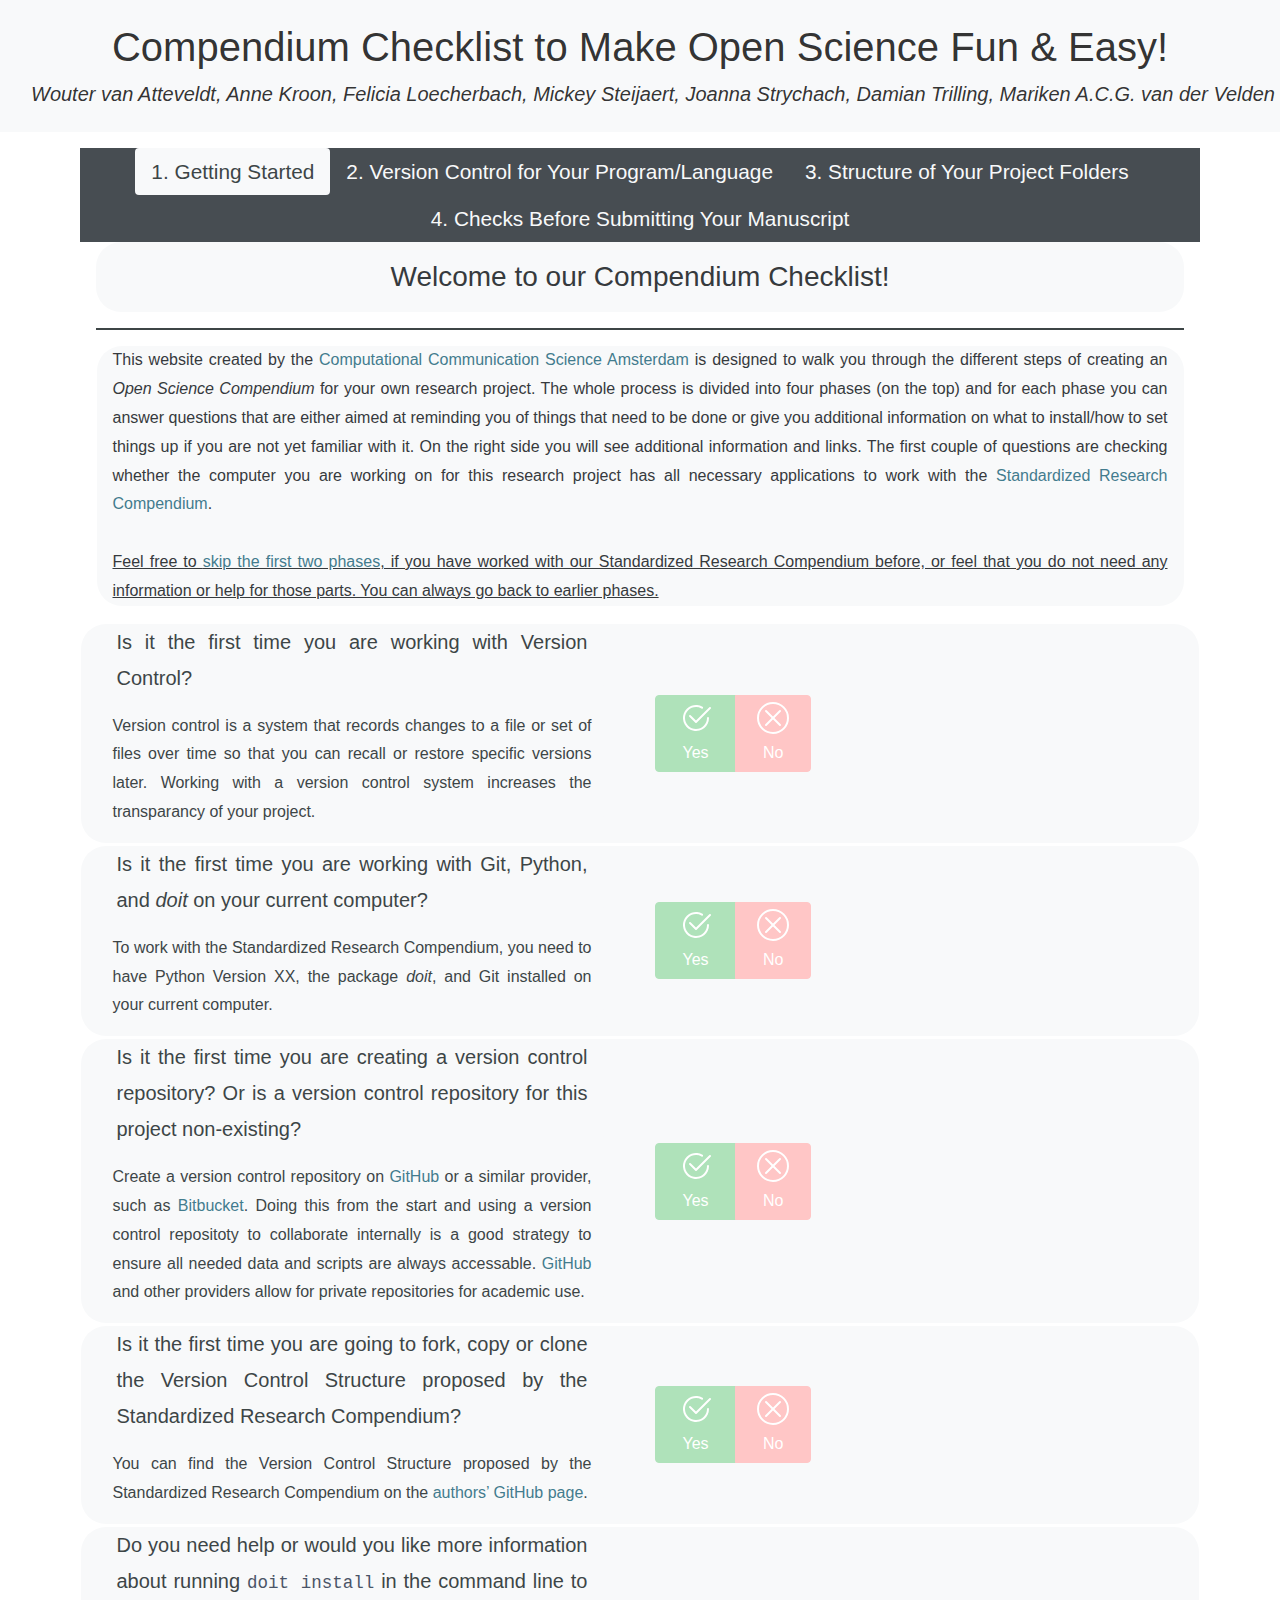
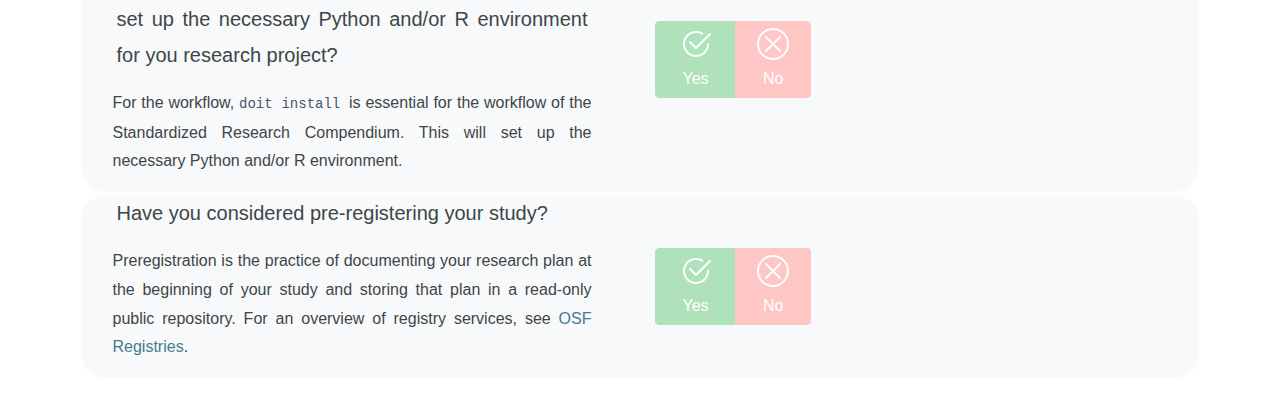
==== commit a288f915: "changes" ====
--- a/mock.html
+++ b/mock.html
@@ -41,7 +41,13 @@
       font-size: 16px;
     }
 
-
+    code{
+      color: rgb(55, 67, 87);
+    }
+
+    a{
+      color: rgb(46, 110, 130);
+    }
         .qquestion, .qcheck, .qadvice {
             background: rgb(248, 249, 250);
             color: rgb(41, 49, 51);
@@ -176,7 +182,7 @@
         <li class="nav-item pill">
             <a class="nav-link " id="pillphase2" data-toggle="tab" role="tab"
                href="#phase2" aria-controls="phase2" aria-selected="False">
-                2. Version Control for Your Program/Langauge
+                2. Version Control for Your Program/Language
             </a>
         </li>
         
@@ -210,13 +216,14 @@
                The first couple of questions are checking whether the computer you are working on for this research project has all necessary
                applications to work with the <a href = "https://github.com/ccs-amsterdam/compendium" target="_blank"> Standardized Research Compendium</a>.
              </br></br>
-               <ins>Feel free to <a href="#" onclick="skiptotab(3)">skip the first two phases</a>, if you have worked with our Compendium before, or feel that you do not need any information or help for those parts.</ins> </p>
+               <ins>Feel free to <a href="#" onclick="skiptotab(3)">skip the first two phases</a>, if you have worked with our Standardized Research Compendium before,
+                 or feel that you do not need any information or help for those parts. You can always go back to earlier phases.</ins>
         
         
           <div class="row question " id="Q1_1">
             <div class="col-md-6 qquestion" style="padding-right: 2em">
               <p class="lead"> <b>Is it the first time you are working with Version Control?</b> </p>
-              <p> Version control is a system that records changes to a file or set of files over time so that you can recall specific versions later.</p>
+              <p> Version control is a system that records changes to a file or set of files over time so that you can recall or restore specific versions later. Working with a version control system increases the transparancy of your project. </p>
             </div>
             <div class="col-md-2 qcheck">
               <div class="btn-group btn-group-toggle" data-toggle="buttons">
@@ -230,10 +237,10 @@
             </div>
             <div class="col-md-4 qadvice">
               <div class="collapse" id="Q1_1_no_advice">
-                <p >I know version control and have worked with it before. </br> </br> If you want to (re)visit or look up some principles of working with version control, A you can find a comprehensive documentation <a href="https://git-scm.com/book/en/v2/" target="_blank"> here</a>.</p>
+                <p >I know version control and have worked with it before. </br> </br> If you want to (re)visit or look up some principles of working with version control, you can find a comprehensive documentation <a href="https://git-scm.com/book/en/v2/" target="_blank"> here</a>.</p>
               </div>
               <div class="collapse" id="Q1_1_yes_advice">
-                <p>Ever produced a text document, script or datafile with a title looking like this: <em>"FinalVersion2.0_REVISITED18may_FL"</em>?</br> Click on more information to learn how to organize your scripts in a reproducible, open, and transparent manner.</p>
+                <p>Ever produced a text document, script or datafile with a title looking like this: <em>"FinalVersion2.0_REVISITED18may_FL"</em>?</br> Click on more information to learn how to organize your scripts in a reproducible, open, and transparent manner, and an additional advantage, you wil no longer produce files with such titles.</p>
                 <!-- Button to Open the Modal -->
                 <div class="col text-center">
                   <button type="button" class="btn btn-primary" data-toggle="modal" data-target="#myModal" >
@@ -251,7 +258,7 @@
                       </div>
                       <!-- Modal body -->
                       <div class="modal-body">
-                        <p>  When working on vast, collaborative scientific projects, keeping track of different versions of your work can be a burden. Still, it is important to store older versions - not only because you might want to revert changes later on in the process, but also because you want to get insight into what changes your coworkers made to your precious file. <br/> Luckily, there now exist digital version control systems, that make version control easy and understandable. Such version control systems save not only new files that you save to the system, but also the changes between the old and new version. This way, you can easily keep track of changes and revert to old versions (or even combine different "branches" of a file) as you please.  <br/> Right now, the most popular software amongst scientists for doing this is Git, a prrogram that manages "repositories" (the "folder" with your project), which stores files and each file's revision history. <a href="https://github.com/" target="_blank"> Github.com </a> is an cloud web server which offers the opportunity to store your repository remotely, to easily collabore on projects with colleagues. A comprehensive documentation on getting started with Git can be found <a href="https://git-scm.com/book/en/v2/" target="_blank"> here</a>. </p>
+                        <p>  When working on vast, collaborative scientific projects, keeping track of different versions of your work can be a burden. Still, it is important to store older versions - not only because you might want to revert changes later on in the process, but also because you want to get insight into what changes your coworkers made to your precious file. <br/> <br/> Luckily, there now exist digital version control systems, that make version control easy and understandable. Such version control systems save not only new files that you save to the system, but also the changes between the old and new version. This way, you can easily keep track of changes and revert to old versions (or even combine different "branches" of a file) as you please.  <br/><br/> Right now, the most popular software amongst scientists for doing this is Git, a prrogram that manages "repositories" (the "folder" with your project), which stores files and each file's revision history. <a href="https://github.com/" target="_blank"> Github.com </a> is an cloud web server which offers the opportunity to store your repository remotely, to easily collabore on projects with colleagues. A comprehensive documentation on getting started with Git can be found <a href="https://git-scm.com/book/en/v2/" target="_blank"> here</a>. </p>
                       </div>
                       <!-- Modal footer -->
                       <div class="modal-footer">
@@ -266,8 +273,8 @@
         
           <div class="row question " id="Q1_2">
             <div class="col-md-6 qquestion" style="padding-right: 2em">
-              <p class="lead"> <b>Is it the first time you are working with Git, Python, and Doit on your current computer?</b> </p>
-              <p> All the things you need.</p>
+              <p class="lead"> <b>Is it the first time you are working with Git, Python, and <em>doit</em> on your current computer?</b> </p>
+              <p> To work with the Standardized Research Compendium, you need to have Python Version XX, the package <em>doit</em>, and Git installed on your current computer. </p>
             </div>
             <div class="col-md-2 qcheck">
               <div class="btn-group btn-group-toggle" data-toggle="buttons">
@@ -281,7 +288,7 @@
             </div>
             <div class="col-md-4 qadvice">
               <div class="collapse" id="Q1_2_no_advice">
-                <p >I have all of this installed. </br> </br> If you want to look into the advantages of the combination of Git, Python and Doit, have a look at <a href = "https://github.com/ccs-amsterdam/compendium" target="_blank"> our Github page</a>. </p>
+                <p >I have all of this installed. </br> </br> If you want to look into the advantages of the combination of Git, Python and <em>doit</em>, have a look at <a href = "https://github.com/ccs-amsterdam/compendium" target="_blank"> our GitHub page</a>. </p>
               </div>
               <div class="collapse" id="Q1_2_yes_advice">
                 <p>I need help with it</p>
@@ -318,7 +325,7 @@
           <div class="row question collapse" id="Q1_3">
             <div class="col-md-6 qquestion" style="margin-left: 2em; margin-right: -2em;padding-right: 2em">
               <p class="lead"> <b>Is this the first time you are working with Git on this computer?</b> </p>
-              <p> To get you all the code.</p>
+              <p> <a href="https://en.wikipedia.org/wiki/Git" target="_blank"> Git</a> is a distributed version-control system for tracking changes in source code during software development.</p>
             </div>
             <div class="col-md-2 qcheck">
               <div class="btn-group btn-group-toggle" data-toggle="buttons">
@@ -332,7 +339,7 @@
             </div>
             <div class="col-md-4 qadvice">
               <div class="collapse" id="Q1_3_no_advice">
-                <p >I have this Python version installed.</p>
+                <p >I have Git installed on this computer. </br> </br> You can find a comprehensive documentation of working with Git <a href="https://git-scm.com/book/en/v2/" target="_blank"> here</a>.</p>
               </div>
               <div class="collapse" id="Q1_3_yes_advice">
                 <p>I need help with it.</p>
@@ -372,7 +379,7 @@
           <div class="row question collapse" id="Q1_4">
             <div class="col-md-6 qquestion" style="margin-left: 2em; margin-right: -2em;padding-right: 2em">
               <p class="lead"> <b>Is this the first time you are working with Python version x on your current computer?</b> </p>
-              <p> To not get any conflicts.</p>
+              <p> <a href="https://en.wikipedia.org/wiki/History_of_Python" target="_blank"> Python has developed over time</a>, using different version can cause conflicts with the proposed workflow of the Standardized Research Compendium.</p>
             </div>
             <div class="col-md-2 qcheck">
               <div class="btn-group btn-group-toggle" data-toggle="buttons">
@@ -386,7 +393,7 @@
             </div>
             <div class="col-md-4 qadvice">
               <div class="collapse" id="Q1_4_no_advice">
-                <p >I have this Python version installed.</p>
+                <p >I have this Python version installed. </br> </br> You can find elaborate documentation on working with Python <a href="https://wiki.python.org/moin/" target="_blank">here</a>.</p>
               </div>
               <div class="collapse" id="Q1_4_yes_advice">
                 <p>I have not yet installed this Python version. </p>
@@ -425,8 +432,8 @@
         
           <div class="row question collapse" id="Q1_5">
             <div class="col-md-6 qquestion" style="margin-left: 2em; margin-right: -2em;padding-right: 2em">
-              <p class="lead"> <b>Is it the first time you will be working with the Python package Doit on the current computer?</b> </p>
-              <p> To follow the workflow.</p>
+              <p class="lead"> <b>Is it the first time you will be working with the Python package <a href="https://pydoit.org/contents.html" target="_blank"> <em>doit</em></a> on the current computer?</b> </p>
+              <p> <em>doit</em> is a modern open-source build-tool written in python designed to be simple to use and flexible to deal with complex work-flows.</p>
             </div>
             <div class="col-md-2 qcheck">
               <div class="btn-group btn-group-toggle" data-toggle="buttons">
@@ -440,7 +447,7 @@
             </div>
             <div class="col-md-4 qadvice">
               <div class="collapse" id="Q1_5_no_advice">
-                <p >I have Doit installed.</p>
+                <p >I have run <code>pip install doit</code> and thereby have installed <em>doit</em> on my computer. </br> </br> You can find more information on <em>doit</em> <a href="https://pydoit.org/" target="_blank">here</a>.</p>
               </div>
               <div class="collapse" id="Q1_5_yes_advice">
                 <p>I need help with it.</p>
@@ -480,8 +487,8 @@
         
           <div class="row question " id="Q1_6">
             <div class="col-md-6 qquestion" style="padding-right: 2em">
-              <p class="lead"> <b>Is it the first time you are creating a version control repository? Or is a version control for this project non-existing?</b> </p>
-              <p> To follow the workflow.</p>
+              <p class="lead"> <b>Is it the first time you are creating a version control repository? Or is a version control repository for this project non-existing?</b> </p>
+              <p> Create a version control repository on <a href="https://github.com/" target="_blank">GitHub</a> or a similar provider, such as <a href="https://bitbucket.org/product" target="_blank"> Bitbucket</a>. Doing this from the start and using a version control repositoty to collaborate internally is a good strategy to ensure all needed data and scripts are always accessable. <a href="https://github.com/" target="_blank">GitHub</a> and other providers allow for private repositories for academic use. </p>
             </div>
             <div class="col-md-2 qcheck">
               <div class="btn-group btn-group-toggle" data-toggle="buttons">
@@ -495,7 +502,7 @@
             </div>
             <div class="col-md-4 qadvice">
               <div class="collapse" id="Q1_6_no_advice">
-                <p >I have created a version control repo.</p>
+                <p >I have created a version control repo.</br> </br> You can find a comprehensive documentation of working with a Git repo <a href="https://git-scm.com/book/en/v2/Git-Basics-Getting-a-Git-Repository" target="_blank"> here</a>.</p>
               </div>
               <div class="collapse" id="Q1_6_yes_advice">
                 <p>I need help with it.</p>
@@ -533,8 +540,8 @@
         
           <div class="row question " id="Q1_7">
             <div class="col-md-6 qquestion" style="padding-right: 2em">
-              <p class="lead"> <b>Is it the first time you are going to fork, copy or clone the Version Control Structure proposed by the Standardixed Research Compendium?</b> </p>
-              <p> You can find it on the authors Github page.</p>
+              <p class="lead"> <b>Is it the first time you are going to fork, copy or clone the Version Control Structure proposed by the Standardized Research Compendium?</b> </p>
+              <p> You can find the Version Control Structure proposed by the Standardized Research Compendium on the <a href="https://github.com/ccs-amsterdam/compendium" target="_blank"> authors’ GitHub page</a>.</p>
             </div>
             <div class="col-md-2 qcheck">
               <div class="btn-group btn-group-toggle" data-toggle="buttons">
@@ -548,7 +555,7 @@
             </div>
             <div class="col-md-4 qadvice">
               <div class="collapse" id="Q1_7_no_advice">
-                <p >I have forked, copied or cloned it.</p>
+                <p >I have forked, copied or cloned the Version Control Structure from the authors’ Github page.. </br> </br> Here you can find a comprehensive documentation of <a href="https://git-scm.com/book/en/v2/GitHub-Contributing-to-a-Project" target="_blank"> forking</a>,<a href="https://git-scm.com/book/en/v2/Git-Basics-Getting-a-Git-Repository" target="_blank"> copying</a>, or <a href="https://git-scm.com/docs/git-clone" target="_blank"> cloning</a>.</p>
               </div>
               <div class="collapse" id="Q1_7_yes_advice">
                 <p>I need help with it.</p>
@@ -564,7 +571,7 @@
                     <div class="modal-content">
                       <!-- Modal Header -->
                       <div class="modal-header">
-                        <h4 class="modal-title" id="Q1_7_info_box_header">Forking the compendiium structure</h4>
+                        <h4 class="modal-title" id="Q1_7_info_box_header">Forking the compendium structure</h4>
                         <button type="button" class="close" data-dismiss="modal">&times;</button>
                       </div>
                       <!-- Modal body -->
@@ -586,8 +593,8 @@
         
           <div class="row question " id="Q1_8">
             <div class="col-md-6 qquestion" style="padding-right: 2em">
-              <p class="lead"> <b>Would you like guidance or more information about running doit install in the command line to set up the necessary Python and/or R environment for you research project?</b> </p>
-              <p> Getting the system running.</p>
+              <p class="lead"> <b>Do you need help or would you like more information about running <code>doit install</code> in the command line to set up the necessary Python and/or R environment for you research project?</b> </p>
+              <p> For the workflow, <code> doit install </code> is essential for the workflow of the Standardized Research Compendium. This will set up the necessary Python and/or R environment.</p>
             </div>
             <div class="col-md-2 qcheck">
               <div class="btn-group btn-group-toggle" data-toggle="buttons">
@@ -601,7 +608,7 @@
             </div>
             <div class="col-md-4 qadvice">
               <div class="collapse" id="Q1_8_no_advice">
-                <p >I have run doit install or know how to do it.</p>
+                <p >I have run <code>doit install</code> or know how to do it.</br> </br> You can find more information on installing <em>doit</em> <a href="https://pydoit.org/install.html" target="_blank">here</a>.</p>
               </div>
               <div class="collapse" id="Q1_8_yes_advice">
                 <p>I need help with it.</p>
@@ -640,7 +647,7 @@
           <div class="row question " id="Q1_9">
             <div class="col-md-6 qquestion" style="padding-right: 2em">
               <p class="lead"> <b>Have you considered pre-registering your study?</b> </p>
-              <p> Promoting open science.</p>
+              <p> Preregistration is the practice of documenting your research plan at the beginning of your study and storing that plan in a read-only public repository. For an overview of registry services, see <a href="https://osf.io/registries" target="_blank"> OSF Registries</a>.</p>
             </div>
             <div class="col-md-2 qcheck">
               <div class="btn-group btn-group-toggle" data-toggle="buttons">
@@ -654,10 +661,10 @@
             </div>
             <div class="col-md-4 qadvice">
               <div class="collapse" id="Q1_9_no_advice">
-                <p >Not applicable for my study (anymore).</p>
+                <p >Pre-registration is not applicable for my study (anymore). </br> </br> For research that uses existing datasets, there is an increased risk of analysts being biased by preliminary trends in the dataset. <a href="https://osf.io/x4gzt/" target="_blank"> This page</a> provides a framework for preregistering studies that use existing data. </p>
               </div>
               <div class="collapse" id="Q1_9_yes_advice">
-                <p>I plan to preregister my study.</p>
+                <p>I plan to preregister my study. </br> </br> <a href="https://www.nature.com/articles/s41562-019-0772-6" target="_blank">This article</a>, published in <em>Nature</em>, entitled <i>A Consensus-Based Transparency Checklist</i> aims to improve and document the transparency of research reports in social and behavioural research. Their accompanying <a href="http://www.shinyapps.org/apps/TransparencyChecklist/" target="_blank">online application</a> allows users to answer a series of questions and generates a report that they can submit with their manuscript or post to a public repository.</p>
                 <!-- Button to Open the Modal -->
                 <div class="col text-center">
                   <button type="button" class="btn btn-primary" data-toggle="modal" data-target="#myModal" >
@@ -700,8 +707,8 @@
         
           <div class="row question " id="Q2_0">
             <div class="col-md-6 qquestion" style="padding-right: 2em">
-              <p class="lead"> <b>Does your project use python?</b> </p>
-              <p> Python is an interpreted, high-level, general-purpose programming language.</p>
+              <p class="lead"> <b>Does your project use Python?</b> </p>
+              <p> <a href="https://www.python.org/" target="_blank">Python</a>  is an interpreted, high-level, general-purpose programming language.</p>
             </div>
             <div class="col-md-2 qcheck">
               <div class="btn-group btn-group-toggle" data-toggle="buttons">
@@ -751,8 +758,8 @@
         
           <div class="row question collapse" id="Q2_1">
             <div class="col-md-6 qquestion" style="margin-left: 2em; margin-right: -2em;padding-right: 2em">
-              <p class="lead"> <b>Have you activated the environment for version control of the package?</b> </p>
-              <p> This means...</p>
+              <p class="lead"> <b>Do you need help with <a href="https://packaging.python.org/guides/installing-using-pip-and-virtual-environments/" target="_blank">activating the environment</a> for version control of the package?</b> </p>
+              <p> Explain <code>dodo.py</code></p>
             </div>
             <div class="col-md-2 qcheck">
               <div class="btn-group btn-group-toggle" data-toggle="buttons">
@@ -803,7 +810,7 @@
           <div class="row question " id="Q2_2">
             <div class="col-md-6 qquestion" style="padding-right: 2em">
               <p class="lead"> <b>Does your project use R?</b> </p>
-              <p> R is a programming language for statistical computing and graphics.</p>
+              <p> <a href="https://www.r-project.org/about.html" target="_blank">R</a> is a programming language for statistical computing and graphics. If you are a beginning user of R, please visit the <a href="https://github.com/ccs-amsterdam/r-course-material" target="_blank">CCS GitHub page</a> for tutorials.</p>
             </div>
             <div class="col-md-2 qcheck">
               <div class="btn-group btn-group-toggle" data-toggle="buttons">
@@ -853,8 +860,8 @@
         
           <div class="row question collapse" id="Q2_3">
             <div class="col-md-6 qquestion" style="margin-left: 2em; margin-right: -2em;padding-right: 2em">
-              <p class="lead"> <b>Is it the first you will be working with the packrat package?</b> </p>
-              <p> You can find it here.</p>
+              <p class="lead"> <b>Is it the first you will be working with the <em>packrat</em> package?</b> </p>
+              <p> <a href="https://rstudio.github.io/packrat/" target="_blank"><em>packrat</em></a> is a dependency management system for R packages.</p>
             </div>
             <div class="col-md-2 qcheck">
               <div class="btn-group btn-group-toggle" data-toggle="buttons">
@@ -868,7 +875,7 @@
             </div>
             <div class="col-md-4 qadvice">
               <div class="collapse" id="Q2_3_no_advice">
-                <p >I have installed it or worked with it before.</p>
+                <p >I have installed <em>packrat</em> or worked with it before. </br> </br> You can find information about the <em>packrat</em> package <a href="https://cran.r-project.org/web/packages/packrat/index.html" target="_blank">here</a>, or you can visit the short online tutorial  <a href="https://rstudio.github.io/packrat/" target="_blank">here</a> to revisit some of the <em>packrat</em> principles.</p>
               </div>
               <div class="collapse" id="Q2_3_yes_advice">
                 <p>I need help with it.</p>
@@ -904,8 +911,8 @@
         
           <div class="row question " id="Q2_4">
             <div class="col-md-6 qquestion" style="padding-right: 2em">
-              <p class="lead"> <b>Does your project use another analysis language</b> </p>
-              <p> If you used SPSS/Stata/SAS/MatLAb or anything else.</p>
+              <p class="lead"> <b>Does your project use another – not open source – analysis language?</b> </p>
+              <p> If you used SPSS/Stata/SAS/MatLab/Atlas TI or anything else.</p>
             </div>
             <div class="col-md-2 qcheck">
               <div class="btn-group btn-group-toggle" data-toggle="buttons">
@@ -922,25 +929,25 @@
                 <p ></p>
               </div>
               <div class="collapse" id="Q2_4_yes_advice">
-                <p></p>
-                <!-- Button to Open the Modal -->
-                <div class="col text-center">
-                  <button type="button" class="btn btn-primary" data-toggle="modal" data-target="#myModal" >
-                    <b> More Information</b>
-                  </button>
-                </div>
-                <!-- The Modal -->
-                <div class="modal fade" id="myModal">
-                  <div class="modal-dialog modal-dialog-centered">
-                    <div class="modal-content">
-                      <!-- Modal Header -->
-                      <div class="modal-header">
-                        <h4 class="modal-title" id="Q2_4_info_box_header"></h4>
-                        <button type="button" class="close" data-dismiss="modal">&times;</button>
-                      </div>
-                      <!-- Modal body -->
-                      <div class="modal-body">
-                        <p>   </p>
+                <p>Add what to do to make the compendium reproducible</p>
+                <!-- Button to Open the Modal -->
+                <div class="col text-center">
+                  <button type="button" class="btn btn-primary" data-toggle="modal" data-target="#myModal" >
+                    <b> More Information</b>
+                  </button>
+                </div>
+                <!-- The Modal -->
+                <div class="modal fade" id="myModal">
+                  <div class="modal-dialog modal-dialog-centered">
+                    <div class="modal-content">
+                      <!-- Modal Header -->
+                      <div class="modal-header">
+                        <h4 class="modal-title" id="Q2_4_info_box_header">Other programs and Compendium</h4>
+                        <button type="button" class="close" data-dismiss="modal">&times;</button>
+                      </div>
+                      <!-- Modal body -->
+                      <div class="modal-body">
+                        <p>  Add what to do to make the compendium reproducible </p>
                       </div>
                       <!-- Modal footer -->
                       <div class="modal-footer">
@@ -956,7 +963,7 @@
           <div class="row question collapse" id="Q2_5">
             <div class="col-md-6 qquestion" style="margin-left: 2em; margin-right: -2em;padding-right: 2em">
               <p class="lead"> <b>Do you install any extensions when cleaning, processing and/or analyzing the data in your research project?</b> </p>
-              <p> So that others know what they need for your project.</p>
+              <p> Proprietary data refers to any set of statistics, information, or documentation which is controlled solely by you or a third party. The data is typically protected by copyright law, trade secret laws, and even by patent agreement, in some cases.</p>
             </div>
             <div class="col-md-2 qcheck">
               <div class="btn-group btn-group-toggle" data-toggle="buttons">
@@ -1016,7 +1023,7 @@
           <div class="row question " id="Q3_1">
             <div class="col-md-6 qquestion" style="padding-right: 2em">
               <p class="lead"> <b>Are multiple researchers involved in this project?</b> </p>
-              <p> Important to keep track of who does what.</p>
+              <p> Regardless of whether you work alone or in a team, commit early, commit often: Don’t procrastinate with adding code or material to GitHub. At a minimum, push changes after every day, but ideally after every coherent change, even if it is work in progress.</p>
             </div>
             <div class="col-md-2 qcheck">
               <div class="btn-group btn-group-toggle" data-toggle="buttons">
@@ -1030,30 +1037,28 @@
             </div>
             <div class="col-md-4 qadvice">
               <div class="collapse" id="Q3_1_no_advice">
-                <p >I worked alone on this project</p>
+                <p >If you work on a project on your own, it is very crucial that you commit the changes that you make to your project early and often. This way you can keep track of what you are doing, make sure no data or code is lost and have the ability to work on your project from anywhere. You can find more information on what that is and how to do it <a href="https://git-scm.com/book/en/v2/Git-Basics-Recording-Changes-to-the-Repository" target="_blank">here</a> and <a href="https://git-scm.com/book/en/v2/Git-Basics-Viewing-the-Commit-History" target="_blank">here</a>.</p>
               </div>
               <div class="collapse" id="Q3_1_yes_advice">
-                <p>This is a team project</p>
-                <!-- Button to Open the Modal -->
-                <div class="col text-center">
-                  <button type="button" class="btn btn-primary" data-toggle="modal" data-target="#myModal" >
-                    <b> More Information</b>
-                  </button>
-                </div>
-                <!-- The Modal -->
-                <div class="modal fade" id="myModal">
-                  <div class="modal-dialog modal-dialog-centered">
-                    <div class="modal-content">
-                      <!-- Modal Header -->
-                      <div class="modal-header">
-                        <h4 class="modal-title" id="Q3_1_info_box_header">Working alone or in a team</h4>
-                        <button type="button" class="close" data-dismiss="modal">&times;</button>
-                      </div>
-                      <!-- Modal body -->
-                      <div class="modal-body">
-                        <p>  If you work on a project no your own, it is very crucial that you commit the changes that you make to your project early and often. This way you can keep track of what you are doing, make sure no data or code is lost and have the ability to work on your project from anywhere. You can find more information on what that is and how to do it here (https://git-scm.com/book/en/v2/Git-Basics-Recording-Changes-to-the-Repository) and here (https://git-scm.com/book/en/v2/Git-Basics-Viewing-the-Commit-History).
-
-If you work together in a team, you also should commit early and often (see above), but you additionally also need to take care of managing a project or even an orgainzation. That way you make sure that the work of everyone gets organized the right way and you can all collaborate on one folder structure. You can find information on this here (https://git-scm.com/book/en/v2/GitHub-Maintaining-a-Project) and here (https://git-scm.com/book/en/v2/GitHub-Managing-an-organization). </p>
+                <p>If you work together in a team, you also should commit early and often (see <a href="https://git-scm.com/book/en/v2/Git-Basics-Recording-Changes-to-the-Repository" target="_blank">here</a> and <a href="https://git-scm.com/book/en/v2/Git-Basics-Viewing-the-Commit-History" target="_blank">here</a>), but you additionally also need to take care of managing a project or even an orgainzation. That way you make sure that the work of everyone gets organized the right way and you can all collaborate on one folder structure. You can find information on this <a href="https://git-scm.com/book/en/v2/GitHub-Maintaining-a-Project" target="_blank">here</a> and <a href="https://git-scm.com/book/en/v2/GitHub-Managing-an-organization" target="_blank">here</a>.</p>
+                <!-- Button to Open the Modal -->
+                <div class="col text-center">
+                  <button type="button" class="btn btn-primary" data-toggle="modal" data-target="#myModal" >
+                    <b> More Information</b>
+                  </button>
+                </div>
+                <!-- The Modal -->
+                <div class="modal fade" id="myModal">
+                  <div class="modal-dialog modal-dialog-centered">
+                    <div class="modal-content">
+                      <!-- Modal Header -->
+                      <div class="modal-header">
+                        <h4 class="modal-title" id="Q3_1_info_box_header"></h4>
+                        <button type="button" class="close" data-dismiss="modal">&times;</button>
+                      </div>
+                      <!-- Modal body -->
+                      <div class="modal-body">
+                        <p>   </p>
                       </div>
                       <!-- Modal footer -->
                       <div class="modal-footer">
@@ -1069,7 +1074,7 @@
           <div class="row question " id="Q3_2">
             <div class="col-md-6 qquestion" style="padding-right: 2em">
               <p class="lead"> <b>Do you work with proprietary data?</b> </p>
-              <p> Explanation</p>
+              <p> The data that you used for your project is owned by an individual or organization and is important enough to give them a competitive advantage. This could for example be usage data from a social network site or text from newspaper articles. This data is not open to the public and you thus need to take extra measures before you make your GitHub public to not violate any laws. </p>
             </div>
             <div class="col-md-2 qcheck">
               <div class="btn-group btn-group-toggle" data-toggle="buttons">
@@ -1099,12 +1104,12 @@
                     <div class="modal-content">
                       <!-- Modal Header -->
                       <div class="modal-header">
-                        <h4 class="modal-title" id="Q3_2_info_box_header">Proprietary data</h4>
-                        <button type="button" class="close" data-dismiss="modal">&times;</button>
-                      </div>
-                      <!-- Modal body -->
-                      <div class="modal-body">
-                        <p>  The data that you used for your project is owned by an individual or organization and is important enough to give them a competitive advantage. This could for example be usage data from a social network site or text from newspaper articles. This data is not open to the public and you thus need to take extra measures before you make your GitHub public to not violate any laws.  </p>
+                        <h4 class="modal-title" id="Q3_2_info_box_header"></h4>
+                        <button type="button" class="close" data-dismiss="modal">&times;</button>
+                      </div>
+                      <!-- Modal body -->
+                      <div class="modal-body">
+                        <p>   </p>
                       </div>
                       <!-- Modal footer -->
                       <div class="modal-footer">
@@ -1120,7 +1125,7 @@
           <div class="row question " id="Q3_3">
             <div class="col-md-6 qquestion" style="padding-right: 2em">
               <p class="lead"> <b>Do you want to encrypt your data?</b> </p>
-              <p> Explanation</p>
+              <p> Data encryption translates data into another form, or code, so that only people with access to a secret key (formally called a decryption key) or password can read it. Encrypted data is commonly referred to as ciphertext, while unencrypted data is called plaintext. Currently, encryption is one of the most popular and effective data security methods used by organizations. Source: <a href="https://digitalguardian.com/blog/what-data-encryption" target="_blank">The Guardian</a> </br></br> Your data should be encrypted if it is not possible to share your data openly, either because it is proprietary or because it includes sensitive information that cannot be made public as plain text. If you are not sure about matters of encryption and what data need to be encrypted, you should first consult the ethical board of your research institution. </p>
             </div>
             <div class="col-md-2 qcheck">
               <div class="btn-group btn-group-toggle" data-toggle="buttons">
@@ -1134,32 +1139,32 @@
             </div>
             <div class="col-md-4 qadvice">
               <div class="collapse" id="Q3_3_no_advice">
-                <p >I do not want to encrypt my data.</p>
+                <p >Encryption is not needed for the type of data I work with. </p>
               </div>
               <div class="collapse" id="Q3_3_yes_advice">
-                <p>I want to encrypt my data.</p>
-                <!-- Button to Open the Modal -->
-                <div class="col text-center">
-                  <button type="button" class="btn btn-primary" data-toggle="modal" data-target="#myModal" >
-                    <b> More Information</b>
-                  </button>
-                </div>
-                <!-- The Modal -->
-                <div class="modal fade" id="myModal">
-                  <div class="modal-dialog modal-dialog-centered">
-                    <div class="modal-content">
-                      <!-- Modal Header -->
-                      <div class="modal-header">
-                        <h4 class="modal-title" id="Q3_3_info_box_header">Encryption</h4>
-                        <button type="button" class="close" data-dismiss="modal">&times;</button>
-                      </div>
-                      <!-- Modal body -->
-                      <div class="modal-body">
-                        <p>  Data encryption translates data into another form, or code, so that only people with access to a secret key (formally called a decryption key) or password can read it. Encrypted data is commonly referred to as ciphertext, while unencrypted data is called plaintext. Currently, encryption is one of the most popular and effective data security methods used by organizations. (source (https://digitalguardian.com/blog/what-data-encryption)). 
-
-Your data should be encrypted if it is not possible to share your data openly, either because it is proprietary or because it includes sensitive information that cannot be made public as plain text. If you are not sure about matters of encryption and what data need to be encrypted, you should first consult the ethical board of your research institution. 
-
-Information on how to encrypt your data in your research compendium can be found here: (ADD LINK) </p>
+                <p>I want to encrypt my data. </br></br> Information on how to encrypt your data in your research compendium can be found by clicking on the button below.</p>
+                <!-- Button to Open the Modal -->
+                <div class="col text-center">
+                  <button type="button" class="btn btn-primary" data-toggle="modal" data-target="#myModal" >
+                    <b> More Information</b>
+                  </button>
+                </div>
+                <!-- The Modal -->
+                <div class="modal fade" id="myModal">
+                  <div class="modal-dialog modal-dialog-centered">
+                    <div class="modal-content">
+                      <!-- Modal Header -->
+                      <div class="modal-header">
+                        <h4 class="modal-title" id="Q3_3_info_box_header"></h4>
+                        <button type="button" class="close" data-dismiss="modal">&times;</button>
+                      </div>
+                      <!-- Modal body -->
+                      <div class="modal-body">
+                        <p>  
+
+
+
+ </p>
                       </div>
                       <!-- Modal footer -->
                       <div class="modal-footer">
@@ -1175,7 +1180,7 @@
           <div class="row question " id="Q3_4">
             <div class="col-md-6 qquestion" style="padding-right: 2em">
               <p class="lead"> <b>Does your project involve data processing or cleaning?</b> </p>
-              <p> Explanation [WvA: not sure I actually understood this question]</p>
+              <p> Raw data is the data that you collected e.g. in your survey, your experiment, the data you scraped or retrieved from an API. There are many different forms of raw data - the important thing is that it has not been through any form of processing yet. It is crucial to preserve the raw data of your project if possible. Processed data is raw data that was modified by certain forms of data cleaning and processing such as dealing with missing values, making scales, aggregating data etc. In a research compendium, you should put the raw data in the "raw" folder (possibly encrypted).</p>
             </div>
             <div class="col-md-2 qcheck">
               <div class="btn-group btn-group-toggle" data-toggle="buttons">
@@ -1189,32 +1194,28 @@
             </div>
             <div class="col-md-4 qadvice">
               <div class="collapse" id="Q3_4_no_advice">
-                <p >I work with the raw data.</p>
+                <p >I work with the raw data. This means my paper/report does not produce any visualization or analysis of the data. Remember that data visualizations makes it easier to communicate your ideas and findings to other people. </p>
               </div>
               <div class="collapse" id="Q3_4_yes_advice">
-                <p>I work with processed data.</p>
-                <!-- Button to Open the Modal -->
-                <div class="col text-center">
-                  <button type="button" class="btn btn-primary" data-toggle="modal" data-target="#myModal" >
-                    <b> More Information</b>
-                  </button>
-                </div>
-                <!-- The Modal -->
-                <div class="modal fade" id="myModal">
-                  <div class="modal-dialog modal-dialog-centered">
-                    <div class="modal-content">
-                      <!-- Modal Header -->
-                      <div class="modal-header">
-                        <h4 class="modal-title" id="Q3_4_info_box_header">Raw and processed data</h4>
-                        <button type="button" class="close" data-dismiss="modal">&times;</button>
-                      </div>
-                      <!-- Modal body -->
-                      <div class="modal-body">
-                        <p>  Raw data is the data that you collected e.g. in your survey, your experiment, the data you scraped or retrieved from an API. There are many different forms of raw data - the important thing is that it has not been through any form of processing yet. It is crucial to preserve the raw data of your project if possible. 
-
-Processed data is raw data that was modified by certain forms of data cleaning and processing such as dealing with missing values, making scales, aggregating data etc. 
-
-In a research compendium, you should put the raw data in the "raw" folder (possibly encrypted) (MORE INFO NEEDED HERE) </p>
+                <p>I work with processed data. The follow-up question check whether the folder structure to make <b>Open Science Fun &amp Easy </b> offered by The Standardized Research Compendium is in tact.</p>
+                <!-- Button to Open the Modal -->
+                <div class="col text-center">
+                  <button type="button" class="btn btn-primary" data-toggle="modal" data-target="#myModal" >
+                    <b> More Information</b>
+                  </button>
+                </div>
+                <!-- The Modal -->
+                <div class="modal fade" id="myModal">
+                  <div class="modal-dialog modal-dialog-centered">
+                    <div class="modal-content">
+                      <!-- Modal Header -->
+                      <div class="modal-header">
+                        <h4 class="modal-title" id="Q3_4_info_box_header"></h4>
+                        <button type="button" class="close" data-dismiss="modal">&times;</button>
+                      </div>
+                      <!-- Modal body -->
+                      <div class="modal-body">
+                        <p>   </p>
                       </div>
                       <!-- Modal footer -->
                       <div class="modal-footer">
@@ -1230,7 +1231,7 @@
           <div class="row question collapse" id="Q3_5">
             <div class="col-md-6 qquestion" style="margin-left: 2em; margin-right: -2em;padding-right: 2em">
               <p class="lead"> <b>Have you written functions yourself on which the data-processing or analysis depend?</b> </p>
-              <p> Explanation</p>
+              <p> Often you use already existing functions (pieces of code to be reused) from packages. This is very common for example for R or Python. Sometimes, however, you will need your own specialized functions to deal with your data or do analyses. It is then important to preserve the code that you used in the compendium so that other researchers can re-run your analyses and adapt them where necessary.</p>
             </div>
             <div class="col-md-2 qcheck">
               <div class="btn-group btn-group-toggle" data-toggle="buttons">
@@ -1260,12 +1261,12 @@
                     <div class="modal-content">
                       <!-- Modal Header -->
                       <div class="modal-header">
-                        <h4 class="modal-title" id="Q3_5_info_box_header">Functions</h4>
-                        <button type="button" class="close" data-dismiss="modal">&times;</button>
-                      </div>
-                      <!-- Modal body -->
-                      <div class="modal-body">
-                        <p>  Often you use already existing functions (pieces of code to be reused) from packages. This is very common for example for R or Python. Sometimes, however, you will need your own specialized functions to deal with your data or do analyses. It is then important to preserve the code that you used in the compendium so that other researchers can re-run your analyses and adapt them where necessary. </p>
+                        <h4 class="modal-title" id="Q3_5_info_box_header"></h4>
+                        <button type="button" class="close" data-dismiss="modal">&times;</button>
+                      </div>
+                      <!-- Modal body -->
+                      <div class="modal-body">
+                        <p>   </p>
                       </div>
                       <!-- Modal footer -->
                       <div class="modal-footer">
@@ -1281,7 +1282,7 @@
           <div class="row question collapse" id="Q3_6">
             <div class="col-md-6 qquestion" style="margin-left: 2em; margin-right: -2em;padding-right: 2em">
               <p class="lead"> <b>Have you saved the functions in a script in the folder src/lib?</b> </p>
-              <p> Explanation</p>
+              <p> </p>
             </div>
             <div class="col-md-2 qcheck">
               <div class="btn-group btn-group-toggle" data-toggle="buttons">
@@ -1332,7 +1333,7 @@
           <div class="row question collapse" id="Q3_7">
             <div class="col-md-6 qquestion" style="margin-left: 2em; margin-right: -2em;padding-right: 2em">
               <p class="lead"> <b>Have you saved the data cleaning / processing sripts that generate any intermediate or temporary data files needed by the analyses in src/data-processing?</b> </p>
-              <p> Explanation</p>
+              <p> </p>
             </div>
             <div class="col-md-2 qcheck">
               <div class="btn-group btn-group-toggle" data-toggle="buttons">
@@ -1382,8 +1383,8 @@
         
           <div class="row question collapse" id="Q3_8">
             <div class="col-md-6 qquestion" style="margin-left: 2em; margin-right: -2em;padding-right: 2em">
-              <p class="lead"> <b>Have you saved scripts or notebooks that contain the actual analysis</b> </p>
-              <p>  should produce the files in the folder report?</p>
+              <p class="lead"> <b>Have you saved the files that contain the actual analysis?</b> </p>
+              <p> </p>
             </div>
             <div class="col-md-2 qcheck">
               <div class="btn-group btn-group-toggle" data-toggle="buttons">
@@ -1397,23 +1398,23 @@
             </div>
             <div class="col-md-4 qadvice">
               <div class="collapse" id="Q3_8_no_advice">
-                <p >img/info.svg</p>
+                <p >I have saved them.</p>
               </div>
               <div class="collapse" id="Q3_8_yes_advice">
-                <p>img/yes.svg</p>
-                <!-- Button to Open the Modal -->
-                <div class="col text-center">
-                  <button type="button" class="btn btn-primary" data-toggle="modal" data-target="#myModal" >
-                    <b> More Information</b>
-                  </button>
-                </div>
-                <!-- The Modal -->
-                <div class="modal fade" id="myModal">
-                  <div class="modal-dialog modal-dialog-centered">
-                    <div class="modal-content">
-                      <!-- Modal Header -->
-                      <div class="modal-header">
-                        <h4 class="modal-title" id="Q3_8_info_box_header">Saved_datasets</h4>
+                <p>I have saved them.</p>
+                <!-- Button to Open the Modal -->
+                <div class="col text-center">
+                  <button type="button" class="btn btn-primary" data-toggle="modal" data-target="#myModal" >
+                    <b> More Information</b>
+                  </button>
+                </div>
+                <!-- The Modal -->
+                <div class="modal fade" id="myModal">
+                  <div class="modal-dialog modal-dialog-centered">
+                    <div class="modal-content">
+                      <!-- Modal Header -->
+                      <div class="modal-header">
+                        <h4 class="modal-title" id="Q3_8_info_box_header"></h4>
                         <button type="button" class="close" data-dismiss="modal">&times;</button>
                       </div>
                       <!-- Modal body -->
@@ -1434,7 +1435,7 @@
           <div class="row question collapse" id="Q3_9">
             <div class="col-md-6 qquestion" style="margin-left: 2em; margin-right: -2em;padding-right: 2em">
               <p class="lead"> <b>Have you saved the finished data sets that are of general interest in results/datasets?</b> </p>
-              <p> Explanation</p>
+              <p> </p>
             </div>
             <div class="col-md-2 qcheck">
               <div class="btn-group btn-group-toggle" data-toggle="buttons">
@@ -1485,7 +1486,7 @@
           <div class="row question collapse" id="Q3_10">
             <div class="col-md-6 qquestion" style="margin-left: 2em; margin-right: -2em;padding-right: 2em">
               <p class="lead"> <b>Have you saved the written descriptions of results, i.e. a final paper in results/report?</b> </p>
-              <p> Explanation</p>
+              <p> </p>
             </div>
             <div class="col-md-2 qcheck">
               <div class="btn-group btn-group-toggle" data-toggle="buttons">
@@ -1536,7 +1537,7 @@
           <div class="row question collapse" id="Q3_11">
             <div class="col-md-6 qquestion" style="margin-left: 2em; margin-right: -2em;padding-right: 2em">
               <p class="lead"> <b>Are your analyses in the paper visualized?</b> </p>
-              <p> Explanation</p>
+              <p> Graphs and charts let you explore and learn about the structure of the information you collect. Good data visualizations also make it easier to communicate your ideas and findings to other people. </p>
             </div>
             <div class="col-md-2 qcheck">
               <div class="btn-group btn-group-toggle" data-toggle="buttons">
@@ -1587,7 +1588,7 @@
           <div class="row question collapse" id="Q3_12">
             <div class="col-md-6 qquestion" style="margin-left: 2em; margin-right: -2em;padding-right: 2em">
               <p class="lead"> <b>Have you saved the figures in results/figures?</b> </p>
-              <p> Explanation</p>
+              <p> </p>
             </div>
             <div class="col-md-2 qcheck">
               <div class="btn-group btn-group-toggle" data-toggle="buttons">
@@ -1641,13 +1642,13 @@
              role="tabpanel" aria-labelledby="phase4-tab" style="margin-left: 1em; margin-right: -1em;padding-right: 2em">
         
           <h3>Finish Your Project's Compendium!</h3> <hr />
-          <p>These questions allow you to conduct the final checks for your online compendium before submitting your manuscript.</p>
+          <p>These four questions allow you to conduct the final checks for your online compendium before submitting your manuscript.</p>
         
         
           <div class="row question " id="Q4_2">
             <div class="col-md-6 qquestion" style="padding-right: 2em">
               <p class="lead"> <b>Does the code in your compendium produce all statistics, tables, figures, etc. in your manuscript?</b> </p>
-              <p> Explanation.</p>
+              <p> Open science, i.e. “making the content and process of producing evidence and claims transparent and accessible to others” (Munafo et al., 2017, p. 5) improves the robustness of scientific research by contributing to reproducibility, replicability, and generalizability of findings.</p>
             </div>
             <div class="col-md-2 qcheck">
               <div class="btn-group btn-group-toggle" data-toggle="buttons">
@@ -1661,28 +1662,28 @@
             </div>
             <div class="col-md-4 qadvice">
               <div class="collapse" id="Q4_2_no_advice">
-                <p >The code does not produce everything.</p>
+                <p >The code does not (yet) produce everything. Run <code>git clone https://github.com/YOUR-USERNAME/YOUR-REPOSITORY</code>) followed by <code>doit</code> and check where your code is not fully reproducible. </p>
               </div>
               <div class="collapse" id="Q4_2_yes_advice">
-                <p>The code produces everything.</p>
-                <!-- Button to Open the Modal -->
-                <div class="col text-center">
-                  <button type="button" class="btn btn-primary" data-toggle="modal" data-target="#myModal" >
-                    <b> More Information</b>
-                  </button>
-                </div>
-                <!-- The Modal -->
-                <div class="modal fade" id="myModal">
-                  <div class="modal-dialog modal-dialog-centered">
-                    <div class="modal-content">
-                      <!-- Modal Header -->
-                      <div class="modal-header">
-                        <h4 class="modal-title" id="Q4_2_info_box_header">Refer to the Compendium</h4>
-                        <button type="button" class="close" data-dismiss="modal">&times;</button>
-                      </div>
-                      <!-- Modal body -->
-                      <div class="modal-body">
-                        <p>  If you use a compendium folder structure to organize and share your research, you should use the following citation: (ADD CITATION) </p>
+                <p>The code documented in the compendium produces everything.</br></br> To check this, run <code>git clone https://github.com/YOUR-USERNAME/YOUR-REPOSITORY</code>) followed by <code>doit</code>.</p>
+                <!-- Button to Open the Modal -->
+                <div class="col text-center">
+                  <button type="button" class="btn btn-primary" data-toggle="modal" data-target="#myModal" >
+                    <b> More Information</b>
+                  </button>
+                </div>
+                <!-- The Modal -->
+                <div class="modal fade" id="myModal">
+                  <div class="modal-dialog modal-dialog-centered">
+                    <div class="modal-content">
+                      <!-- Modal Header -->
+                      <div class="modal-header">
+                        <h4 class="modal-title" id="Q4_2_info_box_header"></h4>
+                        <button type="button" class="close" data-dismiss="modal">&times;</button>
+                      </div>
+                      <!-- Modal body -->
+                      <div class="modal-body">
+                        <p>   </p>
                       </div>
                       <!-- Modal footer -->
                       <div class="modal-footer">
@@ -1697,8 +1698,8 @@
         
           <div class="row question " id="Q4_3">
             <div class="col-md-6 qquestion" style="padding-right: 2em">
-              <p class="lead"> <b>Does the manuscript refer to the compendium?</b> </p>
-              <p> Explanation.</p>
+              <p class="lead"> <b>Does the manuscript refer to the Standardized Research Compendium article?</b> </p>
+              <p> We appreciate your use of our checklist! Please reference <a href="#" target="_blank">our article</a>.</p>
             </div>
             <div class="col-md-2 qcheck">
               <div class="btn-group btn-group-toggle" data-toggle="buttons">
@@ -1712,10 +1713,10 @@
             </div>
             <div class="col-md-4 qadvice">
               <div class="collapse" id="Q4_3_no_advice">
-                <p >It does not refer to the compendium.</p>
+                <p >Please reference our article: </br> <ul> <li>APA: </li>  <li>Chicago: </li> <li>Bibtex: </li> <li>Endnote: </li> </ul></p>
               </div>
               <div class="collapse" id="Q4_3_yes_advice">
-                <p>It refers to the compendium.</p>
+                <p>We appreciate your use of our checklist! Thank you for your reference <a href="#" target="_blank">our article</a>!</p>
                 <!-- Button to Open the Modal -->
                 <div class="col text-center">
                   <button type="button" class="btn btn-primary" data-toggle="modal" data-target="#myModal" >
@@ -1749,7 +1750,7 @@
           <div class="row question " id="Q4_4">
             <div class="col-md-6 qquestion" style="padding-right: 2em">
               <p class="lead"> <b>Did you have another person or another computer try to run the compendium, and checked the results?</b> </p>
-              <p> Explanation.</p>
+              <p> At each major milestone or release, check your compendium by cloning it and running <code>doit</code> on a new computer or virtual server. Doing this ensures your scripts are fully reproducible, transparent and open.</p>
             </div>
             <div class="col-md-2 qcheck">
               <div class="btn-group btn-group-toggle" data-toggle="buttons">
@@ -1763,10 +1764,10 @@
             </div>
             <div class="col-md-4 qadvice">
               <div class="collapse" id="Q4_4_no_advice">
-                <p >I did not check it on another computer.</p>
+                <p >I did not check my scripts for my compendium on another computer. </br></br> Clone your compendium (<code>git clone https://github.com/YOUR-USERNAME/YOUR-REPOSITORY</code>) and run <code>doit</code> on a new computer or virtual server.</p>
               </div>
               <div class="collapse" id="Q4_4_yes_advice">
-                <p>I checked it on another computer.</p>
+                <p>I have checked my compendium by cloning it (<code>git clone https://github.com/YOUR-USERNAME/YOUR-REPOSITORY</code>) and running <code>doit</code> on a new computer or virtual server.</p>
                 <!-- Button to Open the Modal -->
                 <div class="col text-center">
                   <button type="button" class="btn btn-primary" data-toggle="modal" data-target="#myModal" >
@@ -1780,6 +1781,57 @@
                       <!-- Modal Header -->
                       <div class="modal-header">
                         <h4 class="modal-title" id="Q4_4_info_box_header"></h4>
+                        <button type="button" class="close" data-dismiss="modal">&times;</button>
+                      </div>
+                      <!-- Modal body -->
+                      <div class="modal-body">
+                        <p>   </p>
+                      </div>
+                      <!-- Modal footer -->
+                      <div class="modal-footer">
+                        <button type="button" class="btn btn-secondary" data-dismiss="modal">Close</button>
+                      </div>
+                    </div>
+                  </div>
+                </div>
+              </div>
+            </div>
+          </div>
+        
+          <div class="row question " id="Q4_5">
+            <div class="col-md-6 qquestion" style="padding-right: 2em">
+              <p class="lead"> <b>Did you anonymize your repository before submitting?</b> </p>
+              <p> Obviously, you are hiding your name in the text of the article. However, sending a link to your GitHub repository will make identity known to the revieweers, which, in turn, defeats the purpose of a blind review.</p>
+            </div>
+            <div class="col-md-2 qcheck">
+              <div class="btn-group btn-group-toggle" data-toggle="buttons">
+                <label class="btn btn-yes yes" onclick="toggle('Q4_5', true)">
+                  <input type="radio" name="options" id="#Q4_5_yes" onclick="event.stopPropagation()">Yes
+                </label>
+                <label class="btn btn-no no" onclick="toggle('Q4_5', false)">
+                  <input type="radio" name="options" id="#Q4_5_no" onclick="event.stopPropagation()">No
+                </label>
+              </div>
+            </div>
+            <div class="col-md-4 qadvice">
+              <div class="collapse" id="Q4_5_no_advice">
+                <p ><a href="http://anonymous.4open.science/" target="_blank">Anonymous GitHub</a> is a system to anonymize Github repositories so you can refer to your online compendium during the double-blind paper submission process. </p>
+              </div>
+              <div class="collapse" id="Q4_5_yes_advice">
+                <p></p>
+                <!-- Button to Open the Modal -->
+                <div class="col text-center">
+                  <button type="button" class="btn btn-primary" data-toggle="modal" data-target="#myModal" >
+                    <b> More Information</b>
+                  </button>
+                </div>
+                <!-- The Modal -->
+                <div class="modal fade" id="myModal">
+                  <div class="modal-dialog modal-dialog-centered">
+                    <div class="modal-content">
+                      <!-- Modal Header -->
+                      <div class="modal-header">
+                        <h4 class="modal-title" id="Q4_5_info_box_header"></h4>
                         <button type="button" class="close" data-dismiss="modal">&times;</button>
                       </div>
                       <!-- Modal body -->
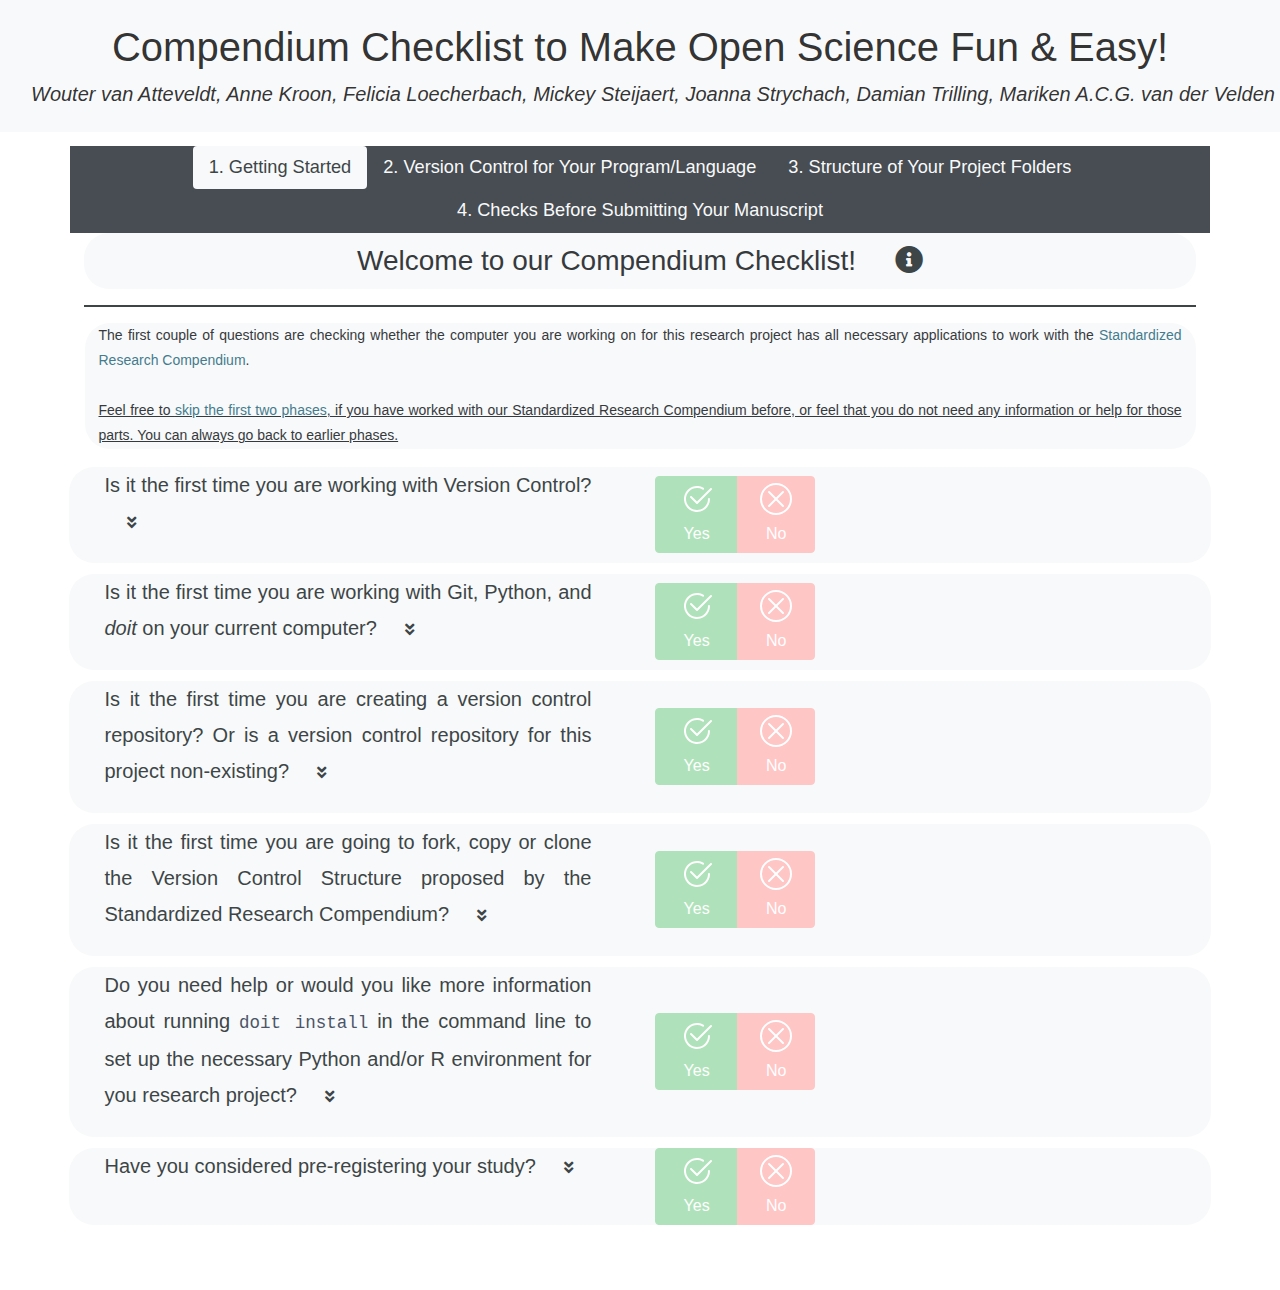
==== commit ad2d9c58: "improvements website" ====
--- a/mock.html
+++ b/mock.html
@@ -7,152 +7,11 @@
 
     <!-- Bootstrap CSS -->
     <link rel="stylesheet" href="https://stackpath.bootstrapcdn.com/bootstrap/4.4.1/css/bootstrap.min.css" integrity="sha384-Vkoo8x4CGsO3+Hhxv8T/Q5PaXtkKtu6ug5TOeNV6gBiFeWPGFN9MuhOf23Q9Ifjh" crossorigin="anonymous">
-    <style>
-
-    p{
-      text-align: justify;
-      font-family: Arial, Verdana, sans-serif;
-      font-size: 16px;
-      line-height: 1.8em;
-      background-color: rgb(248, 249, 250);
-      border-radius: 25px 25px 25px 25px;
-      padding-left: 1em;
-      padding-right: 1em;
-      margin-left: .5px;
-      margin-right: .5px;}
-
-    h3{
-      line-height: 2.5em;
-      font-family: Arial, Verdana, sans-serif;
-      text-align: center;
-      background-color: rgb(248, 249, 250);
-      border-radius: 25px 25px 25px 25px;
-      padding-left: 1em;
-      padding-right: 1em;}
-
-    hr{
-      height: 2px;
-      background-color: rgb(41, 49, 51);
-      border: none;}
-
-    body{
-      background-color: rgb(255, 255, 255);
-      opacity: 0.9;
-      font-size: 16px;
-    }
-
-    code{
-      color: rgb(55, 67, 87);
-    }
-
-    a{
-      color: rgb(46, 110, 130);
-    }
-        .qquestion, .qcheck, .qadvice {
-            background: rgb(248, 249, 250);
-            color: rgb(41, 49, 51);
-            border-color: rgb(41, 49, 51);
-            margin-top: 2px;
-            margin-bottom: 1px;
-            font-family: Arial, Verdana, sans-serif;
-            font-size: 16px;
-        }
-        .qcheck {
-            display: flex;
-            align-items: center;
-            border-color: rgb(41, 49, 51);}
-        .qquestion {border-radius: 25px 0px 0px 25px;
-          border-color: rgb(41, 49, 51);}
-        .qadvice   {border-radius: 0px 25px 25px 0px;
-          border-color: rgb(41, 49, 51);}
-
-        .yes::before {
-            display: inline-block;
-            content: "";
-            /*background-image: url("data:image/svg+xml,<svg xmlns='http://www.w3.org/2000/svg' viewBox='0 0 16 16' fill='white'><path fill-rule='evenodd' d='M13.854 3.646a.5.5 0 010 .708l-7 7a.5.5 0 01-.708 0l-3.5-3.5a.5.5 0 11.708-.708L6.5 10.293l6.646-6.647a.5.5 0 01.708 0z' clip-rule='evenodd'/></svg>");*/
-            background-image: url("data:image/svg+xml,<svg xmlns='http://www.w3.org/2000/svg' viewBox='0 0 16 16' fill='white'><path fill-rule='evenodd' d='M15.354 2.646a.5.5 0 010 .708l-7 7a.5.5 0 01-.708 0l-3-3a.5.5 0 11.708-.708L8 9.293l6.646-6.647a.5.5 0 01.708 0z' clip-rule='evenodd'/><path fill-rule='evenodd' d='M8 2.5A5.5 5.5 0 1013.5 8a.5.5 0 011 0 6.5 6.5 0 11-3.25-5.63.5.5 0 11-.5.865A5.472 5.472 0 008 2.5z' clip-rule='evenodd'/></svg>");
-            background-repeat: no-repeat;
-            background-size: 100% 100%;
-            width: 2em; height: 2em;
-        }
-
-        .no::before {
-            display: inline-block;
-            content: "";
-            background-image: url("data:image/svg+xml,<svg xmlns='http://www.w3.org/2000/svg' viewBox='0 0 16 16' fill='white'><path fill-rule='evenodd' d='M8 15A7 7 0 108 1a7 7 0 000 14zm0 1A8 8 0 108 0a8 8 0 000 16z' clip-rule='evenodd'/><path fill-rule='evenodd' d='M11.854 4.146a.5.5 0 010 .708l-7 7a.5.5 0 01-.708-.708l7-7a.5.5 0 01.708 0z' clip-rule='evenodd'/><path fill-rule='evenodd' d='M4.146 4.146a.5.5 0 000 .708l7 7a.5.5 0 00.708-.708l-7-7a.5.5 0 00-.708 0z' clip-rule='evenodd'/></svg>");
-            background-repeat: no-repeat;
-            background-size: 100% 100%;
-            width: 2em; height: 2em;
-        }
-
-        .btn-yes, btn-yes:hover {
-            color: white !important;
-            background-color: #A7DFB3;
-            border-color: #A7DFB3;
-        }
-
-        .btn-yes.active {
-            background-color: #28cF4C;
-        }
-
-        .btn-no, btn-no:hover {
-            color: white !important;
-            background-color: #FFC0C0;
-            border-color: #FFC0C0;
-        }
-
-        .btn-no.active {
-            background-color: #FF4040;
-        }
-
-        .nav-pills{
-          background-color: rgb(41, 49, 51);
-          display: flex;
-          justify-content: center;
-          font-size: 1.3em;
-        }
-
-        .pill a {
-          color: rgb(248, 249, 250);
-        }
-
-        .pill .nav-link.active {
-          background-color: rgb(248, 249, 250)!important;
-          color: rgb(41, 49, 51)!important;
-          cursor:pointer;
-        }
-
-        .navbar-brand {
-          float: left;
-          padding: 15px;
-          text-align: center;
-          width: 100%;
-        }
-
-        .btn-primary {
-          background-color: rgb(41, 49, 51);
-          border-color: rgb(41, 49, 51);
-          color: rgb(248, 249, 250);
-        }
-
-        .btn-primary:hover, .btn-primary:active, .btn-primary:focus {
-          background-color: rgb(41, 49, 51)!important;
-          border-color: rgb(41, 49, 51)!important;
-          color: rgb(248, 249, 250)!important;
-        }
-
-        .btn-secondary {
-          background-color: rgb(41, 49, 51);
-          border-color: rgb(41, 49, 51);
-          color: rgb(248, 249, 250);
-        }
-
-        .btn-secondary:active {
-          color: rgb(248, 249, 250)!important;
-          background-color: rgb(41, 49, 51)!important;
-        }
-
-    </style>
+    <!-- Fontawesome CSS -->
+    <link rel="stylesheet" href="https://use.fontawesome.com/releases/v5.12.1/css/all.css" crossorigin="anonymous">
+    <!-- Custom CSS -->
+    <link rel="stylesheet"
+    href="static/mystyle.css">
 
     <title>Open Science: Fun &amp Easy!</title>
 </head>
@@ -207,12 +66,11 @@
         <div class="tab-pane fade show active" id="phase1"
              role="tabpanel" aria-labelledby="phase1-tab" style="margin-left: 1em; margin-right: -1em;padding-right: 2em">
         
-          <h3>Welcome to our Compendium Checklist!</h3> <hr />
-          <p> This website created by the <a href = "http://ccs.amsterdam/" target="_blank">Computational Communication Science Amsterdam</a>
-               is designed to walk you through the different steps of creating an <em>Open Science Compendium</em> for your own research project.
-               The whole process is divided into four phases (on the top) and for each phase you can answer questions that are either aimed at reminding you
-               of things that need to be done or give you additional information on what to install/how to set things up if you are not yet familiar with it.
-               On the right side you will see additional information and links.
+        <h3>Welcome to our Compendium Checklist! &nbsp; &nbsp;          
+          <a href="info.html"><i class="fas fa-info-circle" style="color:#293133;" target="_blank"></i></a> </h3>           
+        <hr /> 
+
+        <p> 
                The first couple of questions are checking whether the computer you are working on for this research project has all necessary
                applications to work with the <a href = "https://github.com/ccs-amsterdam/compendium" target="_blank"> Standardized Research Compendium</a>.
              </br></br>
@@ -220,10 +78,19 @@
                  or feel that you do not need any information or help for those parts. You can always go back to earlier phases.</ins>
         
         
-          <div class="row question " id="Q1_1">
+          <div class="row mb-2 question " id="Q1_1">
             <div class="col-md-6 qquestion" style="padding-right: 2em">
-              <p class="lead"> <b>Is it the first time you are working with Version Control?</b> </p>
-              <p> Version control is a system that records changes to a file or set of files over time so that you can recall or restore specific versions later. Working with a version control system increases the transparancy of your project. </p>
+              <div class="check-btn">
+                <input id="myid_Q1_1" type="checkbox" >
+                <label for="myid_Q1_1" class="clicker">
+                  <p class="lead"> 
+                    <b>Is it the first time you are working with Version Control? &nbsp; &nbsp;</b>
+                    <i id = "arrow" class="fas fa-angle-double-down fa-xs" style="color:#293133;"></i>
+                  </p>
+                </label>
+                <p class="hiddendiv">Version control is a system that records changes to a file or set of files over time so that you can recall or restore specific versions later. Working with a version control system increases the transparancy of your project. </p>
+
+              </div>
             </div>
             <div class="col-md-2 qcheck">
               <div class="btn-group btn-group-toggle" data-toggle="buttons">
@@ -235,20 +102,20 @@
                 </label>
               </div>
             </div>
-            <div class="col-md-4 qadvice">
+            <div class="col-md-4 qadvice parent">
               <div class="collapse" id="Q1_1_no_advice">
                 <p >I know version control and have worked with it before. </br> </br> If you want to (re)visit or look up some principles of working with version control, you can find a comprehensive documentation <a href="https://git-scm.com/book/en/v2/" target="_blank"> here</a>.</p>
               </div>
-              <div class="collapse" id="Q1_1_yes_advice">
-                <p>Ever produced a text document, script or datafile with a title looking like this: <em>"FinalVersion2.0_REVISITED18may_FL"</em>?</br> Click on more information to learn how to organize your scripts in a reproducible, open, and transparent manner, and an additional advantage, you wil no longer produce files with such titles.</p>
-                <!-- Button to Open the Modal -->
-                <div class="col text-center">
-                  <button type="button" class="btn btn-primary" data-toggle="modal" data-target="#myModal" >
-                    <b> More Information</b>
-                  </button>
-                </div>
-                <!-- The Modal -->
-                <div class="modal fade" id="myModal">
+              <div class="collapse text-center children" id="Q1_1_yes_advice">
+                <!-- Button to Open the Modal -->
+
+                  <button type="button" class="btn btn-primary" data-toggle="modal" data-target="#Q1_1_q" >
+                    <b> More Information</b>
+                  </button>
+                  
+
+                <!-- The Modal -->
+                <div class="modal fade" id="Q1_1_q">
                   <div class="modal-dialog modal-dialog-centered">
                     <div class="modal-content">
                       <!-- Modal Header -->
@@ -271,10 +138,19 @@
             </div>
           </div>
         
-          <div class="row question " id="Q1_2">
+          <div class="row mb-2 question " id="Q1_2">
             <div class="col-md-6 qquestion" style="padding-right: 2em">
-              <p class="lead"> <b>Is it the first time you are working with Git, Python, and <em>doit</em> on your current computer?</b> </p>
-              <p> To work with the Standardized Research Compendium, you need to have Python Version XX, the package <em>doit</em>, and Git installed on your current computer. </p>
+              <div class="check-btn">
+                <input id="myid_Q1_2" type="checkbox" >
+                <label for="myid_Q1_2" class="clicker">
+                  <p class="lead"> 
+                    <b>Is it the first time you are working with Git, Python, and <em>doit</em> on your current computer? &nbsp; &nbsp;</b>
+                    <i id = "arrow" class="fas fa-angle-double-down fa-xs" style="color:#293133;"></i>
+                  </p>
+                </label>
+                <p class="hiddendiv">To work with the Standardized Research Compendium, you need to have Python Version XX, the package <em>doit</em>, and Git installed on your current computer. </p>
+
+              </div>
             </div>
             <div class="col-md-2 qcheck">
               <div class="btn-group btn-group-toggle" data-toggle="buttons">
@@ -286,20 +162,20 @@
                 </label>
               </div>
             </div>
-            <div class="col-md-4 qadvice">
+            <div class="col-md-4 qadvice parent">
               <div class="collapse" id="Q1_2_no_advice">
                 <p >I have all of this installed. </br> </br> If you want to look into the advantages of the combination of Git, Python and <em>doit</em>, have a look at <a href = "https://github.com/ccs-amsterdam/compendium" target="_blank"> our GitHub page</a>. </p>
               </div>
-              <div class="collapse" id="Q1_2_yes_advice">
-                <p>I need help with it</p>
-                <!-- Button to Open the Modal -->
-                <div class="col text-center">
-                  <button type="button" class="btn btn-primary" data-toggle="modal" data-target="#myModal" >
-                    <b> More Information</b>
-                  </button>
-                </div>
-                <!-- The Modal -->
-                <div class="modal fade" id="myModal">
+              <div class="collapse text-center children" id="Q1_2_yes_advice">
+                <!-- Button to Open the Modal -->
+
+                  <button type="button" class="btn btn-primary" data-toggle="modal" data-target="#Q1_2_q" >
+                    <b> More Information</b>
+                  </button>
+                  
+
+                <!-- The Modal -->
+                <div class="modal fade" id="Q1_2_q">
                   <div class="modal-dialog modal-dialog-centered">
                     <div class="modal-content">
                       <!-- Modal Header -->
@@ -322,10 +198,19 @@
             </div>
           </div>
         
-          <div class="row question collapse" id="Q1_3">
+          <div class="row mb-2 question collapse" id="Q1_3">
             <div class="col-md-6 qquestion" style="margin-left: 2em; margin-right: -2em;padding-right: 2em">
-              <p class="lead"> <b>Is this the first time you are working with Git on this computer?</b> </p>
-              <p> <a href="https://en.wikipedia.org/wiki/Git" target="_blank"> Git</a> is a distributed version-control system for tracking changes in source code during software development.</p>
+              <div class="check-btn">
+                <input id="myid_Q1_3" type="checkbox" >
+                <label for="myid_Q1_3" class="clicker">
+                  <p class="lead"> 
+                    <b>Is this the first time you are working with Git on this computer? &nbsp; &nbsp;</b>
+                    <i id = "arrow" class="fas fa-angle-double-down fa-xs" style="color:#293133;"></i>
+                  </p>
+                </label>
+                <p class="hiddendiv"><a href="https://en.wikipedia.org/wiki/Git" target="_blank"> Git</a> is a distributed version-control system for tracking changes in source code during software development.</p>
+
+              </div>
             </div>
             <div class="col-md-2 qcheck">
               <div class="btn-group btn-group-toggle" data-toggle="buttons">
@@ -337,20 +222,25 @@
                 </label>
               </div>
             </div>
-            <div class="col-md-4 qadvice">
+            <div class="col-md-4 qadvice parent">
               <div class="collapse" id="Q1_3_no_advice">
                 <p >I have Git installed on this computer. </br> </br> You can find a comprehensive documentation of working with Git <a href="https://git-scm.com/book/en/v2/" target="_blank"> here</a>.</p>
               </div>
-              <div class="collapse" id="Q1_3_yes_advice">
-                <p>I need help with it.</p>
-                <!-- Button to Open the Modal -->
-                <div class="col text-center">
-                  <button type="button" class="btn btn-primary" data-toggle="modal" data-target="#myModal" >
-                    <b> More Information</b>
-                  </button>
-                </div>
-                <!-- The Modal -->
-                <div class="modal fade" id="myModal">
+              <div class="collapse text-center children" id="Q1_3_yes_advice">
+                <!-- Button to Open the Modal -->
+
+                  <button type="button" class="btn btn-primary" data-toggle="modal" data-target="#Q1_3_q" >
+                    <b> More Information</b>
+                  </button>
+                  
+                  &nbsp; &nbsp;
+                  <a class="btn btn-primary" href="https://github.com/vanatteveldt/compendium-checklist/blob/master/showme-tutorials/versioncontrol.md" target="_blank">
+                    <b> Show me how</b>
+                  </a>
+                  
+
+                <!-- The Modal -->
+                <div class="modal fade" id="Q1_3_q">
                   <div class="modal-dialog modal-dialog-centered">
                     <div class="modal-content">
                       <!-- Modal Header -->
@@ -376,10 +266,19 @@
             </div>
           </div>
         
-          <div class="row question collapse" id="Q1_4">
+          <div class="row mb-2 question collapse" id="Q1_4">
             <div class="col-md-6 qquestion" style="margin-left: 2em; margin-right: -2em;padding-right: 2em">
-              <p class="lead"> <b>Is this the first time you are working with Python version x on your current computer?</b> </p>
-              <p> <a href="https://en.wikipedia.org/wiki/History_of_Python" target="_blank"> Python has developed over time</a>, using different version can cause conflicts with the proposed workflow of the Standardized Research Compendium.</p>
+              <div class="check-btn">
+                <input id="myid_Q1_4" type="checkbox" >
+                <label for="myid_Q1_4" class="clicker">
+                  <p class="lead"> 
+                    <b>Is this the first time you are working with Python version x on your current computer? &nbsp; &nbsp;</b>
+                    <i id = "arrow" class="fas fa-angle-double-down fa-xs" style="color:#293133;"></i>
+                  </p>
+                </label>
+                <p class="hiddendiv"><a href="https://en.wikipedia.org/wiki/History_of_Python" target="_blank"> Python has developed over time</a>, using different version can cause conflicts with the proposed workflow of the Standardized Research Compendium.</p>
+
+              </div>
             </div>
             <div class="col-md-2 qcheck">
               <div class="btn-group btn-group-toggle" data-toggle="buttons">
@@ -391,20 +290,25 @@
                 </label>
               </div>
             </div>
-            <div class="col-md-4 qadvice">
+            <div class="col-md-4 qadvice parent">
               <div class="collapse" id="Q1_4_no_advice">
                 <p >I have this Python version installed. </br> </br> You can find elaborate documentation on working with Python <a href="https://wiki.python.org/moin/" target="_blank">here</a>.</p>
               </div>
-              <div class="collapse" id="Q1_4_yes_advice">
-                <p>I have not yet installed this Python version. </p>
-                <!-- Button to Open the Modal -->
-                <div class="col text-center">
-                  <button type="button" class="btn btn-primary" data-toggle="modal" data-target="#myModal" >
-                    <b> More Information</b>
-                  </button>
-                </div>
-                <!-- The Modal -->
-                <div class="modal fade" id="myModal">
+              <div class="collapse text-center children" id="Q1_4_yes_advice">
+                <!-- Button to Open the Modal -->
+
+                  <button type="button" class="btn btn-primary" data-toggle="modal" data-target="#Q1_4_q" >
+                    <b> More Information</b>
+                  </button>
+                  
+                  &nbsp; &nbsp;
+                  <a class="btn btn-primary" href="https://github.com/vanatteveldt/compendium-checklist/blob/master/showme-tutorials/python.md" target="_blank">
+                    <b> Show me how</b>
+                  </a>
+                  
+
+                <!-- The Modal -->
+                <div class="modal fade" id="Q1_4_q">
                   <div class="modal-dialog modal-dialog-centered">
                     <div class="modal-content">
                       <!-- Modal Header -->
@@ -430,10 +334,19 @@
             </div>
           </div>
         
-          <div class="row question collapse" id="Q1_5">
+          <div class="row mb-2 question collapse" id="Q1_5">
             <div class="col-md-6 qquestion" style="margin-left: 2em; margin-right: -2em;padding-right: 2em">
-              <p class="lead"> <b>Is it the first time you will be working with the Python package <a href="https://pydoit.org/contents.html" target="_blank"> <em>doit</em></a> on the current computer?</b> </p>
-              <p> <em>doit</em> is a modern open-source build-tool written in python designed to be simple to use and flexible to deal with complex work-flows.</p>
+              <div class="check-btn">
+                <input id="myid_Q1_5" type="checkbox" >
+                <label for="myid_Q1_5" class="clicker">
+                  <p class="lead"> 
+                    <b>Is it the first time you will be working with the Python package <a href="https://pydoit.org/contents.html" target="_blank"> <em>doit</em></a> on the current computer? &nbsp; &nbsp;</b>
+                    <i id = "arrow" class="fas fa-angle-double-down fa-xs" style="color:#293133;"></i>
+                  </p>
+                </label>
+                <p class="hiddendiv"><em>doit</em> is a modern open-source build-tool written in python designed to be simple to use and flexible to deal with complex work-flows.</p>
+
+              </div>
             </div>
             <div class="col-md-2 qcheck">
               <div class="btn-group btn-group-toggle" data-toggle="buttons">
@@ -445,20 +358,25 @@
                 </label>
               </div>
             </div>
-            <div class="col-md-4 qadvice">
+            <div class="col-md-4 qadvice parent">
               <div class="collapse" id="Q1_5_no_advice">
                 <p >I have run <code>pip install doit</code> and thereby have installed <em>doit</em> on my computer. </br> </br> You can find more information on <em>doit</em> <a href="https://pydoit.org/" target="_blank">here</a>.</p>
               </div>
-              <div class="collapse" id="Q1_5_yes_advice">
-                <p>I need help with it.</p>
-                <!-- Button to Open the Modal -->
-                <div class="col text-center">
-                  <button type="button" class="btn btn-primary" data-toggle="modal" data-target="#myModal" >
-                    <b> More Information</b>
-                  </button>
-                </div>
-                <!-- The Modal -->
-                <div class="modal fade" id="myModal">
+              <div class="collapse text-center children" id="Q1_5_yes_advice">
+                <!-- Button to Open the Modal -->
+
+                  <button type="button" class="btn btn-primary" data-toggle="modal" data-target="#Q1_5_q" >
+                    <b> More Information</b>
+                  </button>
+                  
+                  &nbsp; &nbsp;
+                  <a class="btn btn-primary" href="https://github.com/vanatteveldt/compendium-checklist/blob/master/showme-tutorials/doit.md" target="_blank">
+                    <b> Show me how</b>
+                  </a>
+                  
+
+                <!-- The Modal -->
+                <div class="modal fade" id="Q1_5_q">
                   <div class="modal-dialog modal-dialog-centered">
                     <div class="modal-content">
                       <!-- Modal Header -->
@@ -485,10 +403,19 @@
             </div>
           </div>
         
-          <div class="row question " id="Q1_6">
+          <div class="row mb-2 question " id="Q1_6">
             <div class="col-md-6 qquestion" style="padding-right: 2em">
-              <p class="lead"> <b>Is it the first time you are creating a version control repository? Or is a version control repository for this project non-existing?</b> </p>
-              <p> Create a version control repository on <a href="https://github.com/" target="_blank">GitHub</a> or a similar provider, such as <a href="https://bitbucket.org/product" target="_blank"> Bitbucket</a>. Doing this from the start and using a version control repositoty to collaborate internally is a good strategy to ensure all needed data and scripts are always accessable. <a href="https://github.com/" target="_blank">GitHub</a> and other providers allow for private repositories for academic use. </p>
+              <div class="check-btn">
+                <input id="myid_Q1_6" type="checkbox" >
+                <label for="myid_Q1_6" class="clicker">
+                  <p class="lead"> 
+                    <b>Is it the first time you are creating a version control repository? Or is a version control repository for this project non-existing? &nbsp; &nbsp;</b>
+                    <i id = "arrow" class="fas fa-angle-double-down fa-xs" style="color:#293133;"></i>
+                  </p>
+                </label>
+                <p class="hiddendiv">Create a version control repository on <a href="https://github.com/" target="_blank">GitHub</a> or a similar provider, such as <a href="https://bitbucket.org/product" target="_blank"> Bitbucket</a>. Doing this from the start and using a version control repositoty to collaborate internally is a good strategy to ensure all needed data and scripts are always accessable. <a href="https://github.com/" target="_blank">GitHub</a> and other providers allow for private repositories for academic use. </p>
+
+              </div>
             </div>
             <div class="col-md-2 qcheck">
               <div class="btn-group btn-group-toggle" data-toggle="buttons">
@@ -500,20 +427,25 @@
                 </label>
               </div>
             </div>
-            <div class="col-md-4 qadvice">
+            <div class="col-md-4 qadvice parent">
               <div class="collapse" id="Q1_6_no_advice">
                 <p >I have created a version control repo.</br> </br> You can find a comprehensive documentation of working with a Git repo <a href="https://git-scm.com/book/en/v2/Git-Basics-Getting-a-Git-Repository" target="_blank"> here</a>.</p>
               </div>
-              <div class="collapse" id="Q1_6_yes_advice">
-                <p>I need help with it.</p>
-                <!-- Button to Open the Modal -->
-                <div class="col text-center">
-                  <button type="button" class="btn btn-primary" data-toggle="modal" data-target="#myModal" >
-                    <b> More Information</b>
-                  </button>
-                </div>
-                <!-- The Modal -->
-                <div class="modal fade" id="myModal">
+              <div class="collapse text-center children" id="Q1_6_yes_advice">
+                <!-- Button to Open the Modal -->
+
+                  <button type="button" class="btn btn-primary" data-toggle="modal" data-target="#Q1_6_q" >
+                    <b> More Information</b>
+                  </button>
+                  
+                  &nbsp; &nbsp;
+                  <a class="btn btn-primary" href="https://github.com/vanatteveldt/compendium-checklist/blob/master/showme-tutorials/myfirstgithub-page.md" target="_blank">
+                    <b> Show me how</b>
+                  </a>
+                  
+
+                <!-- The Modal -->
+                <div class="modal fade" id="Q1_6_q">
                   <div class="modal-dialog modal-dialog-centered">
                     <div class="modal-content">
                       <!-- Modal Header -->
@@ -538,10 +470,19 @@
             </div>
           </div>
         
-          <div class="row question " id="Q1_7">
+          <div class="row mb-2 question " id="Q1_7">
             <div class="col-md-6 qquestion" style="padding-right: 2em">
-              <p class="lead"> <b>Is it the first time you are going to fork, copy or clone the Version Control Structure proposed by the Standardized Research Compendium?</b> </p>
-              <p> You can find the Version Control Structure proposed by the Standardized Research Compendium on the <a href="https://github.com/ccs-amsterdam/compendium" target="_blank"> authors’ GitHub page</a>.</p>
+              <div class="check-btn">
+                <input id="myid_Q1_7" type="checkbox" >
+                <label for="myid_Q1_7" class="clicker">
+                  <p class="lead"> 
+                    <b>Is it the first time you are going to fork, copy or clone the Version Control Structure proposed by the Standardized Research Compendium? &nbsp; &nbsp;</b>
+                    <i id = "arrow" class="fas fa-angle-double-down fa-xs" style="color:#293133;"></i>
+                  </p>
+                </label>
+                <p class="hiddendiv">You can find the Version Control Structure proposed by the Standardized Research Compendium on the <a href="https://github.com/ccs-amsterdam/compendium" target="_blank"> authors’ GitHub page</a>.</p>
+
+              </div>
             </div>
             <div class="col-md-2 qcheck">
               <div class="btn-group btn-group-toggle" data-toggle="buttons">
@@ -553,20 +494,25 @@
                 </label>
               </div>
             </div>
-            <div class="col-md-4 qadvice">
+            <div class="col-md-4 qadvice parent">
               <div class="collapse" id="Q1_7_no_advice">
                 <p >I have forked, copied or cloned the Version Control Structure from the authors’ Github page.. </br> </br> Here you can find a comprehensive documentation of <a href="https://git-scm.com/book/en/v2/GitHub-Contributing-to-a-Project" target="_blank"> forking</a>,<a href="https://git-scm.com/book/en/v2/Git-Basics-Getting-a-Git-Repository" target="_blank"> copying</a>, or <a href="https://git-scm.com/docs/git-clone" target="_blank"> cloning</a>.</p>
               </div>
-              <div class="collapse" id="Q1_7_yes_advice">
-                <p>I need help with it.</p>
-                <!-- Button to Open the Modal -->
-                <div class="col text-center">
-                  <button type="button" class="btn btn-primary" data-toggle="modal" data-target="#myModal" >
-                    <b> More Information</b>
-                  </button>
-                </div>
-                <!-- The Modal -->
-                <div class="modal fade" id="myModal">
+              <div class="collapse text-center children" id="Q1_7_yes_advice">
+                <!-- Button to Open the Modal -->
+
+                  <button type="button" class="btn btn-primary" data-toggle="modal" data-target="#Q1_7_q" >
+                    <b> More Information</b>
+                  </button>
+                  
+                  &nbsp; &nbsp;
+                  <a class="btn btn-primary" href="https://github.com/vanatteveldt/compendium-checklist/blob/master/showme-tutorials/myfirstgithub-page.md" target="_blank">
+                    <b> Show me how</b>
+                  </a>
+                  
+
+                <!-- The Modal -->
+                <div class="modal fade" id="Q1_7_q">
                   <div class="modal-dialog modal-dialog-centered">
                     <div class="modal-content">
                       <!-- Modal Header -->
@@ -591,10 +537,19 @@
             </div>
           </div>
         
-          <div class="row question " id="Q1_8">
+          <div class="row mb-2 question " id="Q1_8">
             <div class="col-md-6 qquestion" style="padding-right: 2em">
-              <p class="lead"> <b>Do you need help or would you like more information about running <code>doit install</code> in the command line to set up the necessary Python and/or R environment for you research project?</b> </p>
-              <p> For the workflow, <code> doit install </code> is essential for the workflow of the Standardized Research Compendium. This will set up the necessary Python and/or R environment.</p>
+              <div class="check-btn">
+                <input id="myid_Q1_8" type="checkbox" >
+                <label for="myid_Q1_8" class="clicker">
+                  <p class="lead"> 
+                    <b>Do you need help or would you like more information about running <code>doit install</code> in the command line to set up the necessary Python and/or R environment for you research project? &nbsp; &nbsp;</b>
+                    <i id = "arrow" class="fas fa-angle-double-down fa-xs" style="color:#293133;"></i>
+                  </p>
+                </label>
+                <p class="hiddendiv">For the workflow, <code> doit install </code> is essential for the workflow of the Standardized Research Compendium. This will set up the necessary Python and/or R environment.</p>
+
+              </div>
             </div>
             <div class="col-md-2 qcheck">
               <div class="btn-group btn-group-toggle" data-toggle="buttons">
@@ -606,20 +561,25 @@
                 </label>
               </div>
             </div>
-            <div class="col-md-4 qadvice">
+            <div class="col-md-4 qadvice parent">
               <div class="collapse" id="Q1_8_no_advice">
                 <p >I have run <code>doit install</code> or know how to do it.</br> </br> You can find more information on installing <em>doit</em> <a href="https://pydoit.org/install.html" target="_blank">here</a>.</p>
               </div>
-              <div class="collapse" id="Q1_8_yes_advice">
-                <p>I need help with it.</p>
-                <!-- Button to Open the Modal -->
-                <div class="col text-center">
-                  <button type="button" class="btn btn-primary" data-toggle="modal" data-target="#myModal" >
-                    <b> More Information</b>
-                  </button>
-                </div>
-                <!-- The Modal -->
-                <div class="modal fade" id="myModal">
+              <div class="collapse text-center children" id="Q1_8_yes_advice">
+                <!-- Button to Open the Modal -->
+
+                  <button type="button" class="btn btn-primary" data-toggle="modal" data-target="#Q1_8_q" >
+                    <b> More Information</b>
+                  </button>
+                  
+                  &nbsp; &nbsp;
+                  <a class="btn btn-primary" href="https://github.com/vanatteveldt/compendium-checklist/blob/master/showme-tutorials/doit.md" target="_blank">
+                    <b> Show me how</b>
+                  </a>
+                  
+
+                <!-- The Modal -->
+                <div class="modal fade" id="Q1_8_q">
                   <div class="modal-dialog modal-dialog-centered">
                     <div class="modal-content">
                       <!-- Modal Header -->
@@ -644,10 +604,19 @@
             </div>
           </div>
         
-          <div class="row question " id="Q1_9">
+          <div class="row mb-2 question " id="Q1_9">
             <div class="col-md-6 qquestion" style="padding-right: 2em">
-              <p class="lead"> <b>Have you considered pre-registering your study?</b> </p>
-              <p> Preregistration is the practice of documenting your research plan at the beginning of your study and storing that plan in a read-only public repository. For an overview of registry services, see <a href="https://osf.io/registries" target="_blank"> OSF Registries</a>.</p>
+              <div class="check-btn">
+                <input id="myid_Q1_9" type="checkbox" >
+                <label for="myid_Q1_9" class="clicker">
+                  <p class="lead"> 
+                    <b>Have you considered pre-registering your study? &nbsp; &nbsp;</b>
+                    <i id = "arrow" class="fas fa-angle-double-down fa-xs" style="color:#293133;"></i>
+                  </p>
+                </label>
+                <p class="hiddendiv">Preregistration is the practice of documenting your research plan at the beginning of your study and storing that plan in a read-only public repository. For an overview of registry services, see <a href="https://osf.io/registries" target="_blank"> OSF Registries</a>.</p>
+
+              </div>
             </div>
             <div class="col-md-2 qcheck">
               <div class="btn-group btn-group-toggle" data-toggle="buttons">
@@ -659,20 +628,25 @@
                 </label>
               </div>
             </div>
-            <div class="col-md-4 qadvice">
+            <div class="col-md-4 qadvice parent">
               <div class="collapse" id="Q1_9_no_advice">
                 <p >Pre-registration is not applicable for my study (anymore). </br> </br> For research that uses existing datasets, there is an increased risk of analysts being biased by preliminary trends in the dataset. <a href="https://osf.io/x4gzt/" target="_blank"> This page</a> provides a framework for preregistering studies that use existing data. </p>
               </div>
-              <div class="collapse" id="Q1_9_yes_advice">
-                <p>I plan to preregister my study. </br> </br> <a href="https://www.nature.com/articles/s41562-019-0772-6" target="_blank">This article</a>, published in <em>Nature</em>, entitled <i>A Consensus-Based Transparency Checklist</i> aims to improve and document the transparency of research reports in social and behavioural research. Their accompanying <a href="http://www.shinyapps.org/apps/TransparencyChecklist/" target="_blank">online application</a> allows users to answer a series of questions and generates a report that they can submit with their manuscript or post to a public repository.</p>
-                <!-- Button to Open the Modal -->
-                <div class="col text-center">
-                  <button type="button" class="btn btn-primary" data-toggle="modal" data-target="#myModal" >
-                    <b> More Information</b>
-                  </button>
-                </div>
-                <!-- The Modal -->
-                <div class="modal fade" id="myModal">
+              <div class="collapse text-center children" id="Q1_9_yes_advice">
+                <!-- Button to Open the Modal -->
+
+                  <button type="button" class="btn btn-primary" data-toggle="modal" data-target="#Q1_9_q" >
+                    <b> More Information</b>
+                  </button>
+                  
+                  &nbsp; &nbsp;
+                  <a class="btn btn-primary" href="https://github.com/vanatteveldt/compendium-checklist/blob/master/showme-tutorials/preregistration.md" target="_blank">
+                    <b> Show me how</b>
+                  </a>
+                  
+
+                <!-- The Modal -->
+                <div class="modal fade" id="Q1_9_q">
                   <div class="modal-dialog modal-dialog-centered">
                     <div class="modal-content">
                       <!-- Modal Header -->
@@ -705,10 +679,19 @@
                If you think you do not need any explanations regarding this part, <a href="#" onclick="skiptotab(3)">you can just skip it</a>. </p>
        
         
-          <div class="row question " id="Q2_0">
+          <div class="row mb-2 question " id="Q2_0">
             <div class="col-md-6 qquestion" style="padding-right: 2em">
-              <p class="lead"> <b>Does your project use Python?</b> </p>
-              <p> <a href="https://www.python.org/" target="_blank">Python</a>  is an interpreted, high-level, general-purpose programming language.</p>
+              <div class="check-btn">
+                <input id="myid_Q2_0" type="checkbox" >
+                <label for="myid_Q2_0" class="clicker">
+                  <p class="lead"> 
+                    <b>Does your project use Python? &nbsp; &nbsp;</b>
+                    <i id = "arrow" class="fas fa-angle-double-down fa-xs" style="color:#293133;"></i>
+                  </p>
+                </label>
+                <p class="hiddendiv"><a href="https://www.python.org/" target="_blank">Python</a>  is an interpreted, high-level, general-purpose programming language.</p>
+
+              </div>
             </div>
             <div class="col-md-2 qcheck">
               <div class="btn-group btn-group-toggle" data-toggle="buttons">
@@ -720,20 +703,20 @@
                 </label>
               </div>
             </div>
-            <div class="col-md-4 qadvice">
+            <div class="col-md-4 qadvice parent">
               <div class="collapse" id="Q2_0_no_advice">
                 <p ></p>
               </div>
-              <div class="collapse" id="Q2_0_yes_advice">
-                <p></p>
-                <!-- Button to Open the Modal -->
-                <div class="col text-center">
-                  <button type="button" class="btn btn-primary" data-toggle="modal" data-target="#myModal" >
-                    <b> More Information</b>
-                  </button>
-                </div>
-                <!-- The Modal -->
-                <div class="modal fade" id="myModal">
+              <div class="collapse text-center children" id="Q2_0_yes_advice">
+                <!-- Button to Open the Modal -->
+
+                  <button type="button" class="btn btn-primary" data-toggle="modal" data-target="#Q2_0_q" >
+                    <b> More Information</b>
+                  </button>
+                  
+
+                <!-- The Modal -->
+                <div class="modal fade" id="Q2_0_q">
                   <div class="modal-dialog modal-dialog-centered">
                     <div class="modal-content">
                       <!-- Modal Header -->
@@ -756,10 +739,19 @@
             </div>
           </div>
         
-          <div class="row question collapse" id="Q2_1">
+          <div class="row mb-2 question collapse" id="Q2_1">
             <div class="col-md-6 qquestion" style="margin-left: 2em; margin-right: -2em;padding-right: 2em">
-              <p class="lead"> <b>Do you need help with <a href="https://packaging.python.org/guides/installing-using-pip-and-virtual-environments/" target="_blank">activating the environment</a> for version control of the package?</b> </p>
-              <p> Explain <code>dodo.py</code></p>
+              <div class="check-btn">
+                <input id="myid_Q2_1" type="checkbox" >
+                <label for="myid_Q2_1" class="clicker">
+                  <p class="lead"> 
+                    <b>Do you need help with <a href="https://packaging.python.org/guides/installing-using-pip-and-virtual-environments/" target="_blank">activating the environment</a> for version control of the package? &nbsp; &nbsp;</b>
+                    <i id = "arrow" class="fas fa-angle-double-down fa-xs" style="color:#293133;"></i>
+                  </p>
+                </label>
+                <p class="hiddendiv">Explain <code>dodo.py</code></p>
+
+              </div>
             </div>
             <div class="col-md-2 qcheck">
               <div class="btn-group btn-group-toggle" data-toggle="buttons">
@@ -771,20 +763,20 @@
                 </label>
               </div>
             </div>
-            <div class="col-md-4 qadvice">
+            <div class="col-md-4 qadvice parent">
               <div class="collapse" id="Q2_1_no_advice">
                 <p >I need help with it.</p>
               </div>
-              <div class="collapse" id="Q2_1_yes_advice">
-                <p>I have activated it.</p>
-                <!-- Button to Open the Modal -->
-                <div class="col text-center">
-                  <button type="button" class="btn btn-primary" data-toggle="modal" data-target="#myModal" >
-                    <b> More Information</b>
-                  </button>
-                </div>
-                <!-- The Modal -->
-                <div class="modal fade" id="myModal">
+              <div class="collapse text-center children" id="Q2_1_yes_advice">
+                <!-- Button to Open the Modal -->
+
+                  <button type="button" class="btn btn-primary" data-toggle="modal" data-target="#Q2_1_q" >
+                    <b> More Information</b>
+                  </button>
+                  
+
+                <!-- The Modal -->
+                <div class="modal fade" id="Q2_1_q">
                   <div class="modal-dialog modal-dialog-centered">
                     <div class="modal-content">
                       <!-- Modal Header -->
@@ -807,10 +799,19 @@
             </div>
           </div>
         
-          <div class="row question " id="Q2_2">
+          <div class="row mb-2 question " id="Q2_2">
             <div class="col-md-6 qquestion" style="padding-right: 2em">
-              <p class="lead"> <b>Does your project use R?</b> </p>
-              <p> <a href="https://www.r-project.org/about.html" target="_blank">R</a> is a programming language for statistical computing and graphics. If you are a beginning user of R, please visit the <a href="https://github.com/ccs-amsterdam/r-course-material" target="_blank">CCS GitHub page</a> for tutorials.</p>
+              <div class="check-btn">
+                <input id="myid_Q2_2" type="checkbox" >
+                <label for="myid_Q2_2" class="clicker">
+                  <p class="lead"> 
+                    <b>Does your project use R? &nbsp; &nbsp;</b>
+                    <i id = "arrow" class="fas fa-angle-double-down fa-xs" style="color:#293133;"></i>
+                  </p>
+                </label>
+                <p class="hiddendiv"><a href="https://www.r-project.org/about.html" target="_blank">R</a> is a programming language for statistical computing and graphics. If you are a beginning user of R, please visit the <a href="https://github.com/ccs-amsterdam/r-course-material" target="_blank">CCS GitHub page</a> for tutorials.</p>
+
+              </div>
             </div>
             <div class="col-md-2 qcheck">
               <div class="btn-group btn-group-toggle" data-toggle="buttons">
@@ -822,20 +823,20 @@
                 </label>
               </div>
             </div>
-            <div class="col-md-4 qadvice">
+            <div class="col-md-4 qadvice parent">
               <div class="collapse" id="Q2_2_no_advice">
                 <p ></p>
               </div>
-              <div class="collapse" id="Q2_2_yes_advice">
-                <p></p>
-                <!-- Button to Open the Modal -->
-                <div class="col text-center">
-                  <button type="button" class="btn btn-primary" data-toggle="modal" data-target="#myModal" >
-                    <b> More Information</b>
-                  </button>
-                </div>
-                <!-- The Modal -->
-                <div class="modal fade" id="myModal">
+              <div class="collapse text-center children" id="Q2_2_yes_advice">
+                <!-- Button to Open the Modal -->
+
+                  <button type="button" class="btn btn-primary" data-toggle="modal" data-target="#Q2_2_q" >
+                    <b> More Information</b>
+                  </button>
+                  
+
+                <!-- The Modal -->
+                <div class="modal fade" id="Q2_2_q">
                   <div class="modal-dialog modal-dialog-centered">
                     <div class="modal-content">
                       <!-- Modal Header -->
@@ -858,10 +859,19 @@
             </div>
           </div>
         
-          <div class="row question collapse" id="Q2_3">
+          <div class="row mb-2 question collapse" id="Q2_3">
             <div class="col-md-6 qquestion" style="margin-left: 2em; margin-right: -2em;padding-right: 2em">
-              <p class="lead"> <b>Is it the first you will be working with the <em>packrat</em> package?</b> </p>
-              <p> <a href="https://rstudio.github.io/packrat/" target="_blank"><em>packrat</em></a> is a dependency management system for R packages.</p>
+              <div class="check-btn">
+                <input id="myid_Q2_3" type="checkbox" >
+                <label for="myid_Q2_3" class="clicker">
+                  <p class="lead"> 
+                    <b>Is it the first you will be working with the <em>packrat</em> package? &nbsp; &nbsp;</b>
+                    <i id = "arrow" class="fas fa-angle-double-down fa-xs" style="color:#293133;"></i>
+                  </p>
+                </label>
+                <p class="hiddendiv"><a href="https://rstudio.github.io/packrat/" target="_blank"><em>packrat</em></a> is a dependency management system for R packages.</p>
+
+              </div>
             </div>
             <div class="col-md-2 qcheck">
               <div class="btn-group btn-group-toggle" data-toggle="buttons">
@@ -873,20 +883,25 @@
                 </label>
               </div>
             </div>
-            <div class="col-md-4 qadvice">
+            <div class="col-md-4 qadvice parent">
               <div class="collapse" id="Q2_3_no_advice">
                 <p >I have installed <em>packrat</em> or worked with it before. </br> </br> You can find information about the <em>packrat</em> package <a href="https://cran.r-project.org/web/packages/packrat/index.html" target="_blank">here</a>, or you can visit the short online tutorial  <a href="https://rstudio.github.io/packrat/" target="_blank">here</a> to revisit some of the <em>packrat</em> principles.</p>
               </div>
-              <div class="collapse" id="Q2_3_yes_advice">
-                <p>I need help with it.</p>
-                <!-- Button to Open the Modal -->
-                <div class="col text-center">
-                  <button type="button" class="btn btn-primary" data-toggle="modal" data-target="#myModal" >
-                    <b> More Information</b>
-                  </button>
-                </div>
-                <!-- The Modal -->
-                <div class="modal fade" id="myModal">
+              <div class="collapse text-center children" id="Q2_3_yes_advice">
+                <!-- Button to Open the Modal -->
+
+                  <button type="button" class="btn btn-primary" data-toggle="modal" data-target="#Q2_3_q" >
+                    <b> More Information</b>
+                  </button>
+                  
+                  &nbsp; &nbsp;
+                  <a class="btn btn-primary" href="https://github.com/vanatteveldt/compendium-checklist/blob/master/showme-tutorials/packrat.md" target="_blank">
+                    <b> Show me how</b>
+                  </a>
+                  
+
+                <!-- The Modal -->
+                <div class="modal fade" id="Q2_3_q">
                   <div class="modal-dialog modal-dialog-centered">
                     <div class="modal-content">
                       <!-- Modal Header -->
@@ -909,10 +924,19 @@
             </div>
           </div>
         
-          <div class="row question " id="Q2_4">
+          <div class="row mb-2 question " id="Q2_4">
             <div class="col-md-6 qquestion" style="padding-right: 2em">
-              <p class="lead"> <b>Does your project use another – not open source – analysis language?</b> </p>
-              <p> If you used SPSS/Stata/SAS/MatLab/Atlas TI or anything else.</p>
+              <div class="check-btn">
+                <input id="myid_Q2_4" type="checkbox" >
+                <label for="myid_Q2_4" class="clicker">
+                  <p class="lead"> 
+                    <b>Does your project use another – not open source – analysis language? &nbsp; &nbsp;</b>
+                    <i id = "arrow" class="fas fa-angle-double-down fa-xs" style="color:#293133;"></i>
+                  </p>
+                </label>
+                <p class="hiddendiv">If you used SPSS/Stata/SAS/MatLab/Atlas TI or anything else.</p>
+
+              </div>
             </div>
             <div class="col-md-2 qcheck">
               <div class="btn-group btn-group-toggle" data-toggle="buttons">
@@ -924,20 +948,20 @@
                 </label>
               </div>
             </div>
-            <div class="col-md-4 qadvice">
+            <div class="col-md-4 qadvice parent">
               <div class="collapse" id="Q2_4_no_advice">
                 <p ></p>
               </div>
-              <div class="collapse" id="Q2_4_yes_advice">
-                <p>Add what to do to make the compendium reproducible</p>
-                <!-- Button to Open the Modal -->
-                <div class="col text-center">
-                  <button type="button" class="btn btn-primary" data-toggle="modal" data-target="#myModal" >
-                    <b> More Information</b>
-                  </button>
-                </div>
-                <!-- The Modal -->
-                <div class="modal fade" id="myModal">
+              <div class="collapse text-center children" id="Q2_4_yes_advice">
+                <!-- Button to Open the Modal -->
+
+                  <button type="button" class="btn btn-primary" data-toggle="modal" data-target="#Q2_4_q" >
+                    <b> More Information</b>
+                  </button>
+                  
+
+                <!-- The Modal -->
+                <div class="modal fade" id="Q2_4_q">
                   <div class="modal-dialog modal-dialog-centered">
                     <div class="modal-content">
                       <!-- Modal Header -->
@@ -960,10 +984,19 @@
             </div>
           </div>
         
-          <div class="row question collapse" id="Q2_5">
+          <div class="row mb-2 question collapse" id="Q2_5">
             <div class="col-md-6 qquestion" style="margin-left: 2em; margin-right: -2em;padding-right: 2em">
-              <p class="lead"> <b>Do you install any extensions when cleaning, processing and/or analyzing the data in your research project?</b> </p>
-              <p> Proprietary data refers to any set of statistics, information, or documentation which is controlled solely by you or a third party. The data is typically protected by copyright law, trade secret laws, and even by patent agreement, in some cases.</p>
+              <div class="check-btn">
+                <input id="myid_Q2_5" type="checkbox" >
+                <label for="myid_Q2_5" class="clicker">
+                  <p class="lead"> 
+                    <b>Do you install any extensions when cleaning, processing and/or analyzing the data in your research project? &nbsp; &nbsp;</b>
+                    <i id = "arrow" class="fas fa-angle-double-down fa-xs" style="color:#293133;"></i>
+                  </p>
+                </label>
+                <p class="hiddendiv">Proprietary data refers to any set of statistics, information, or documentation which is controlled solely by you or a third party. The data is typically protected by copyright law, trade secret laws, and even by patent agreement, in some cases.</p>
+
+              </div>
             </div>
             <div class="col-md-2 qcheck">
               <div class="btn-group btn-group-toggle" data-toggle="buttons">
@@ -975,20 +1008,20 @@
                 </label>
               </div>
             </div>
-            <div class="col-md-4 qadvice">
+            <div class="col-md-4 qadvice parent">
               <div class="collapse" id="Q2_5_no_advice">
                 <p >I have not installed any extensions.</p>
               </div>
-              <div class="collapse" id="Q2_5_yes_advice">
-                <p>I have installed extensions.</p>
-                <!-- Button to Open the Modal -->
-                <div class="col text-center">
-                  <button type="button" class="btn btn-primary" data-toggle="modal" data-target="#myModal" >
-                    <b> More Information</b>
-                  </button>
-                </div>
-                <!-- The Modal -->
-                <div class="modal fade" id="myModal">
+              <div class="collapse text-center children" id="Q2_5_yes_advice">
+                <!-- Button to Open the Modal -->
+
+                  <button type="button" class="btn btn-primary" data-toggle="modal" data-target="#Q2_5_q" >
+                    <b> More Information</b>
+                  </button>
+                  
+
+                <!-- The Modal -->
+                <div class="modal fade" id="Q2_5_q">
                   <div class="modal-dialog modal-dialog-centered">
                     <div class="modal-content">
                       <!-- Modal Header -->
@@ -1020,10 +1053,19 @@
           <p>These questions allow you to set up the folder structure for your project. </p>
        
         
-          <div class="row question " id="Q3_1">
+          <div class="row mb-2 question " id="Q3_1">
             <div class="col-md-6 qquestion" style="padding-right: 2em">
-              <p class="lead"> <b>Are multiple researchers involved in this project?</b> </p>
-              <p> Regardless of whether you work alone or in a team, commit early, commit often: Don’t procrastinate with adding code or material to GitHub. At a minimum, push changes after every day, but ideally after every coherent change, even if it is work in progress.</p>
+              <div class="check-btn">
+                <input id="myid_Q3_1" type="checkbox" >
+                <label for="myid_Q3_1" class="clicker">
+                  <p class="lead"> 
+                    <b>Are multiple researchers involved in this project? &nbsp; &nbsp;</b>
+                    <i id = "arrow" class="fas fa-angle-double-down fa-xs" style="color:#293133;"></i>
+                  </p>
+                </label>
+                <p class="hiddendiv">Regardless of whether you work alone or in a team, commit early, commit often: Don’t procrastinate with adding code or material to GitHub. At a minimum, push changes after every day, but ideally after every coherent change, even if it is work in progress.</p>
+
+              </div>
             </div>
             <div class="col-md-2 qcheck">
               <div class="btn-group btn-group-toggle" data-toggle="buttons">
@@ -1035,20 +1077,20 @@
                 </label>
               </div>
             </div>
-            <div class="col-md-4 qadvice">
+            <div class="col-md-4 qadvice parent">
               <div class="collapse" id="Q3_1_no_advice">
                 <p >If you work on a project on your own, it is very crucial that you commit the changes that you make to your project early and often. This way you can keep track of what you are doing, make sure no data or code is lost and have the ability to work on your project from anywhere. You can find more information on what that is and how to do it <a href="https://git-scm.com/book/en/v2/Git-Basics-Recording-Changes-to-the-Repository" target="_blank">here</a> and <a href="https://git-scm.com/book/en/v2/Git-Basics-Viewing-the-Commit-History" target="_blank">here</a>.</p>
               </div>
-              <div class="collapse" id="Q3_1_yes_advice">
-                <p>If you work together in a team, you also should commit early and often (see <a href="https://git-scm.com/book/en/v2/Git-Basics-Recording-Changes-to-the-Repository" target="_blank">here</a> and <a href="https://git-scm.com/book/en/v2/Git-Basics-Viewing-the-Commit-History" target="_blank">here</a>), but you additionally also need to take care of managing a project or even an orgainzation. That way you make sure that the work of everyone gets organized the right way and you can all collaborate on one folder structure. You can find information on this <a href="https://git-scm.com/book/en/v2/GitHub-Maintaining-a-Project" target="_blank">here</a> and <a href="https://git-scm.com/book/en/v2/GitHub-Managing-an-organization" target="_blank">here</a>.</p>
-                <!-- Button to Open the Modal -->
-                <div class="col text-center">
-                  <button type="button" class="btn btn-primary" data-toggle="modal" data-target="#myModal" >
-                    <b> More Information</b>
-                  </button>
-                </div>
-                <!-- The Modal -->
-                <div class="modal fade" id="myModal">
+              <div class="collapse text-center children" id="Q3_1_yes_advice">
+                <!-- Button to Open the Modal -->
+
+                  <button type="button" class="btn btn-primary" data-toggle="modal" data-target="#Q3_1_q" >
+                    <b> More Information</b>
+                  </button>
+                  
+
+                <!-- The Modal -->
+                <div class="modal fade" id="Q3_1_q">
                   <div class="modal-dialog modal-dialog-centered">
                     <div class="modal-content">
                       <!-- Modal Header -->
@@ -1071,10 +1113,19 @@
             </div>
           </div>
         
-          <div class="row question " id="Q3_2">
+          <div class="row mb-2 question " id="Q3_2">
             <div class="col-md-6 qquestion" style="padding-right: 2em">
-              <p class="lead"> <b>Do you work with proprietary data?</b> </p>
-              <p> The data that you used for your project is owned by an individual or organization and is important enough to give them a competitive advantage. This could for example be usage data from a social network site or text from newspaper articles. This data is not open to the public and you thus need to take extra measures before you make your GitHub public to not violate any laws. </p>
+              <div class="check-btn">
+                <input id="myid_Q3_2" type="checkbox" >
+                <label for="myid_Q3_2" class="clicker">
+                  <p class="lead"> 
+                    <b>Do you work with proprietary data? &nbsp; &nbsp;</b>
+                    <i id = "arrow" class="fas fa-angle-double-down fa-xs" style="color:#293133;"></i>
+                  </p>
+                </label>
+                <p class="hiddendiv">The data that you used for your project is owned by an individual or organization and is important enough to give them a competitive advantage. This could for example be usage data from a social network site or text from newspaper articles. This data is not open to the public and you thus need to take extra measures before you make your GitHub public to not violate any laws. </p>
+
+              </div>
             </div>
             <div class="col-md-2 qcheck">
               <div class="btn-group btn-group-toggle" data-toggle="buttons">
@@ -1086,20 +1137,20 @@
                 </label>
               </div>
             </div>
-            <div class="col-md-4 qadvice">
+            <div class="col-md-4 qadvice parent">
               <div class="collapse" id="Q3_2_no_advice">
                 <p >I do not work with proprietary data.</p>
               </div>
-              <div class="collapse" id="Q3_2_yes_advice">
-                <p>I work with proprietary data.</p>
-                <!-- Button to Open the Modal -->
-                <div class="col text-center">
-                  <button type="button" class="btn btn-primary" data-toggle="modal" data-target="#myModal" >
-                    <b> More Information</b>
-                  </button>
-                </div>
-                <!-- The Modal -->
-                <div class="modal fade" id="myModal">
+              <div class="collapse text-center children" id="Q3_2_yes_advice">
+                <!-- Button to Open the Modal -->
+
+                  <button type="button" class="btn btn-primary" data-toggle="modal" data-target="#Q3_2_q" >
+                    <b> More Information</b>
+                  </button>
+                  
+
+                <!-- The Modal -->
+                <div class="modal fade" id="Q3_2_q">
                   <div class="modal-dialog modal-dialog-centered">
                     <div class="modal-content">
                       <!-- Modal Header -->
@@ -1122,10 +1173,19 @@
             </div>
           </div>
         
-          <div class="row question " id="Q3_3">
+          <div class="row mb-2 question " id="Q3_3">
             <div class="col-md-6 qquestion" style="padding-right: 2em">
-              <p class="lead"> <b>Do you want to encrypt your data?</b> </p>
-              <p> Data encryption translates data into another form, or code, so that only people with access to a secret key (formally called a decryption key) or password can read it. Encrypted data is commonly referred to as ciphertext, while unencrypted data is called plaintext. Currently, encryption is one of the most popular and effective data security methods used by organizations. Source: <a href="https://digitalguardian.com/blog/what-data-encryption" target="_blank">The Guardian</a> </br></br> Your data should be encrypted if it is not possible to share your data openly, either because it is proprietary or because it includes sensitive information that cannot be made public as plain text. If you are not sure about matters of encryption and what data need to be encrypted, you should first consult the ethical board of your research institution. </p>
+              <div class="check-btn">
+                <input id="myid_Q3_3" type="checkbox" >
+                <label for="myid_Q3_3" class="clicker">
+                  <p class="lead"> 
+                    <b>Do you want to encrypt your data? &nbsp; &nbsp;</b>
+                    <i id = "arrow" class="fas fa-angle-double-down fa-xs" style="color:#293133;"></i>
+                  </p>
+                </label>
+                <p class="hiddendiv">Data encryption translates data into another form, or code, so that only people with access to a secret key (formally called a decryption key) or password can read it. Encrypted data is commonly referred to as ciphertext, while unencrypted data is called plaintext. Currently, encryption is one of the most popular and effective data security methods used by organizations. Source: <a href="https://digitalguardian.com/blog/what-data-encryption" target="_blank">The Guardian</a> </br></br> Your data should be encrypted if it is not possible to share your data openly, either because it is proprietary or because it includes sensitive information that cannot be made public as plain text. If you are not sure about matters of encryption and what data need to be encrypted, you should first consult the ethical board of your research institution. </p>
+
+              </div>
             </div>
             <div class="col-md-2 qcheck">
               <div class="btn-group btn-group-toggle" data-toggle="buttons">
@@ -1137,20 +1197,25 @@
                 </label>
               </div>
             </div>
-            <div class="col-md-4 qadvice">
+            <div class="col-md-4 qadvice parent">
               <div class="collapse" id="Q3_3_no_advice">
                 <p >Encryption is not needed for the type of data I work with. </p>
               </div>
-              <div class="collapse" id="Q3_3_yes_advice">
-                <p>I want to encrypt my data. </br></br> Information on how to encrypt your data in your research compendium can be found by clicking on the button below.</p>
-                <!-- Button to Open the Modal -->
-                <div class="col text-center">
-                  <button type="button" class="btn btn-primary" data-toggle="modal" data-target="#myModal" >
-                    <b> More Information</b>
-                  </button>
-                </div>
-                <!-- The Modal -->
-                <div class="modal fade" id="myModal">
+              <div class="collapse text-center children" id="Q3_3_yes_advice">
+                <!-- Button to Open the Modal -->
+
+                  <button type="button" class="btn btn-primary" data-toggle="modal" data-target="#Q3_3_q" >
+                    <b> More Information</b>
+                  </button>
+                  
+                  &nbsp; &nbsp;
+                  <a class="btn btn-primary" href="https://github.com/vanatteveldt/compendium-checklist/blob/master/showme-tutorials/encrypt-data.md" target="_blank">
+                    <b> Show me how</b>
+                  </a>
+                  
+
+                <!-- The Modal -->
+                <div class="modal fade" id="Q3_3_q">
                   <div class="modal-dialog modal-dialog-centered">
                     <div class="modal-content">
                       <!-- Modal Header -->
@@ -1177,10 +1242,19 @@
             </div>
           </div>
         
-          <div class="row question " id="Q3_4">
+          <div class="row mb-2 question " id="Q3_4">
             <div class="col-md-6 qquestion" style="padding-right: 2em">
-              <p class="lead"> <b>Does your project involve data processing or cleaning?</b> </p>
-              <p> Raw data is the data that you collected e.g. in your survey, your experiment, the data you scraped or retrieved from an API. There are many different forms of raw data - the important thing is that it has not been through any form of processing yet. It is crucial to preserve the raw data of your project if possible. Processed data is raw data that was modified by certain forms of data cleaning and processing such as dealing with missing values, making scales, aggregating data etc. In a research compendium, you should put the raw data in the "raw" folder (possibly encrypted).</p>
+              <div class="check-btn">
+                <input id="myid_Q3_4" type="checkbox" >
+                <label for="myid_Q3_4" class="clicker">
+                  <p class="lead"> 
+                    <b>Does your project involve data processing or cleaning? &nbsp; &nbsp;</b>
+                    <i id = "arrow" class="fas fa-angle-double-down fa-xs" style="color:#293133;"></i>
+                  </p>
+                </label>
+                <p class="hiddendiv">Raw data is the data that you collected e.g. in your survey, your experiment, the data you scraped or retrieved from an API. There are many different forms of raw data - the important thing is that it has not been through any form of processing yet. It is crucial to preserve the raw data of your project if possible. Processed data is raw data that was modified by certain forms of data cleaning and processing such as dealing with missing values, making scales, aggregating data etc. In a research compendium, you should put the raw data in the "raw" folder (possibly encrypted).</p>
+
+              </div>
             </div>
             <div class="col-md-2 qcheck">
               <div class="btn-group btn-group-toggle" data-toggle="buttons">
@@ -1192,20 +1266,20 @@
                 </label>
               </div>
             </div>
-            <div class="col-md-4 qadvice">
+            <div class="col-md-4 qadvice parent">
               <div class="collapse" id="Q3_4_no_advice">
                 <p >I work with the raw data. This means my paper/report does not produce any visualization or analysis of the data. Remember that data visualizations makes it easier to communicate your ideas and findings to other people. </p>
               </div>
-              <div class="collapse" id="Q3_4_yes_advice">
-                <p>I work with processed data. The follow-up question check whether the folder structure to make <b>Open Science Fun &amp Easy </b> offered by The Standardized Research Compendium is in tact.</p>
-                <!-- Button to Open the Modal -->
-                <div class="col text-center">
-                  <button type="button" class="btn btn-primary" data-toggle="modal" data-target="#myModal" >
-                    <b> More Information</b>
-                  </button>
-                </div>
-                <!-- The Modal -->
-                <div class="modal fade" id="myModal">
+              <div class="collapse text-center children" id="Q3_4_yes_advice">
+                <!-- Button to Open the Modal -->
+
+                  <button type="button" class="btn btn-primary" data-toggle="modal" data-target="#Q3_4_q" >
+                    <b> More Information</b>
+                  </button>
+                  
+
+                <!-- The Modal -->
+                <div class="modal fade" id="Q3_4_q">
                   <div class="modal-dialog modal-dialog-centered">
                     <div class="modal-content">
                       <!-- Modal Header -->
@@ -1228,10 +1302,19 @@
             </div>
           </div>
         
-          <div class="row question collapse" id="Q3_5">
+          <div class="row mb-2 question collapse" id="Q3_5">
             <div class="col-md-6 qquestion" style="margin-left: 2em; margin-right: -2em;padding-right: 2em">
-              <p class="lead"> <b>Have you written functions yourself on which the data-processing or analysis depend?</b> </p>
-              <p> Often you use already existing functions (pieces of code to be reused) from packages. This is very common for example for R or Python. Sometimes, however, you will need your own specialized functions to deal with your data or do analyses. It is then important to preserve the code that you used in the compendium so that other researchers can re-run your analyses and adapt them where necessary.</p>
+              <div class="check-btn">
+                <input id="myid_Q3_5" type="checkbox" >
+                <label for="myid_Q3_5" class="clicker">
+                  <p class="lead"> 
+                    <b>Have you written functions yourself on which the data-processing or analysis depend? &nbsp; &nbsp;</b>
+                    <i id = "arrow" class="fas fa-angle-double-down fa-xs" style="color:#293133;"></i>
+                  </p>
+                </label>
+                <p class="hiddendiv">Often you use already existing functions (pieces of code to be reused) from packages. This is very common for example for R or Python. Sometimes, however, you will need your own specialized functions to deal with your data or do analyses. It is then important to preserve the code that you used in the compendium so that other researchers can re-run your analyses and adapt them where necessary.</p>
+
+              </div>
             </div>
             <div class="col-md-2 qcheck">
               <div class="btn-group btn-group-toggle" data-toggle="buttons">
@@ -1243,20 +1326,20 @@
                 </label>
               </div>
             </div>
-            <div class="col-md-4 qadvice">
+            <div class="col-md-4 qadvice parent">
               <div class="collapse" id="Q3_5_no_advice">
                 <p >I did not write any functions myself.</p>
               </div>
-              <div class="collapse" id="Q3_5_yes_advice">
-                <p>I wrote functions myself.</p>
-                <!-- Button to Open the Modal -->
-                <div class="col text-center">
-                  <button type="button" class="btn btn-primary" data-toggle="modal" data-target="#myModal" >
-                    <b> More Information</b>
-                  </button>
-                </div>
-                <!-- The Modal -->
-                <div class="modal fade" id="myModal">
+              <div class="collapse text-center children" id="Q3_5_yes_advice">
+                <!-- Button to Open the Modal -->
+
+                  <button type="button" class="btn btn-primary" data-toggle="modal" data-target="#Q3_5_q" >
+                    <b> More Information</b>
+                  </button>
+                  
+
+                <!-- The Modal -->
+                <div class="modal fade" id="Q3_5_q">
                   <div class="modal-dialog modal-dialog-centered">
                     <div class="modal-content">
                       <!-- Modal Header -->
@@ -1279,10 +1362,19 @@
             </div>
           </div>
         
-          <div class="row question collapse" id="Q3_6">
+          <div class="row mb-2 question collapse" id="Q3_6">
             <div class="col-md-6 qquestion" style="margin-left: 2em; margin-right: -2em;padding-right: 2em">
-              <p class="lead"> <b>Have you saved the functions in a script in the folder src/lib?</b> </p>
-              <p> </p>
+              <div class="check-btn">
+                <input id="myid_Q3_6" type="checkbox" >
+                <label for="myid_Q3_6" class="clicker">
+                  <p class="lead"> 
+                    <b>Have you saved the functions in a script in the folder src/lib? &nbsp; &nbsp;</b>
+                    <i id = "arrow" class="fas fa-angle-double-down fa-xs" style="color:#293133;"></i>
+                  </p>
+                </label>
+                <p class="hiddendiv"></p>
+
+              </div>
             </div>
             <div class="col-md-2 qcheck">
               <div class="btn-group btn-group-toggle" data-toggle="buttons">
@@ -1294,20 +1386,20 @@
                 </label>
               </div>
             </div>
-            <div class="col-md-4 qadvice">
+            <div class="col-md-4 qadvice parent">
               <div class="collapse" id="Q3_6_no_advice">
                 <p >I did not save them.</p>
               </div>
-              <div class="collapse" id="Q3_6_yes_advice">
-                <p>I have saved them.</p>
-                <!-- Button to Open the Modal -->
-                <div class="col text-center">
-                  <button type="button" class="btn btn-primary" data-toggle="modal" data-target="#myModal" >
-                    <b> More Information</b>
-                  </button>
-                </div>
-                <!-- The Modal -->
-                <div class="modal fade" id="myModal">
+              <div class="collapse text-center children" id="Q3_6_yes_advice">
+                <!-- Button to Open the Modal -->
+
+                  <button type="button" class="btn btn-primary" data-toggle="modal" data-target="#Q3_6_q" >
+                    <b> More Information</b>
+                  </button>
+                  
+
+                <!-- The Modal -->
+                <div class="modal fade" id="Q3_6_q">
                   <div class="modal-dialog modal-dialog-centered">
                     <div class="modal-content">
                       <!-- Modal Header -->
@@ -1330,10 +1422,19 @@
             </div>
           </div>
         
-          <div class="row question collapse" id="Q3_7">
+          <div class="row mb-2 question collapse" id="Q3_7">
             <div class="col-md-6 qquestion" style="margin-left: 2em; margin-right: -2em;padding-right: 2em">
-              <p class="lead"> <b>Have you saved the data cleaning / processing sripts that generate any intermediate or temporary data files needed by the analyses in src/data-processing?</b> </p>
-              <p> </p>
+              <div class="check-btn">
+                <input id="myid_Q3_7" type="checkbox" >
+                <label for="myid_Q3_7" class="clicker">
+                  <p class="lead"> 
+                    <b>Have you saved the data cleaning / processing sripts that generate any intermediate or temporary data files needed by the analyses in src/data-processing? &nbsp; &nbsp;</b>
+                    <i id = "arrow" class="fas fa-angle-double-down fa-xs" style="color:#293133;"></i>
+                  </p>
+                </label>
+                <p class="hiddendiv"></p>
+
+              </div>
             </div>
             <div class="col-md-2 qcheck">
               <div class="btn-group btn-group-toggle" data-toggle="buttons">
@@ -1345,20 +1446,20 @@
                 </label>
               </div>
             </div>
-            <div class="col-md-4 qadvice">
+            <div class="col-md-4 qadvice parent">
               <div class="collapse" id="Q3_7_no_advice">
                 <p >I did not save them.</p>
               </div>
-              <div class="collapse" id="Q3_7_yes_advice">
-                <p>I have saved them.</p>
-                <!-- Button to Open the Modal -->
-                <div class="col text-center">
-                  <button type="button" class="btn btn-primary" data-toggle="modal" data-target="#myModal" >
-                    <b> More Information</b>
-                  </button>
-                </div>
-                <!-- The Modal -->
-                <div class="modal fade" id="myModal">
+              <div class="collapse text-center children" id="Q3_7_yes_advice">
+                <!-- Button to Open the Modal -->
+
+                  <button type="button" class="btn btn-primary" data-toggle="modal" data-target="#Q3_7_q" >
+                    <b> More Information</b>
+                  </button>
+                  
+
+                <!-- The Modal -->
+                <div class="modal fade" id="Q3_7_q">
                   <div class="modal-dialog modal-dialog-centered">
                     <div class="modal-content">
                       <!-- Modal Header -->
@@ -1381,10 +1482,19 @@
             </div>
           </div>
         
-          <div class="row question collapse" id="Q3_8">
+          <div class="row mb-2 question collapse" id="Q3_8">
             <div class="col-md-6 qquestion" style="margin-left: 2em; margin-right: -2em;padding-right: 2em">
-              <p class="lead"> <b>Have you saved the files that contain the actual analysis?</b> </p>
-              <p> </p>
+              <div class="check-btn">
+                <input id="myid_Q3_8" type="checkbox" >
+                <label for="myid_Q3_8" class="clicker">
+                  <p class="lead"> 
+                    <b>Have you saved the files that contain the actual analysis? &nbsp; &nbsp;</b>
+                    <i id = "arrow" class="fas fa-angle-double-down fa-xs" style="color:#293133;"></i>
+                  </p>
+                </label>
+                <p class="hiddendiv"></p>
+
+              </div>
             </div>
             <div class="col-md-2 qcheck">
               <div class="btn-group btn-group-toggle" data-toggle="buttons">
@@ -1396,20 +1506,20 @@
                 </label>
               </div>
             </div>
-            <div class="col-md-4 qadvice">
+            <div class="col-md-4 qadvice parent">
               <div class="collapse" id="Q3_8_no_advice">
                 <p >I have saved them.</p>
               </div>
-              <div class="collapse" id="Q3_8_yes_advice">
-                <p>I have saved them.</p>
-                <!-- Button to Open the Modal -->
-                <div class="col text-center">
-                  <button type="button" class="btn btn-primary" data-toggle="modal" data-target="#myModal" >
-                    <b> More Information</b>
-                  </button>
-                </div>
-                <!-- The Modal -->
-                <div class="modal fade" id="myModal">
+              <div class="collapse text-center children" id="Q3_8_yes_advice">
+                <!-- Button to Open the Modal -->
+
+                  <button type="button" class="btn btn-primary" data-toggle="modal" data-target="#Q3_8_q" >
+                    <b> More Information</b>
+                  </button>
+                  
+
+                <!-- The Modal -->
+                <div class="modal fade" id="Q3_8_q">
                   <div class="modal-dialog modal-dialog-centered">
                     <div class="modal-content">
                       <!-- Modal Header -->
@@ -1432,10 +1542,19 @@
             </div>
           </div>
         
-          <div class="row question collapse" id="Q3_9">
+          <div class="row mb-2 question collapse" id="Q3_9">
             <div class="col-md-6 qquestion" style="margin-left: 2em; margin-right: -2em;padding-right: 2em">
-              <p class="lead"> <b>Have you saved the finished data sets that are of general interest in results/datasets?</b> </p>
-              <p> </p>
+              <div class="check-btn">
+                <input id="myid_Q3_9" type="checkbox" >
+                <label for="myid_Q3_9" class="clicker">
+                  <p class="lead"> 
+                    <b>Have you saved the finished data sets that are of general interest in results/datasets? &nbsp; &nbsp;</b>
+                    <i id = "arrow" class="fas fa-angle-double-down fa-xs" style="color:#293133;"></i>
+                  </p>
+                </label>
+                <p class="hiddendiv"></p>
+
+              </div>
             </div>
             <div class="col-md-2 qcheck">
               <div class="btn-group btn-group-toggle" data-toggle="buttons">
@@ -1447,20 +1566,20 @@
                 </label>
               </div>
             </div>
-            <div class="col-md-4 qadvice">
+            <div class="col-md-4 qadvice parent">
               <div class="collapse" id="Q3_9_no_advice">
                 <p >I did not save them.</p>
               </div>
-              <div class="collapse" id="Q3_9_yes_advice">
-                <p>I have saved them.</p>
-                <!-- Button to Open the Modal -->
-                <div class="col text-center">
-                  <button type="button" class="btn btn-primary" data-toggle="modal" data-target="#myModal" >
-                    <b> More Information</b>
-                  </button>
-                </div>
-                <!-- The Modal -->
-                <div class="modal fade" id="myModal">
+              <div class="collapse text-center children" id="Q3_9_yes_advice">
+                <!-- Button to Open the Modal -->
+
+                  <button type="button" class="btn btn-primary" data-toggle="modal" data-target="#Q3_9_q" >
+                    <b> More Information</b>
+                  </button>
+                  
+
+                <!-- The Modal -->
+                <div class="modal fade" id="Q3_9_q">
                   <div class="modal-dialog modal-dialog-centered">
                     <div class="modal-content">
                       <!-- Modal Header -->
@@ -1483,10 +1602,19 @@
             </div>
           </div>
         
-          <div class="row question collapse" id="Q3_10">
+          <div class="row mb-2 question collapse" id="Q3_10">
             <div class="col-md-6 qquestion" style="margin-left: 2em; margin-right: -2em;padding-right: 2em">
-              <p class="lead"> <b>Have you saved the written descriptions of results, i.e. a final paper in results/report?</b> </p>
-              <p> </p>
+              <div class="check-btn">
+                <input id="myid_Q3_10" type="checkbox" >
+                <label for="myid_Q3_10" class="clicker">
+                  <p class="lead"> 
+                    <b>Have you saved the written descriptions of results, i.e. a final paper in results/report? &nbsp; &nbsp;</b>
+                    <i id = "arrow" class="fas fa-angle-double-down fa-xs" style="color:#293133;"></i>
+                  </p>
+                </label>
+                <p class="hiddendiv"></p>
+
+              </div>
             </div>
             <div class="col-md-2 qcheck">
               <div class="btn-group btn-group-toggle" data-toggle="buttons">
@@ -1498,20 +1626,20 @@
                 </label>
               </div>
             </div>
-            <div class="col-md-4 qadvice">
+            <div class="col-md-4 qadvice parent">
               <div class="collapse" id="Q3_10_no_advice">
                 <p >I did not save them.</p>
               </div>
-              <div class="collapse" id="Q3_10_yes_advice">
-                <p>I have saved them.</p>
-                <!-- Button to Open the Modal -->
-                <div class="col text-center">
-                  <button type="button" class="btn btn-primary" data-toggle="modal" data-target="#myModal" >
-                    <b> More Information</b>
-                  </button>
-                </div>
-                <!-- The Modal -->
-                <div class="modal fade" id="myModal">
+              <div class="collapse text-center children" id="Q3_10_yes_advice">
+                <!-- Button to Open the Modal -->
+
+                  <button type="button" class="btn btn-primary" data-toggle="modal" data-target="#Q3_10_q" >
+                    <b> More Information</b>
+                  </button>
+                  
+
+                <!-- The Modal -->
+                <div class="modal fade" id="Q3_10_q">
                   <div class="modal-dialog modal-dialog-centered">
                     <div class="modal-content">
                       <!-- Modal Header -->
@@ -1534,10 +1662,19 @@
             </div>
           </div>
         
-          <div class="row question collapse" id="Q3_11">
+          <div class="row mb-2 question collapse" id="Q3_11">
             <div class="col-md-6 qquestion" style="margin-left: 2em; margin-right: -2em;padding-right: 2em">
-              <p class="lead"> <b>Are your analyses in the paper visualized?</b> </p>
-              <p> Graphs and charts let you explore and learn about the structure of the information you collect. Good data visualizations also make it easier to communicate your ideas and findings to other people. </p>
+              <div class="check-btn">
+                <input id="myid_Q3_11" type="checkbox" >
+                <label for="myid_Q3_11" class="clicker">
+                  <p class="lead"> 
+                    <b>Are your analyses in the paper visualized? &nbsp; &nbsp;</b>
+                    <i id = "arrow" class="fas fa-angle-double-down fa-xs" style="color:#293133;"></i>
+                  </p>
+                </label>
+                <p class="hiddendiv">Graphs and charts let you explore and learn about the structure of the information you collect. Good data visualizations also make it easier to communicate your ideas and findings to other people. </p>
+
+              </div>
             </div>
             <div class="col-md-2 qcheck">
               <div class="btn-group btn-group-toggle" data-toggle="buttons">
@@ -1549,20 +1686,20 @@
                 </label>
               </div>
             </div>
-            <div class="col-md-4 qadvice">
+            <div class="col-md-4 qadvice parent">
               <div class="collapse" id="Q3_11_no_advice">
                 <p >The results are not visualized.</p>
               </div>
-              <div class="collapse" id="Q3_11_yes_advice">
-                <p>The results are visualized.</p>
-                <!-- Button to Open the Modal -->
-                <div class="col text-center">
-                  <button type="button" class="btn btn-primary" data-toggle="modal" data-target="#myModal" >
-                    <b> More Information</b>
-                  </button>
-                </div>
-                <!-- The Modal -->
-                <div class="modal fade" id="myModal">
+              <div class="collapse text-center children" id="Q3_11_yes_advice">
+                <!-- Button to Open the Modal -->
+
+                  <button type="button" class="btn btn-primary" data-toggle="modal" data-target="#Q3_11_q" >
+                    <b> More Information</b>
+                  </button>
+                  
+
+                <!-- The Modal -->
+                <div class="modal fade" id="Q3_11_q">
                   <div class="modal-dialog modal-dialog-centered">
                     <div class="modal-content">
                       <!-- Modal Header -->
@@ -1585,10 +1722,19 @@
             </div>
           </div>
         
-          <div class="row question collapse" id="Q3_12">
+          <div class="row mb-2 question collapse" id="Q3_12">
             <div class="col-md-6 qquestion" style="margin-left: 2em; margin-right: -2em;padding-right: 2em">
-              <p class="lead"> <b>Have you saved the figures in results/figures?</b> </p>
-              <p> </p>
+              <div class="check-btn">
+                <input id="myid_Q3_12" type="checkbox" >
+                <label for="myid_Q3_12" class="clicker">
+                  <p class="lead"> 
+                    <b>Have you saved the figures in results/figures? &nbsp; &nbsp;</b>
+                    <i id = "arrow" class="fas fa-angle-double-down fa-xs" style="color:#293133;"></i>
+                  </p>
+                </label>
+                <p class="hiddendiv"></p>
+
+              </div>
             </div>
             <div class="col-md-2 qcheck">
               <div class="btn-group btn-group-toggle" data-toggle="buttons">
@@ -1600,20 +1746,20 @@
                 </label>
               </div>
             </div>
-            <div class="col-md-4 qadvice">
+            <div class="col-md-4 qadvice parent">
               <div class="collapse" id="Q3_12_no_advice">
                 <p >I did not save them.</p>
               </div>
-              <div class="collapse" id="Q3_12_yes_advice">
-                <p>I have saved them.</p>
-                <!-- Button to Open the Modal -->
-                <div class="col text-center">
-                  <button type="button" class="btn btn-primary" data-toggle="modal" data-target="#myModal" >
-                    <b> More Information</b>
-                  </button>
-                </div>
-                <!-- The Modal -->
-                <div class="modal fade" id="myModal">
+              <div class="collapse text-center children" id="Q3_12_yes_advice">
+                <!-- Button to Open the Modal -->
+
+                  <button type="button" class="btn btn-primary" data-toggle="modal" data-target="#Q3_12_q" >
+                    <b> More Information</b>
+                  </button>
+                  
+
+                <!-- The Modal -->
+                <div class="modal fade" id="Q3_12_q">
                   <div class="modal-dialog modal-dialog-centered">
                     <div class="modal-content">
                       <!-- Modal Header -->
@@ -1645,10 +1791,19 @@
           <p>These four questions allow you to conduct the final checks for your online compendium before submitting your manuscript.</p>
         
         
-          <div class="row question " id="Q4_2">
+          <div class="row mb-2 question " id="Q4_2">
             <div class="col-md-6 qquestion" style="padding-right: 2em">
-              <p class="lead"> <b>Does the code in your compendium produce all statistics, tables, figures, etc. in your manuscript?</b> </p>
-              <p> Open science, i.e. “making the content and process of producing evidence and claims transparent and accessible to others” (Munafo et al., 2017, p. 5) improves the robustness of scientific research by contributing to reproducibility, replicability, and generalizability of findings.</p>
+              <div class="check-btn">
+                <input id="myid_Q4_2" type="checkbox" >
+                <label for="myid_Q4_2" class="clicker">
+                  <p class="lead"> 
+                    <b>Does the code in your compendium produce all statistics, tables, figures, etc. in your manuscript? &nbsp; &nbsp;</b>
+                    <i id = "arrow" class="fas fa-angle-double-down fa-xs" style="color:#293133;"></i>
+                  </p>
+                </label>
+                <p class="hiddendiv">Open science, i.e. “making the content and process of producing evidence and claims transparent and accessible to others” (Munafo et al., 2017, p. 5) improves the robustness of scientific research by contributing to reproducibility, replicability, and generalizability of findings.</p>
+
+              </div>
             </div>
             <div class="col-md-2 qcheck">
               <div class="btn-group btn-group-toggle" data-toggle="buttons">
@@ -1660,20 +1815,20 @@
                 </label>
               </div>
             </div>
-            <div class="col-md-4 qadvice">
+            <div class="col-md-4 qadvice parent">
               <div class="collapse" id="Q4_2_no_advice">
                 <p >The code does not (yet) produce everything. Run <code>git clone https://github.com/YOUR-USERNAME/YOUR-REPOSITORY</code>) followed by <code>doit</code> and check where your code is not fully reproducible. </p>
               </div>
-              <div class="collapse" id="Q4_2_yes_advice">
-                <p>The code documented in the compendium produces everything.</br></br> To check this, run <code>git clone https://github.com/YOUR-USERNAME/YOUR-REPOSITORY</code>) followed by <code>doit</code>.</p>
-                <!-- Button to Open the Modal -->
-                <div class="col text-center">
-                  <button type="button" class="btn btn-primary" data-toggle="modal" data-target="#myModal" >
-                    <b> More Information</b>
-                  </button>
-                </div>
-                <!-- The Modal -->
-                <div class="modal fade" id="myModal">
+              <div class="collapse text-center children" id="Q4_2_yes_advice">
+                <!-- Button to Open the Modal -->
+
+                  <button type="button" class="btn btn-primary" data-toggle="modal" data-target="#Q4_2_q" >
+                    <b> More Information</b>
+                  </button>
+                  
+
+                <!-- The Modal -->
+                <div class="modal fade" id="Q4_2_q">
                   <div class="modal-dialog modal-dialog-centered">
                     <div class="modal-content">
                       <!-- Modal Header -->
@@ -1696,10 +1851,19 @@
             </div>
           </div>
         
-          <div class="row question " id="Q4_3">
+          <div class="row mb-2 question " id="Q4_3">
             <div class="col-md-6 qquestion" style="padding-right: 2em">
-              <p class="lead"> <b>Does the manuscript refer to the Standardized Research Compendium article?</b> </p>
-              <p> We appreciate your use of our checklist! Please reference <a href="#" target="_blank">our article</a>.</p>
+              <div class="check-btn">
+                <input id="myid_Q4_3" type="checkbox" >
+                <label for="myid_Q4_3" class="clicker">
+                  <p class="lead"> 
+                    <b>Does the manuscript refer to the Standardized Research Compendium article? &nbsp; &nbsp;</b>
+                    <i id = "arrow" class="fas fa-angle-double-down fa-xs" style="color:#293133;"></i>
+                  </p>
+                </label>
+                <p class="hiddendiv">We appreciate your use of our checklist! Please reference <a href="#" target="_blank">our article</a>.</p>
+
+              </div>
             </div>
             <div class="col-md-2 qcheck">
               <div class="btn-group btn-group-toggle" data-toggle="buttons">
@@ -1711,20 +1875,20 @@
                 </label>
               </div>
             </div>
-            <div class="col-md-4 qadvice">
+            <div class="col-md-4 qadvice parent">
               <div class="collapse" id="Q4_3_no_advice">
                 <p >Please reference our article: </br> <ul> <li>APA: </li>  <li>Chicago: </li> <li>Bibtex: </li> <li>Endnote: </li> </ul></p>
               </div>
-              <div class="collapse" id="Q4_3_yes_advice">
-                <p>We appreciate your use of our checklist! Thank you for your reference <a href="#" target="_blank">our article</a>!</p>
-                <!-- Button to Open the Modal -->
-                <div class="col text-center">
-                  <button type="button" class="btn btn-primary" data-toggle="modal" data-target="#myModal" >
-                    <b> More Information</b>
-                  </button>
-                </div>
-                <!-- The Modal -->
-                <div class="modal fade" id="myModal">
+              <div class="collapse text-center children" id="Q4_3_yes_advice">
+                <!-- Button to Open the Modal -->
+
+                  <button type="button" class="btn btn-primary" data-toggle="modal" data-target="#Q4_3_q" >
+                    <b> More Information</b>
+                  </button>
+                  
+
+                <!-- The Modal -->
+                <div class="modal fade" id="Q4_3_q">
                   <div class="modal-dialog modal-dialog-centered">
                     <div class="modal-content">
                       <!-- Modal Header -->
@@ -1747,10 +1911,19 @@
             </div>
           </div>
         
-          <div class="row question " id="Q4_4">
+          <div class="row mb-2 question " id="Q4_4">
             <div class="col-md-6 qquestion" style="padding-right: 2em">
-              <p class="lead"> <b>Did you have another person or another computer try to run the compendium, and checked the results?</b> </p>
-              <p> At each major milestone or release, check your compendium by cloning it and running <code>doit</code> on a new computer or virtual server. Doing this ensures your scripts are fully reproducible, transparent and open.</p>
+              <div class="check-btn">
+                <input id="myid_Q4_4" type="checkbox" >
+                <label for="myid_Q4_4" class="clicker">
+                  <p class="lead"> 
+                    <b>Did you have another person or another computer try to run the compendium, and checked the results? &nbsp; &nbsp;</b>
+                    <i id = "arrow" class="fas fa-angle-double-down fa-xs" style="color:#293133;"></i>
+                  </p>
+                </label>
+                <p class="hiddendiv">At each major milestone or release, check your compendium by cloning it and running <code>doit</code> on a new computer or virtual server. Doing this ensures your scripts are fully reproducible, transparent and open.</p>
+
+              </div>
             </div>
             <div class="col-md-2 qcheck">
               <div class="btn-group btn-group-toggle" data-toggle="buttons">
@@ -1762,20 +1935,20 @@
                 </label>
               </div>
             </div>
-            <div class="col-md-4 qadvice">
+            <div class="col-md-4 qadvice parent">
               <div class="collapse" id="Q4_4_no_advice">
                 <p >I did not check my scripts for my compendium on another computer. </br></br> Clone your compendium (<code>git clone https://github.com/YOUR-USERNAME/YOUR-REPOSITORY</code>) and run <code>doit</code> on a new computer or virtual server.</p>
               </div>
-              <div class="collapse" id="Q4_4_yes_advice">
-                <p>I have checked my compendium by cloning it (<code>git clone https://github.com/YOUR-USERNAME/YOUR-REPOSITORY</code>) and running <code>doit</code> on a new computer or virtual server.</p>
-                <!-- Button to Open the Modal -->
-                <div class="col text-center">
-                  <button type="button" class="btn btn-primary" data-toggle="modal" data-target="#myModal" >
-                    <b> More Information</b>
-                  </button>
-                </div>
-                <!-- The Modal -->
-                <div class="modal fade" id="myModal">
+              <div class="collapse text-center children" id="Q4_4_yes_advice">
+                <!-- Button to Open the Modal -->
+
+                  <button type="button" class="btn btn-primary" data-toggle="modal" data-target="#Q4_4_q" >
+                    <b> More Information</b>
+                  </button>
+                  
+
+                <!-- The Modal -->
+                <div class="modal fade" id="Q4_4_q">
                   <div class="modal-dialog modal-dialog-centered">
                     <div class="modal-content">
                       <!-- Modal Header -->
@@ -1798,10 +1971,19 @@
             </div>
           </div>
         
-          <div class="row question " id="Q4_5">
+          <div class="row mb-2 question " id="Q4_5">
             <div class="col-md-6 qquestion" style="padding-right: 2em">
-              <p class="lead"> <b>Did you anonymize your repository before submitting?</b> </p>
-              <p> Obviously, you are hiding your name in the text of the article. However, sending a link to your GitHub repository will make identity known to the revieweers, which, in turn, defeats the purpose of a blind review.</p>
+              <div class="check-btn">
+                <input id="myid_Q4_5" type="checkbox" >
+                <label for="myid_Q4_5" class="clicker">
+                  <p class="lead"> 
+                    <b>Did you anonymize your repository before submitting? &nbsp; &nbsp;</b>
+                    <i id = "arrow" class="fas fa-angle-double-down fa-xs" style="color:#293133;"></i>
+                  </p>
+                </label>
+                <p class="hiddendiv">Obviously, you are hiding your name in the text of the article. However, sending a link to your GitHub repository will make identity known to the revieweers, which, in turn, defeats the purpose of a blind review.</p>
+
+              </div>
             </div>
             <div class="col-md-2 qcheck">
               <div class="btn-group btn-group-toggle" data-toggle="buttons">
@@ -1813,20 +1995,20 @@
                 </label>
               </div>
             </div>
-            <div class="col-md-4 qadvice">
+            <div class="col-md-4 qadvice parent">
               <div class="collapse" id="Q4_5_no_advice">
                 <p ><a href="http://anonymous.4open.science/" target="_blank">Anonymous GitHub</a> is a system to anonymize Github repositories so you can refer to your online compendium during the double-blind paper submission process. </p>
               </div>
-              <div class="collapse" id="Q4_5_yes_advice">
-                <p></p>
-                <!-- Button to Open the Modal -->
-                <div class="col text-center">
-                  <button type="button" class="btn btn-primary" data-toggle="modal" data-target="#myModal" >
-                    <b> More Information</b>
-                  </button>
-                </div>
-                <!-- The Modal -->
-                <div class="modal fade" id="myModal">
+              <div class="collapse text-center children" id="Q4_5_yes_advice">
+                <!-- Button to Open the Modal -->
+
+                  <button type="button" class="btn btn-primary" data-toggle="modal" data-target="#Q4_5_q" >
+                    <b> More Information</b>
+                  </button>
+                  
+
+                <!-- The Modal -->
+                <div class="modal fade" id="Q4_5_q">
                   <div class="modal-dialog modal-dialog-centered">
                     <div class="modal-content">
                       <!-- Modal Header -->
@@ -1853,6 +2035,8 @@
       
     </div>
 </div>
+<br>
+<br>
 
 <!-- Optional JavaScript -->
 <!-- jQuery first, then Popper.js, then Bootstrap JS -->
--- a/static/mystyle.css
+++ b/static/mystyle.css
@@ -0,0 +1,170 @@
+p{
+  text-align: justify;
+  font-family: Arial, Verdana, sans-serif;
+  font-size: 14px;
+  line-height: 1.8em;
+  background-color: rgb(248, 249, 250);
+  border-radius: 25px 25px 25px 25px;
+  padding-left: 1em;
+  padding-right: 1em;
+  margin-left: .5px;
+  margin-right: .5px;}
+
+h3{
+  line-height: 2em;
+  font-family: Arial, Verdana, sans-serif;
+  text-align: center;
+  background-color: rgb(248, 249, 250);
+  border-radius: 25px 25px 25px 25px;
+  padding-left: 1em;
+  padding-right: 1em;}
+
+hr{
+  height: 2px;
+  background-color: rgb(41, 49, 51);
+  border: none;}
+
+body{
+  background-color: rgb(255, 255, 255);
+  opacity: 0.9;
+  font-size: 14px;
+}
+
+code{
+  color: rgb(55, 67, 87);
+}
+
+a{
+  color: rgb(46, 110, 130);
+}
+    .qquestion, .qcheck, .qadvice {
+        background: rgb(248, 249, 250);
+        color: rgb(41, 49, 51);
+        border-color: rgb(41, 49, 51);
+        margin-top: 2px;
+        margin-bottom: 1px;
+        font-family: Arial, Verdana, sans-serif;
+        font-size: 14px;
+    }
+    .qcheck {
+        display: flex;
+        align-items: center;
+        border-color: rgb(41, 49, 51);}
+    .qquestion {border-radius: 25px 0px 0px 25px;
+      border-color: rgb(41, 49, 51);}
+    .qadvice   {border-radius: 0px 25px 25px 0px;
+      border-color: rgb(41, 49, 51);}
+
+    .yes::before {
+        display: inline-block;
+        content: "";
+        /*background-image: url("data:image/svg+xml,<svg xmlns='http://www.w3.org/2000/svg' viewBox='0 0 16 16' fill='white'><path fill-rule='evenodd' d='M13.854 3.646a.5.5 0 010 .708l-7 7a.5.5 0 01-.708 0l-3.5-3.5a.5.5 0 11.708-.708L6.5 10.293l6.646-6.647a.5.5 0 01.708 0z' clip-rule='evenodd'/></svg>");*/
+        background-image: url("data:image/svg+xml,<svg xmlns='http://www.w3.org/2000/svg' viewBox='0 0 16 16' fill='white'><path fill-rule='evenodd' d='M15.354 2.646a.5.5 0 010 .708l-7 7a.5.5 0 01-.708 0l-3-3a.5.5 0 11.708-.708L8 9.293l6.646-6.647a.5.5 0 01.708 0z' clip-rule='evenodd'/><path fill-rule='evenodd' d='M8 2.5A5.5 5.5 0 1013.5 8a.5.5 0 011 0 6.5 6.5 0 11-3.25-5.63.5.5 0 11-.5.865A5.472 5.472 0 008 2.5z' clip-rule='evenodd'/></svg>");
+        background-repeat: no-repeat;
+        background-size: 100% 100%;
+        width: 2em; height: 2em;
+    }
+
+    .no::before {
+        display: inline-block;
+        content: "";
+        background-image: url("data:image/svg+xml,<svg xmlns='http://www.w3.org/2000/svg' viewBox='0 0 16 16' fill='white'><path fill-rule='evenodd' d='M8 15A7 7 0 108 1a7 7 0 000 14zm0 1A8 8 0 108 0a8 8 0 000 16z' clip-rule='evenodd'/><path fill-rule='evenodd' d='M11.854 4.146a.5.5 0 010 .708l-7 7a.5.5 0 01-.708-.708l7-7a.5.5 0 01.708 0z' clip-rule='evenodd'/><path fill-rule='evenodd' d='M4.146 4.146a.5.5 0 000 .708l7 7a.5.5 0 00.708-.708l-7-7a.5.5 0 00-.708 0z' clip-rule='evenodd'/></svg>");
+        background-repeat: no-repeat;
+        background-size: 100% 100%;
+        width: 2em; height: 2em;
+    }
+
+    .btn-yes, btn-yes:hover {
+        color: white !important;
+        background-color: #A7DFB3;
+        border-color: #A7DFB3;
+    }
+
+    .btn-yes.active {
+        background-color: #28cF4C;
+    }
+
+    .btn-no, btn-no:hover {
+        color: white !important;
+        background-color: #FFC0C0;
+        border-color: #FFC0C0;
+    }
+
+    .btn-no.active {
+        background-color: #FF4040;
+    }
+
+    .nav-pills{
+      background-color: rgb(41, 49, 51);
+      display: flex;
+      justify-content: center;
+      font-size: 1.3em;
+    }
+
+    .pill a {
+      color: rgb(248, 249, 250);
+    }
+
+    .pill .nav-link.active {
+      background-color: rgb(248, 249, 250)!important;
+      color: rgb(41, 49, 51)!important;
+      cursor:pointer;
+    }
+
+    .navbar-brand {
+      float: left;
+      padding: 15px;
+      text-align: center;
+      width: 100%;
+    }
+
+    .btn-primary {
+      background-color: rgb(41, 49, 51);
+      border-color: rgb(41, 49, 51);
+      color: rgb(248, 249, 250);
+    }
+
+    .btn-primary:hover, .btn-primary:active, .btn-primary:focus {
+      background-color: rgb(41, 49, 51)!important;
+      border-color: rgb(41, 49, 51)!important;
+      color: rgb(248, 249, 250)!important;
+    }
+
+    .btn-secondary {
+      background-color: rgb(41, 49, 51);
+      border-color: rgb(41, 49, 51);
+      color: rgb(248, 249, 250);
+    }
+
+    .btn-secondary:active {
+      color: rgb(248, 249, 250)!important;
+      background-color: rgb(41, 49, 51)!important;
+    }
+
+    .hiddendiv {
+        display: none;
+    }
+
+    .check-btn input:checked ~ .hiddendiv {
+        display: inline-block;
+    }   
+
+    .check-btn label {
+        display: inline-block;
+    }
+
+    .check-btn input {
+        display: none;
+    }
+
+    .parent {
+        display: flex;
+    }
+
+    .children {
+        height: 100%;
+        width: 100%;
+        display:flex;
+        align-items:center;
+        justify-content:center;
+    }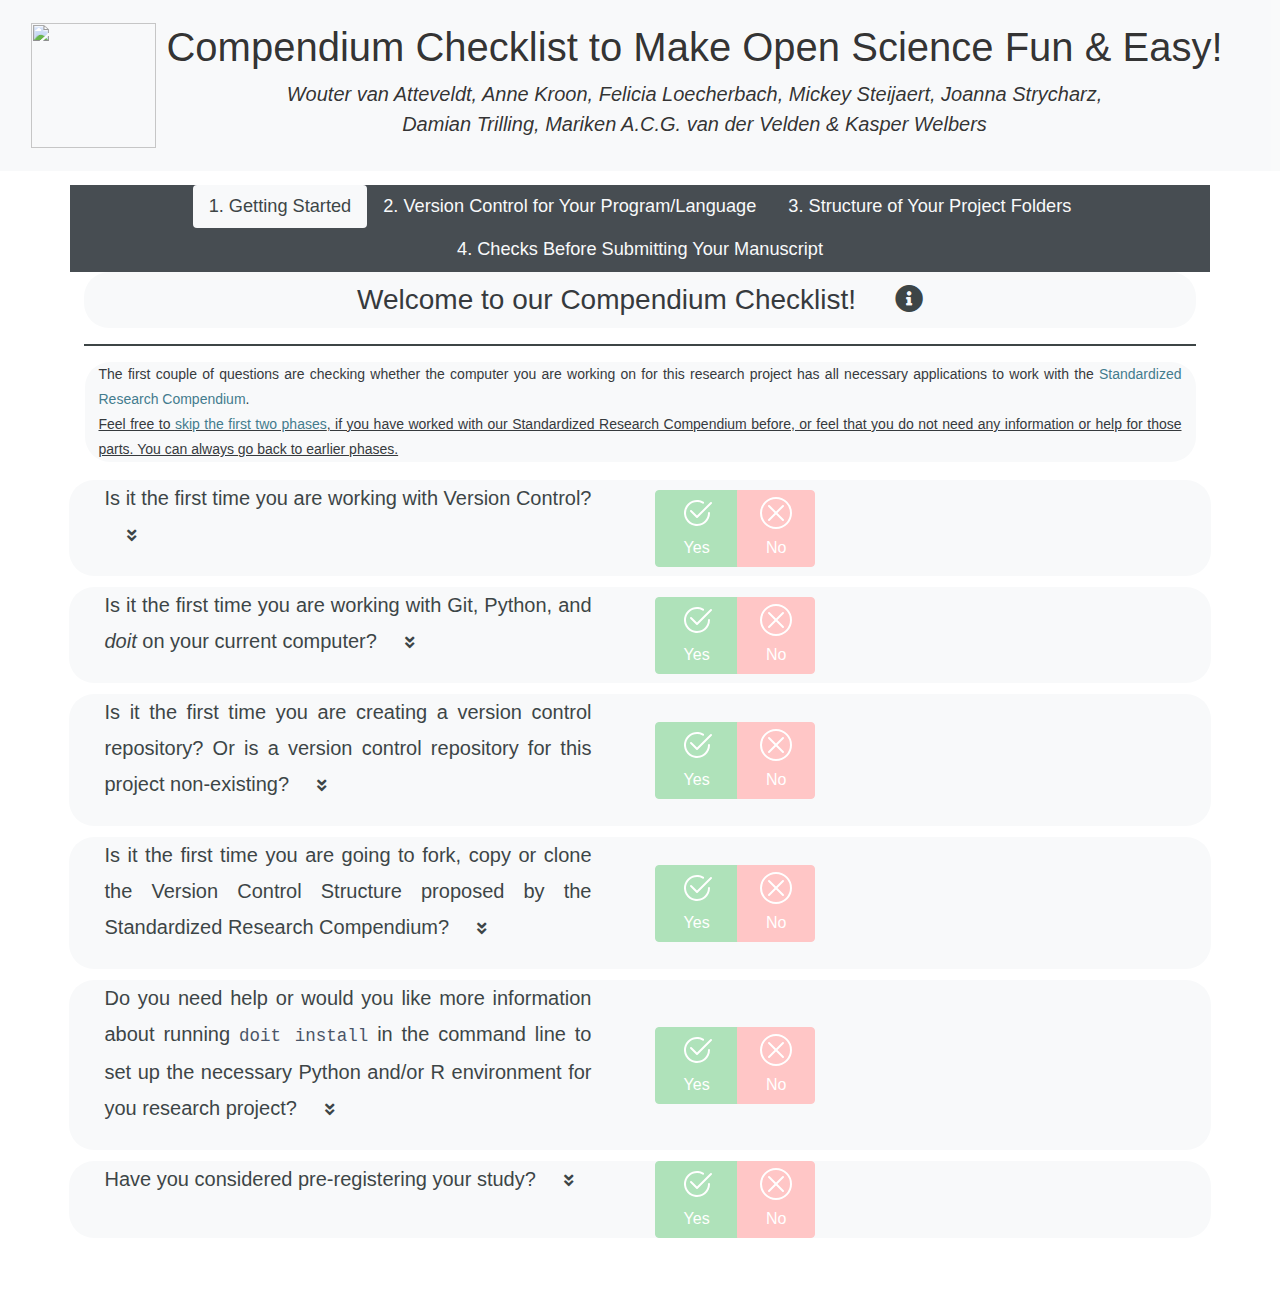
==== commit 418ad8de: "added line break" ====
--- a/mock.html
+++ b/mock.html
@@ -18,8 +18,9 @@
 <body>
 <nav class="navbar navbar-expand-lg navbar-light bg-light">
     <a class="navbar-brand" href="https://github.com/vanatteveldt/compendium-checklist" target="_blank">
+      <img src='static/dodo-sticker-1.png' width='125px' height='125px' align="left">
       <h1>Compendium Checklist to Make Open Science Fun &amp Easy!</h1>
-      <i>Wouter van Atteveldt, Anne Kroon, Felicia Loecherbach, Mickey Steijaert, Joanna Strychach,
+      <i>Wouter van Atteveldt, Anne Kroon, Felicia Loecherbach, Mickey Steijaert, Joanna Strycharz,<br>
         Damian Trilling, Mariken A.C.G. van der Velden &amp Kasper Welbers </i> </a>
     <button class="navbar-toggler" type="button" data-toggle="collapse" data-target="#navbarSupportedContent" aria-controls="navbarSupportedContent" aria-expanded="true" aria-label="Toggle navigation">
         <span class="navbar-toggler-icon"></span>
@@ -66,14 +67,14 @@
         <div class="tab-pane fade show active" id="phase1"
              role="tabpanel" aria-labelledby="phase1-tab" style="margin-left: 1em; margin-right: -1em;padding-right: 2em">
         
-        <h3>Welcome to our Compendium Checklist! &nbsp; &nbsp;          
-          <a href="info.html"><i class="fas fa-info-circle" style="color:#293133;" target="_blank"></i></a> </h3>           
-        <hr /> 
-
-        <p> 
+        <h3>Welcome to our Compendium Checklist! &nbsp; &nbsp;
+          <a href="info.html"><i class="fas fa-info-circle" style="color:#293133;" target="_blank"></i></a> </h3>
+        <hr />
+
+        <p>
                The first couple of questions are checking whether the computer you are working on for this research project has all necessary
                applications to work with the <a href = "https://github.com/ccs-amsterdam/compendium" target="_blank"> Standardized Research Compendium</a>.
-             </br></br>
+        <br>
                <ins>Feel free to <a href="#" onclick="skiptotab(3)">skip the first two phases</a>, if you have worked with our Standardized Research Compendium before,
                  or feel that you do not need any information or help for those parts. You can always go back to earlier phases.</ins>
         
@@ -83,7 +84,7 @@
               <div class="check-btn">
                 <input id="myid_Q1_1" type="checkbox" >
                 <label for="myid_Q1_1" class="clicker">
-                  <p class="lead"> 
+                  <p class="lead">
                     <b>Is it the first time you are working with Version Control? &nbsp; &nbsp;</b>
                     <i id = "arrow" class="fas fa-angle-double-down fa-xs" style="color:#293133;"></i>
                   </p>
@@ -143,7 +144,7 @@
               <div class="check-btn">
                 <input id="myid_Q1_2" type="checkbox" >
                 <label for="myid_Q1_2" class="clicker">
-                  <p class="lead"> 
+                  <p class="lead">
                     <b>Is it the first time you are working with Git, Python, and <em>doit</em> on your current computer? &nbsp; &nbsp;</b>
                     <i id = "arrow" class="fas fa-angle-double-down fa-xs" style="color:#293133;"></i>
                   </p>
@@ -203,7 +204,7 @@
               <div class="check-btn">
                 <input id="myid_Q1_3" type="checkbox" >
                 <label for="myid_Q1_3" class="clicker">
-                  <p class="lead"> 
+                  <p class="lead">
                     <b>Is this the first time you are working with Git on this computer? &nbsp; &nbsp;</b>
                     <i id = "arrow" class="fas fa-angle-double-down fa-xs" style="color:#293133;"></i>
                   </p>
@@ -271,7 +272,7 @@
               <div class="check-btn">
                 <input id="myid_Q1_4" type="checkbox" >
                 <label for="myid_Q1_4" class="clicker">
-                  <p class="lead"> 
+                  <p class="lead">
                     <b>Is this the first time you are working with Python version x on your current computer? &nbsp; &nbsp;</b>
                     <i id = "arrow" class="fas fa-angle-double-down fa-xs" style="color:#293133;"></i>
                   </p>
@@ -339,7 +340,7 @@
               <div class="check-btn">
                 <input id="myid_Q1_5" type="checkbox" >
                 <label for="myid_Q1_5" class="clicker">
-                  <p class="lead"> 
+                  <p class="lead">
                     <b>Is it the first time you will be working with the Python package <a href="https://pydoit.org/contents.html" target="_blank"> <em>doit</em></a> on the current computer? &nbsp; &nbsp;</b>
                     <i id = "arrow" class="fas fa-angle-double-down fa-xs" style="color:#293133;"></i>
                   </p>
@@ -408,7 +409,7 @@
               <div class="check-btn">
                 <input id="myid_Q1_6" type="checkbox" >
                 <label for="myid_Q1_6" class="clicker">
-                  <p class="lead"> 
+                  <p class="lead">
                     <b>Is it the first time you are creating a version control repository? Or is a version control repository for this project non-existing? &nbsp; &nbsp;</b>
                     <i id = "arrow" class="fas fa-angle-double-down fa-xs" style="color:#293133;"></i>
                   </p>
@@ -475,7 +476,7 @@
               <div class="check-btn">
                 <input id="myid_Q1_7" type="checkbox" >
                 <label for="myid_Q1_7" class="clicker">
-                  <p class="lead"> 
+                  <p class="lead">
                     <b>Is it the first time you are going to fork, copy or clone the Version Control Structure proposed by the Standardized Research Compendium? &nbsp; &nbsp;</b>
                     <i id = "arrow" class="fas fa-angle-double-down fa-xs" style="color:#293133;"></i>
                   </p>
@@ -542,7 +543,7 @@
               <div class="check-btn">
                 <input id="myid_Q1_8" type="checkbox" >
                 <label for="myid_Q1_8" class="clicker">
-                  <p class="lead"> 
+                  <p class="lead">
                     <b>Do you need help or would you like more information about running <code>doit install</code> in the command line to set up the necessary Python and/or R environment for you research project? &nbsp; &nbsp;</b>
                     <i id = "arrow" class="fas fa-angle-double-down fa-xs" style="color:#293133;"></i>
                   </p>
@@ -609,7 +610,7 @@
               <div class="check-btn">
                 <input id="myid_Q1_9" type="checkbox" >
                 <label for="myid_Q1_9" class="clicker">
-                  <p class="lead"> 
+                  <p class="lead">
                     <b>Have you considered pre-registering your study? &nbsp; &nbsp;</b>
                     <i id = "arrow" class="fas fa-angle-double-down fa-xs" style="color:#293133;"></i>
                   </p>
@@ -684,7 +685,7 @@
               <div class="check-btn">
                 <input id="myid_Q2_0" type="checkbox" >
                 <label for="myid_Q2_0" class="clicker">
-                  <p class="lead"> 
+                  <p class="lead">
                     <b>Does your project use Python? &nbsp; &nbsp;</b>
                     <i id = "arrow" class="fas fa-angle-double-down fa-xs" style="color:#293133;"></i>
                   </p>
@@ -744,7 +745,7 @@
               <div class="check-btn">
                 <input id="myid_Q2_1" type="checkbox" >
                 <label for="myid_Q2_1" class="clicker">
-                  <p class="lead"> 
+                  <p class="lead">
                     <b>Do you need help with <a href="https://packaging.python.org/guides/installing-using-pip-and-virtual-environments/" target="_blank">activating the environment</a> for version control of the package? &nbsp; &nbsp;</b>
                     <i id = "arrow" class="fas fa-angle-double-down fa-xs" style="color:#293133;"></i>
                   </p>
@@ -804,7 +805,7 @@
               <div class="check-btn">
                 <input id="myid_Q2_2" type="checkbox" >
                 <label for="myid_Q2_2" class="clicker">
-                  <p class="lead"> 
+                  <p class="lead">
                     <b>Does your project use R? &nbsp; &nbsp;</b>
                     <i id = "arrow" class="fas fa-angle-double-down fa-xs" style="color:#293133;"></i>
                   </p>
@@ -864,7 +865,7 @@
               <div class="check-btn">
                 <input id="myid_Q2_3" type="checkbox" >
                 <label for="myid_Q2_3" class="clicker">
-                  <p class="lead"> 
+                  <p class="lead">
                     <b>Is it the first you will be working with the <em>packrat</em> package? &nbsp; &nbsp;</b>
                     <i id = "arrow" class="fas fa-angle-double-down fa-xs" style="color:#293133;"></i>
                   </p>
@@ -929,7 +930,7 @@
               <div class="check-btn">
                 <input id="myid_Q2_4" type="checkbox" >
                 <label for="myid_Q2_4" class="clicker">
-                  <p class="lead"> 
+                  <p class="lead">
                     <b>Does your project use another – not open source – analysis language? &nbsp; &nbsp;</b>
                     <i id = "arrow" class="fas fa-angle-double-down fa-xs" style="color:#293133;"></i>
                   </p>
@@ -989,7 +990,7 @@
               <div class="check-btn">
                 <input id="myid_Q2_5" type="checkbox" >
                 <label for="myid_Q2_5" class="clicker">
-                  <p class="lead"> 
+                  <p class="lead">
                     <b>Do you install any extensions when cleaning, processing and/or analyzing the data in your research project? &nbsp; &nbsp;</b>
                     <i id = "arrow" class="fas fa-angle-double-down fa-xs" style="color:#293133;"></i>
                   </p>
@@ -1058,7 +1059,7 @@
               <div class="check-btn">
                 <input id="myid_Q3_1" type="checkbox" >
                 <label for="myid_Q3_1" class="clicker">
-                  <p class="lead"> 
+                  <p class="lead">
                     <b>Are multiple researchers involved in this project? &nbsp; &nbsp;</b>
                     <i id = "arrow" class="fas fa-angle-double-down fa-xs" style="color:#293133;"></i>
                   </p>
@@ -1118,7 +1119,7 @@
               <div class="check-btn">
                 <input id="myid_Q3_2" type="checkbox" >
                 <label for="myid_Q3_2" class="clicker">
-                  <p class="lead"> 
+                  <p class="lead">
                     <b>Do you work with proprietary data? &nbsp; &nbsp;</b>
                     <i id = "arrow" class="fas fa-angle-double-down fa-xs" style="color:#293133;"></i>
                   </p>
@@ -1178,7 +1179,7 @@
               <div class="check-btn">
                 <input id="myid_Q3_3" type="checkbox" >
                 <label for="myid_Q3_3" class="clicker">
-                  <p class="lead"> 
+                  <p class="lead">
                     <b>Do you want to encrypt your data? &nbsp; &nbsp;</b>
                     <i id = "arrow" class="fas fa-angle-double-down fa-xs" style="color:#293133;"></i>
                   </p>
@@ -1247,7 +1248,7 @@
               <div class="check-btn">
                 <input id="myid_Q3_4" type="checkbox" >
                 <label for="myid_Q3_4" class="clicker">
-                  <p class="lead"> 
+                  <p class="lead">
                     <b>Does your project involve data processing or cleaning? &nbsp; &nbsp;</b>
                     <i id = "arrow" class="fas fa-angle-double-down fa-xs" style="color:#293133;"></i>
                   </p>
@@ -1307,7 +1308,7 @@
               <div class="check-btn">
                 <input id="myid_Q3_5" type="checkbox" >
                 <label for="myid_Q3_5" class="clicker">
-                  <p class="lead"> 
+                  <p class="lead">
                     <b>Have you written functions yourself on which the data-processing or analysis depend? &nbsp; &nbsp;</b>
                     <i id = "arrow" class="fas fa-angle-double-down fa-xs" style="color:#293133;"></i>
                   </p>
@@ -1367,7 +1368,7 @@
               <div class="check-btn">
                 <input id="myid_Q3_6" type="checkbox" >
                 <label for="myid_Q3_6" class="clicker">
-                  <p class="lead"> 
+                  <p class="lead">
                     <b>Have you saved the functions in a script in the folder src/lib? &nbsp; &nbsp;</b>
                     <i id = "arrow" class="fas fa-angle-double-down fa-xs" style="color:#293133;"></i>
                   </p>
@@ -1427,7 +1428,7 @@
               <div class="check-btn">
                 <input id="myid_Q3_7" type="checkbox" >
                 <label for="myid_Q3_7" class="clicker">
-                  <p class="lead"> 
+                  <p class="lead">
                     <b>Have you saved the data cleaning / processing sripts that generate any intermediate or temporary data files needed by the analyses in src/data-processing? &nbsp; &nbsp;</b>
                     <i id = "arrow" class="fas fa-angle-double-down fa-xs" style="color:#293133;"></i>
                   </p>
@@ -1487,7 +1488,7 @@
               <div class="check-btn">
                 <input id="myid_Q3_8" type="checkbox" >
                 <label for="myid_Q3_8" class="clicker">
-                  <p class="lead"> 
+                  <p class="lead">
                     <b>Have you saved the files that contain the actual analysis? &nbsp; &nbsp;</b>
                     <i id = "arrow" class="fas fa-angle-double-down fa-xs" style="color:#293133;"></i>
                   </p>
@@ -1547,7 +1548,7 @@
               <div class="check-btn">
                 <input id="myid_Q3_9" type="checkbox" >
                 <label for="myid_Q3_9" class="clicker">
-                  <p class="lead"> 
+                  <p class="lead">
                     <b>Have you saved the finished data sets that are of general interest in results/datasets? &nbsp; &nbsp;</b>
                     <i id = "arrow" class="fas fa-angle-double-down fa-xs" style="color:#293133;"></i>
                   </p>
@@ -1607,7 +1608,7 @@
               <div class="check-btn">
                 <input id="myid_Q3_10" type="checkbox" >
                 <label for="myid_Q3_10" class="clicker">
-                  <p class="lead"> 
+                  <p class="lead">
                     <b>Have you saved the written descriptions of results, i.e. a final paper in results/report? &nbsp; &nbsp;</b>
                     <i id = "arrow" class="fas fa-angle-double-down fa-xs" style="color:#293133;"></i>
                   </p>
@@ -1667,7 +1668,7 @@
               <div class="check-btn">
                 <input id="myid_Q3_11" type="checkbox" >
                 <label for="myid_Q3_11" class="clicker">
-                  <p class="lead"> 
+                  <p class="lead">
                     <b>Are your analyses in the paper visualized? &nbsp; &nbsp;</b>
                     <i id = "arrow" class="fas fa-angle-double-down fa-xs" style="color:#293133;"></i>
                   </p>
@@ -1727,7 +1728,7 @@
               <div class="check-btn">
                 <input id="myid_Q3_12" type="checkbox" >
                 <label for="myid_Q3_12" class="clicker">
-                  <p class="lead"> 
+                  <p class="lead">
                     <b>Have you saved the figures in results/figures? &nbsp; &nbsp;</b>
                     <i id = "arrow" class="fas fa-angle-double-down fa-xs" style="color:#293133;"></i>
                   </p>
@@ -1796,7 +1797,7 @@
               <div class="check-btn">
                 <input id="myid_Q4_2" type="checkbox" >
                 <label for="myid_Q4_2" class="clicker">
-                  <p class="lead"> 
+                  <p class="lead">
                     <b>Does the code in your compendium produce all statistics, tables, figures, etc. in your manuscript? &nbsp; &nbsp;</b>
                     <i id = "arrow" class="fas fa-angle-double-down fa-xs" style="color:#293133;"></i>
                   </p>
@@ -1856,7 +1857,7 @@
               <div class="check-btn">
                 <input id="myid_Q4_3" type="checkbox" >
                 <label for="myid_Q4_3" class="clicker">
-                  <p class="lead"> 
+                  <p class="lead">
                     <b>Does the manuscript refer to the Standardized Research Compendium article? &nbsp; &nbsp;</b>
                     <i id = "arrow" class="fas fa-angle-double-down fa-xs" style="color:#293133;"></i>
                   </p>
@@ -1916,7 +1917,7 @@
               <div class="check-btn">
                 <input id="myid_Q4_4" type="checkbox" >
                 <label for="myid_Q4_4" class="clicker">
-                  <p class="lead"> 
+                  <p class="lead">
                     <b>Did you have another person or another computer try to run the compendium, and checked the results? &nbsp; &nbsp;</b>
                     <i id = "arrow" class="fas fa-angle-double-down fa-xs" style="color:#293133;"></i>
                   </p>
@@ -1976,7 +1977,7 @@
               <div class="check-btn">
                 <input id="myid_Q4_5" type="checkbox" >
                 <label for="myid_Q4_5" class="clicker">
-                  <p class="lead"> 
+                  <p class="lead">
                     <b>Did you anonymize your repository before submitting? &nbsp; &nbsp;</b>
                     <i id = "arrow" class="fas fa-angle-double-down fa-xs" style="color:#293133;"></i>
                   </p>
